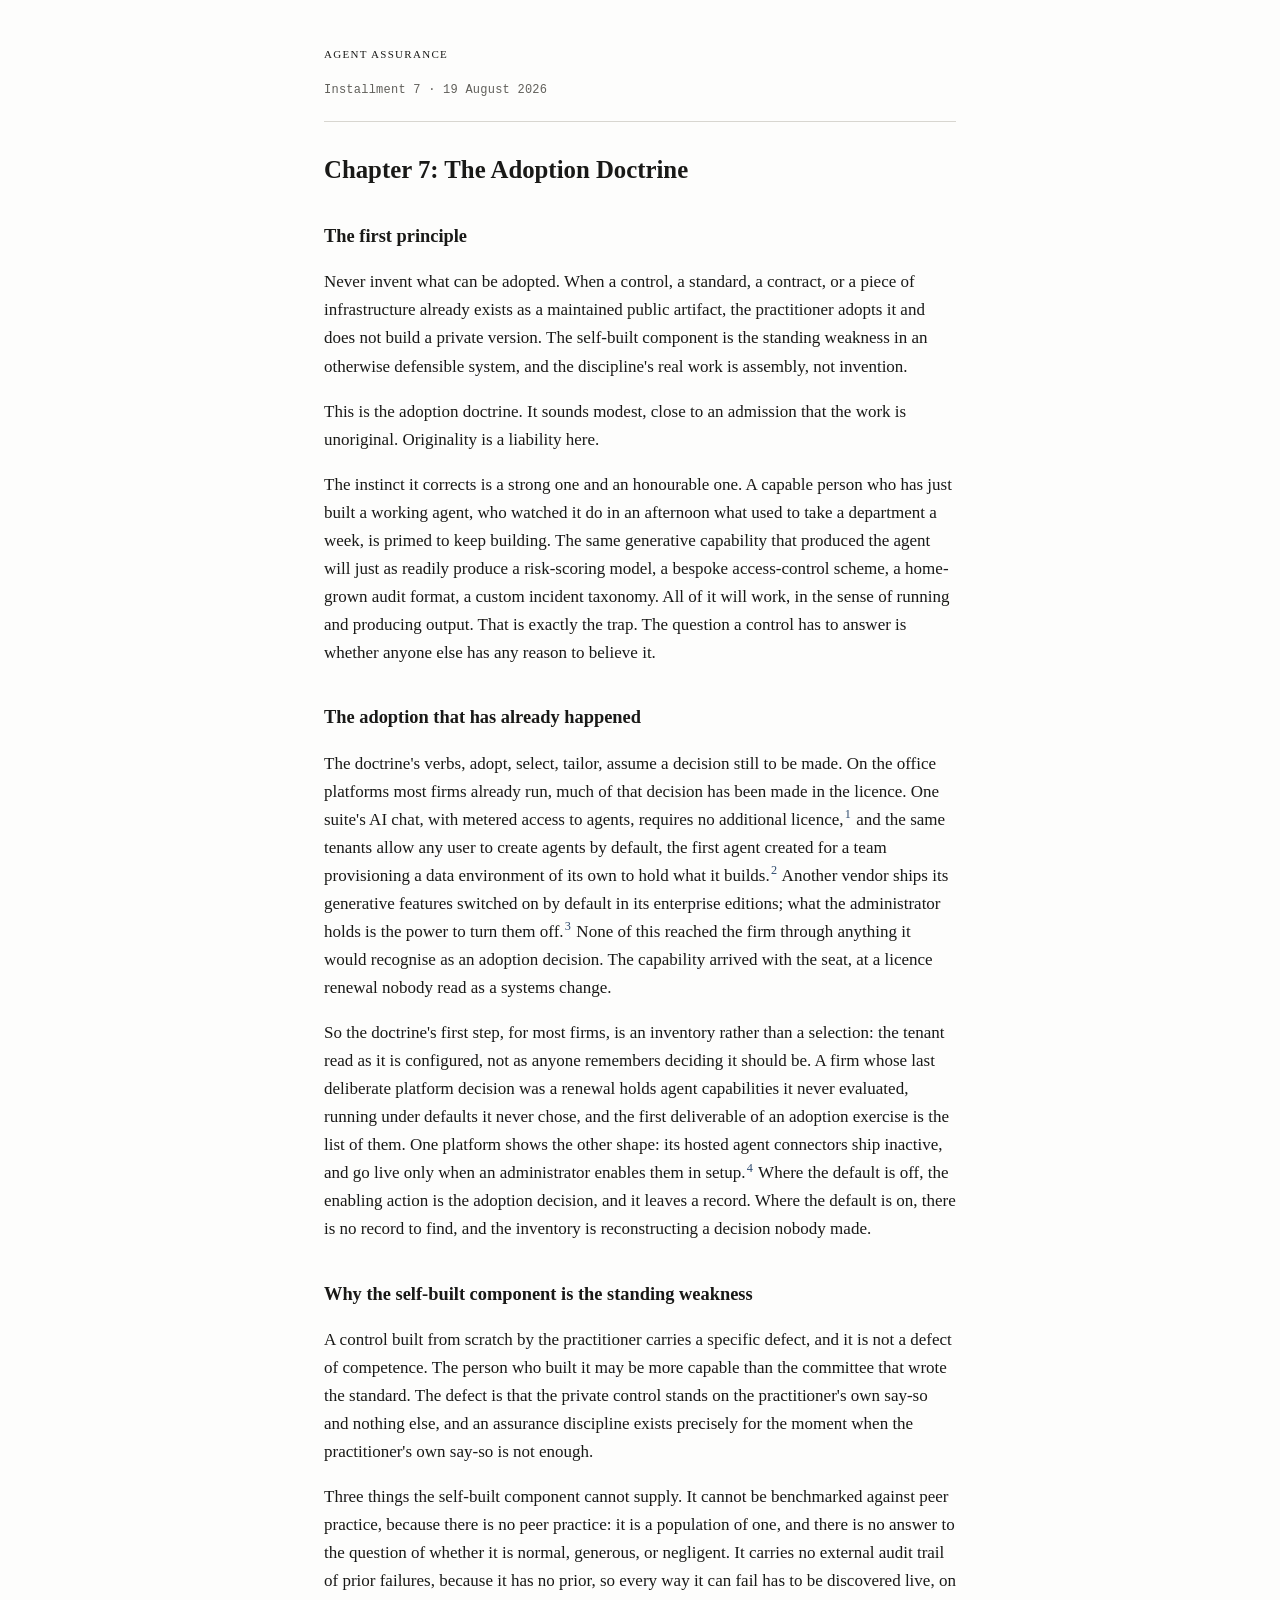
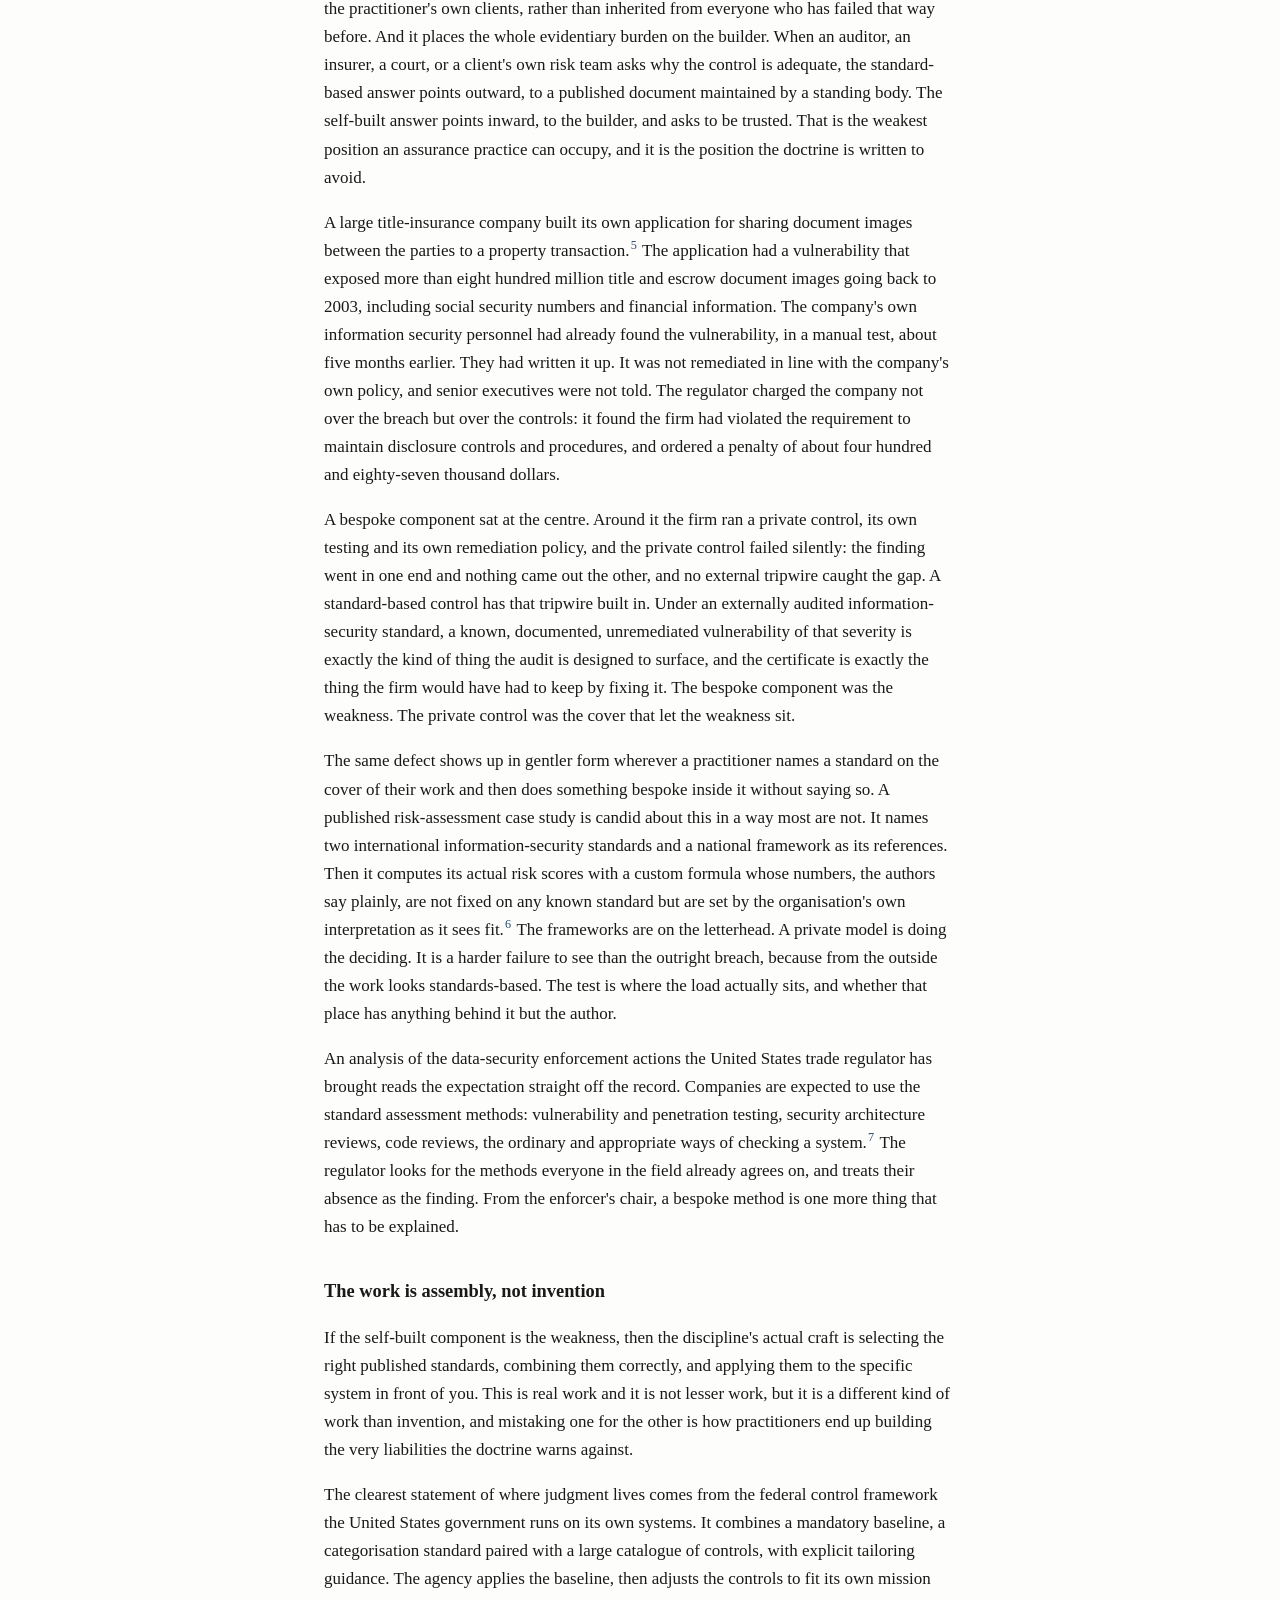
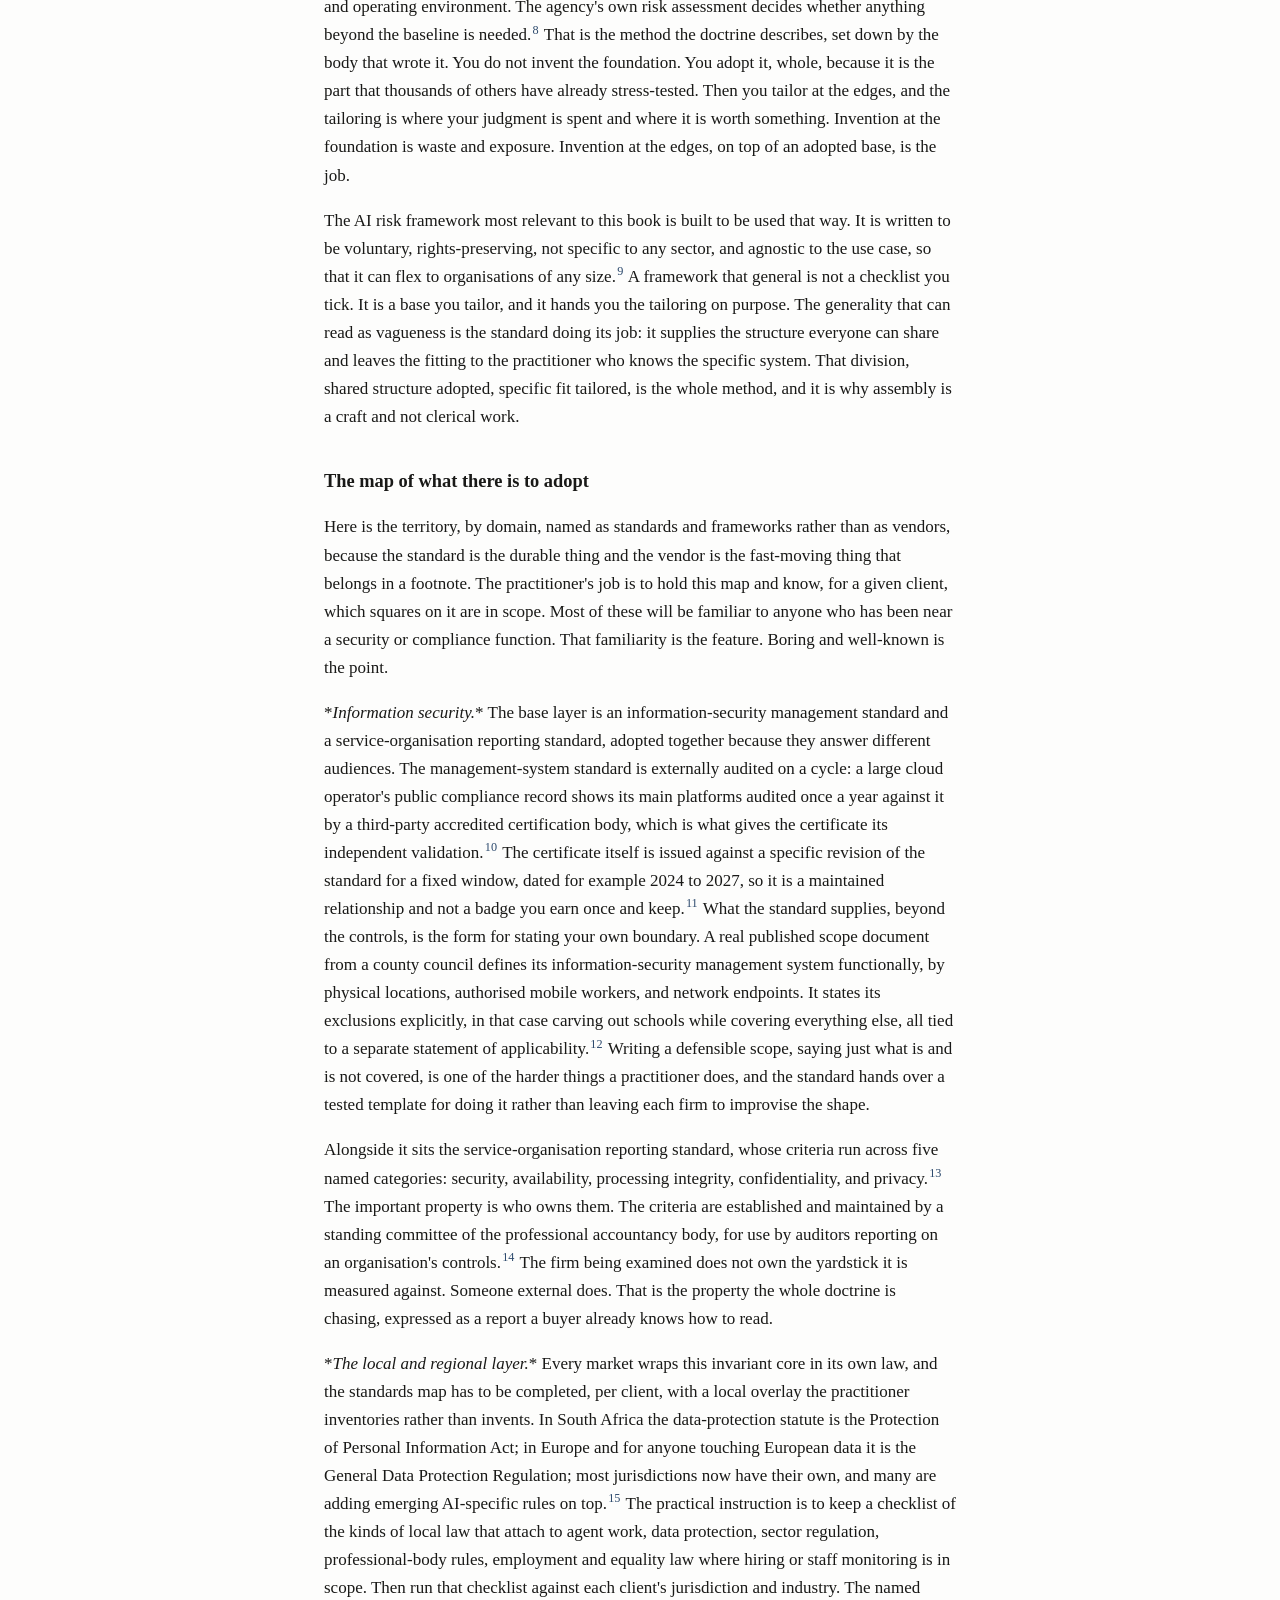
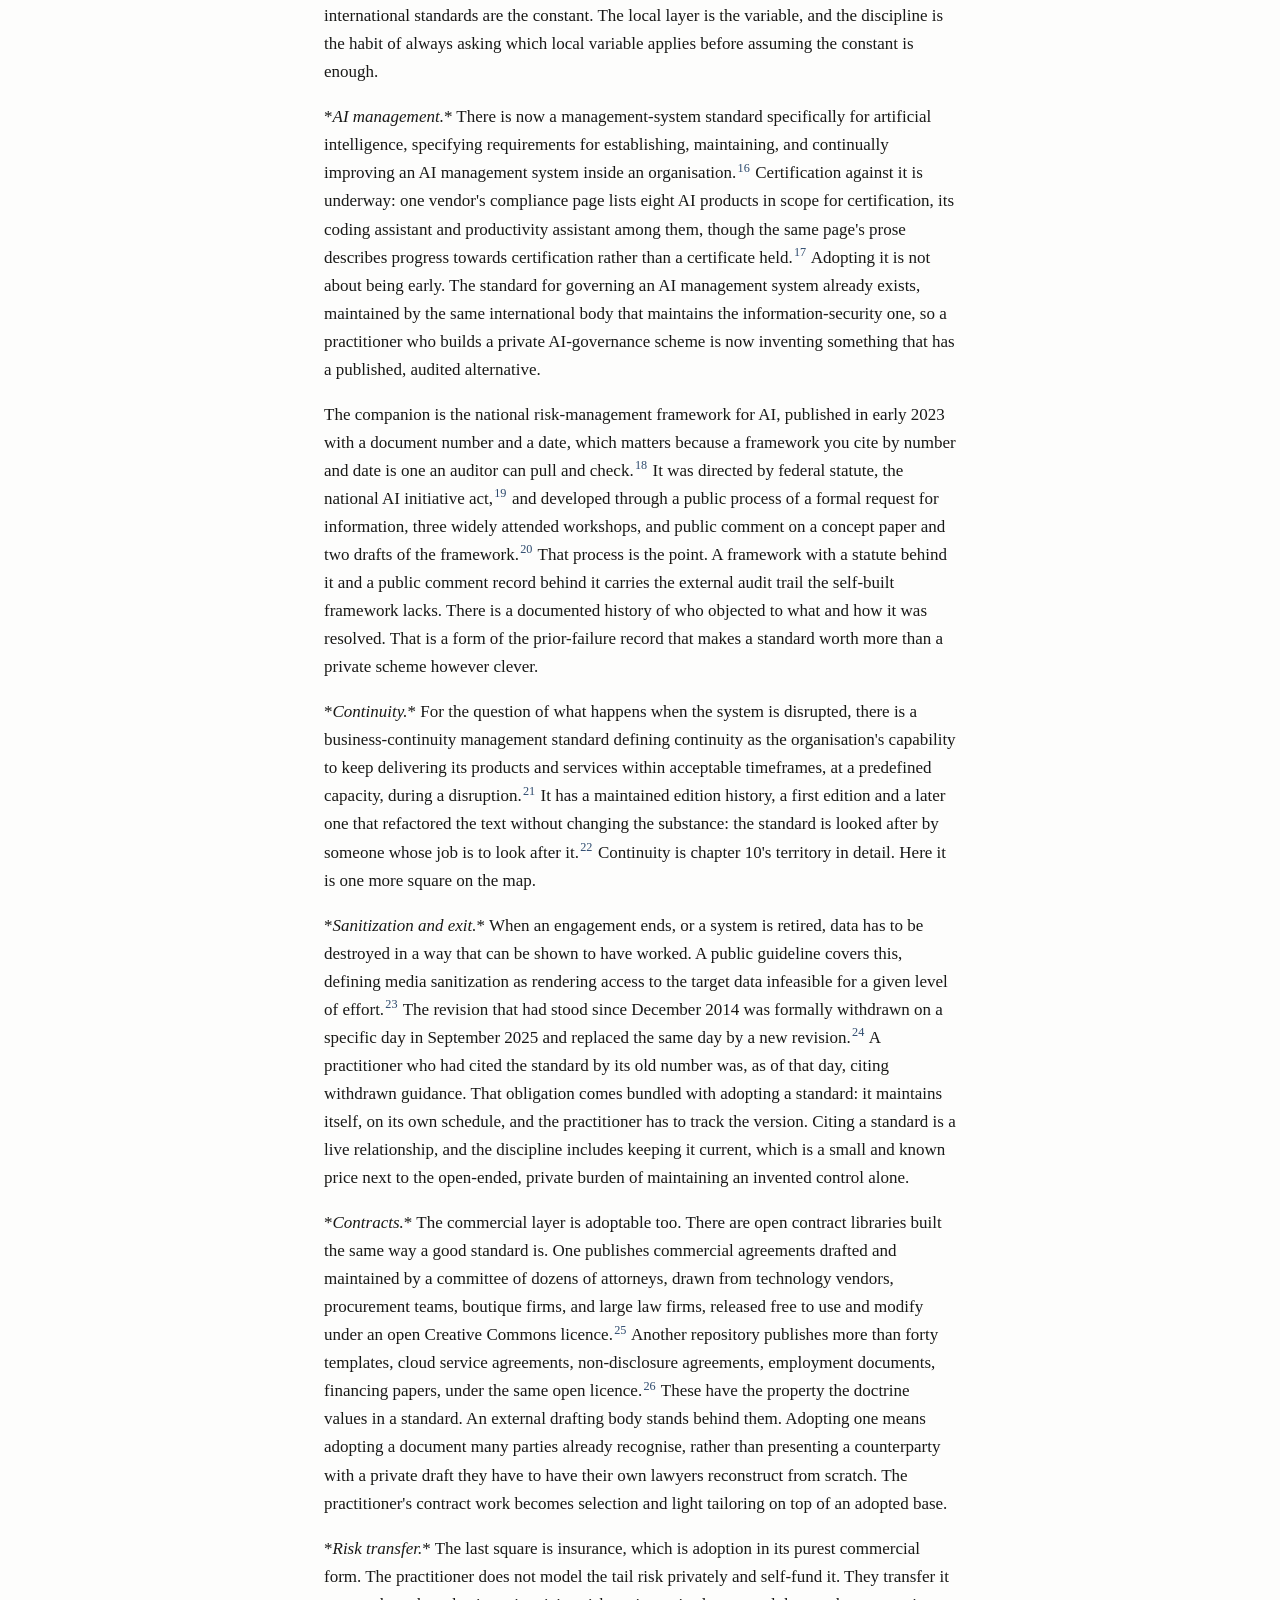
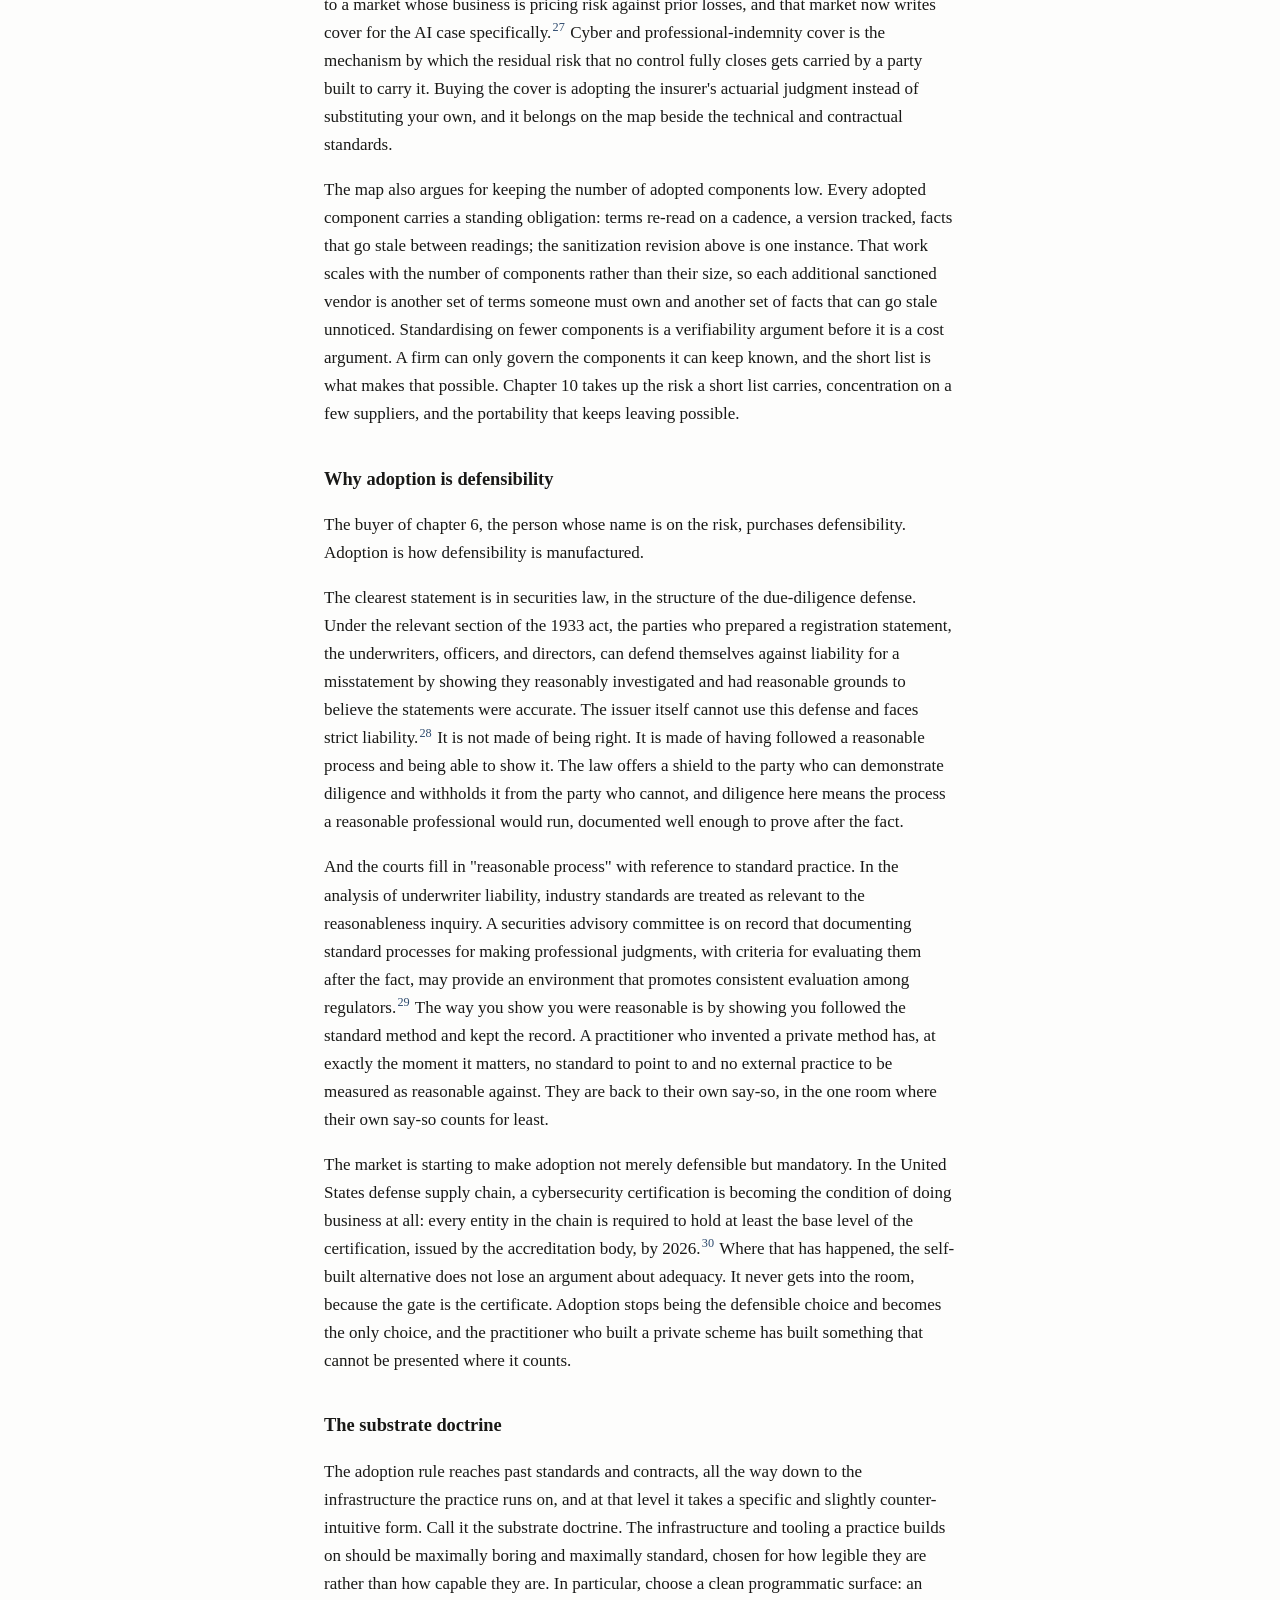
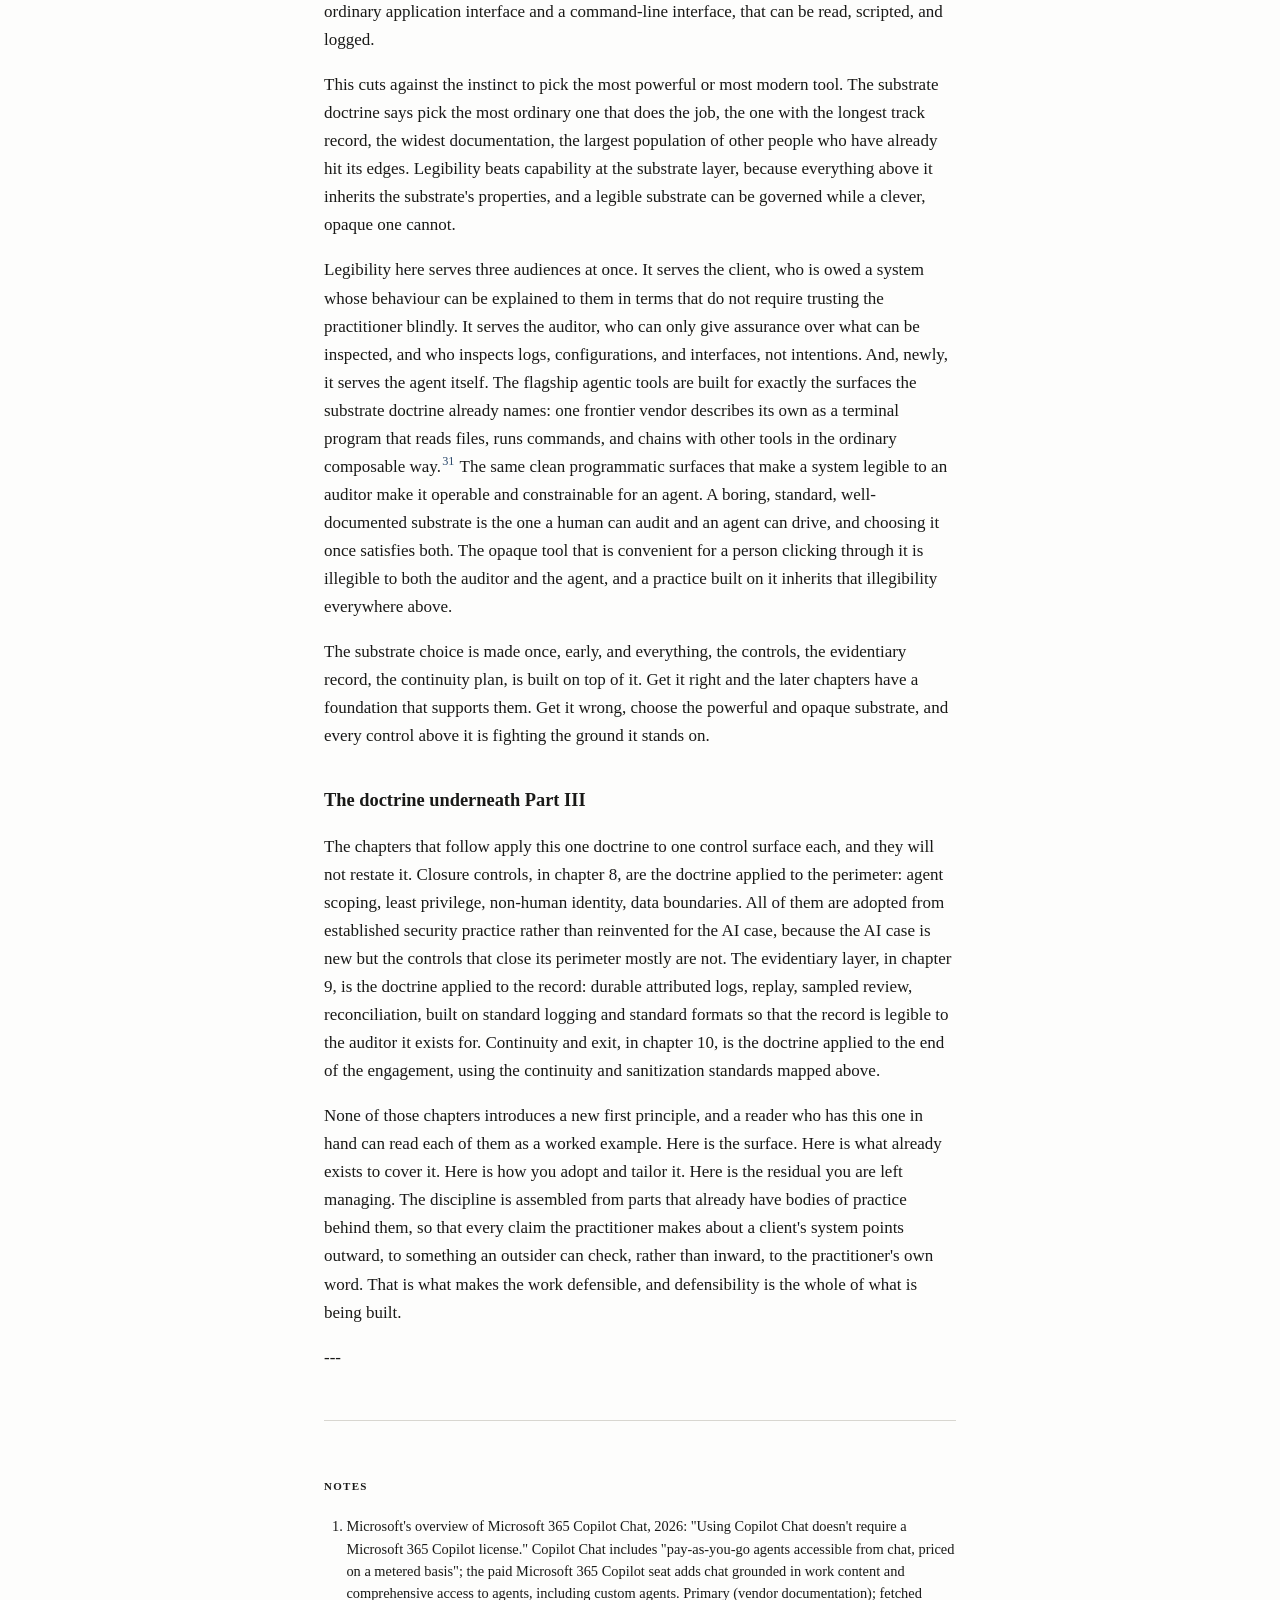
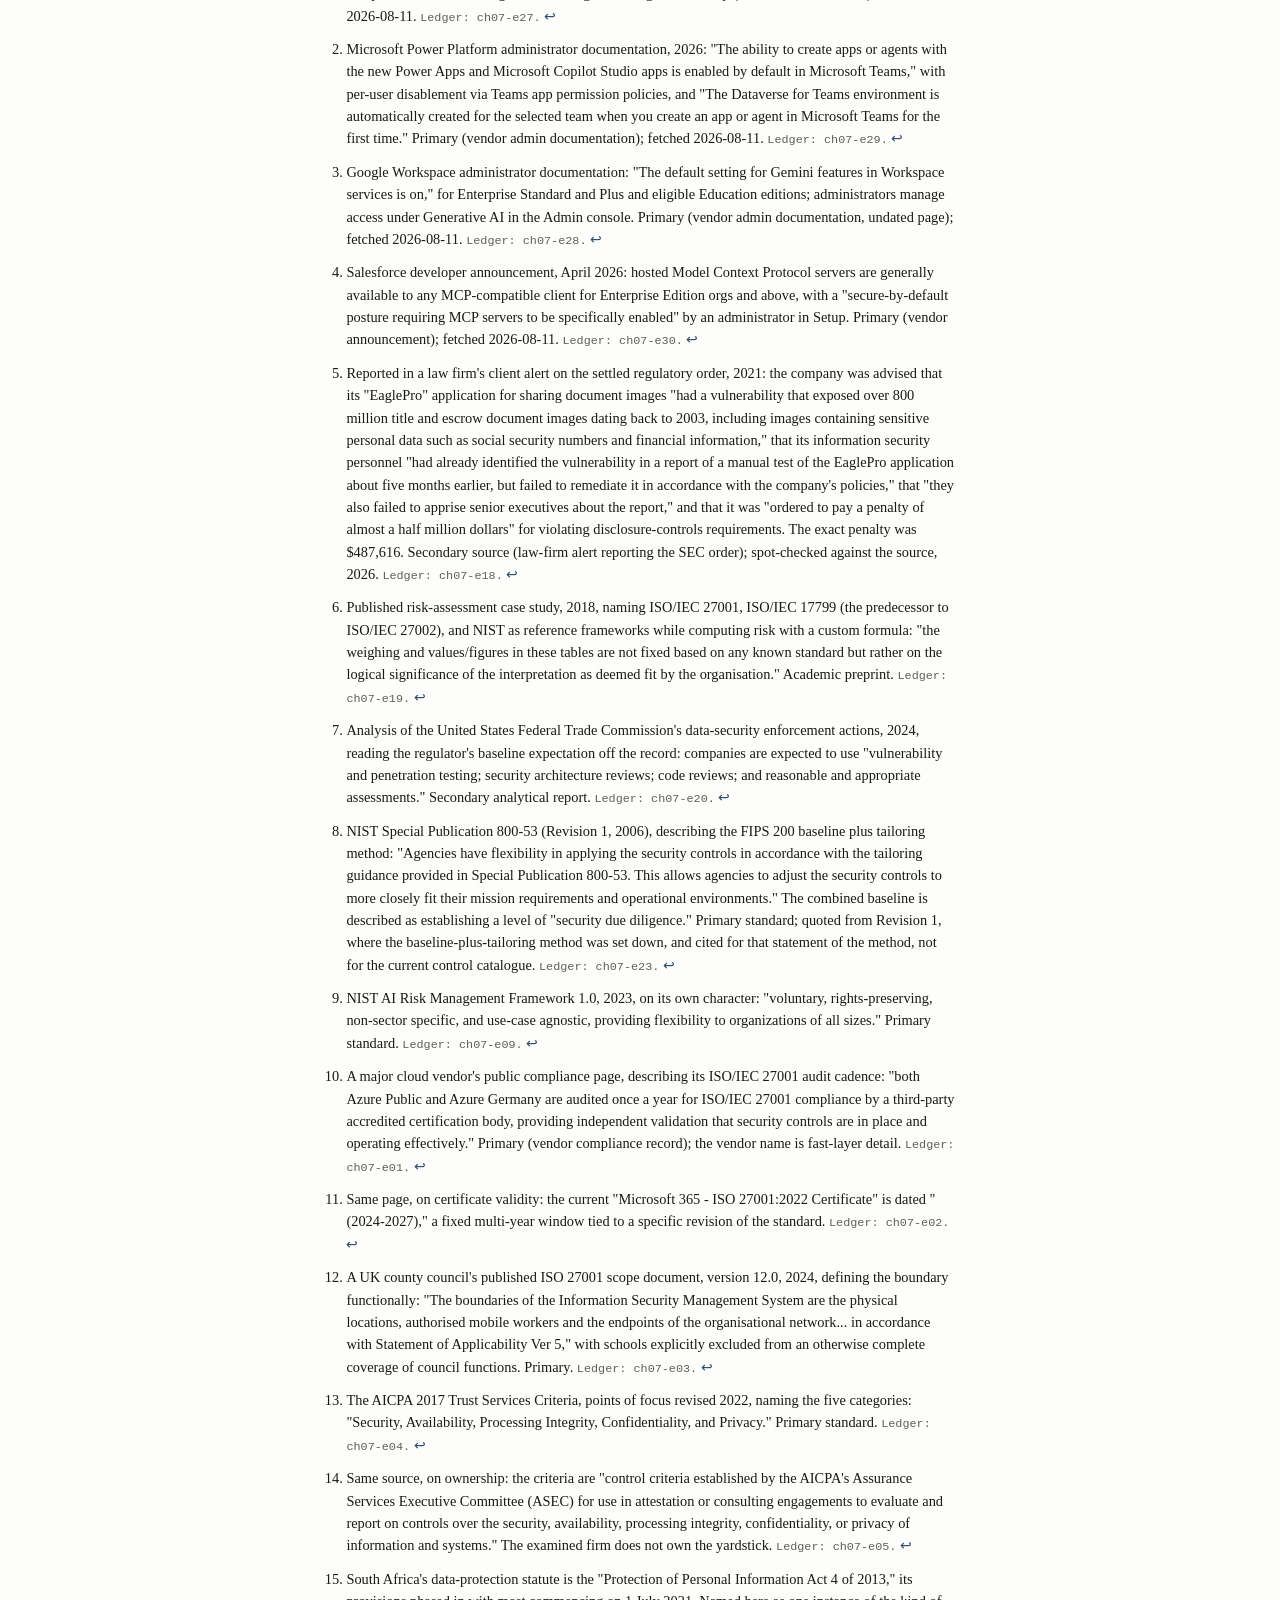
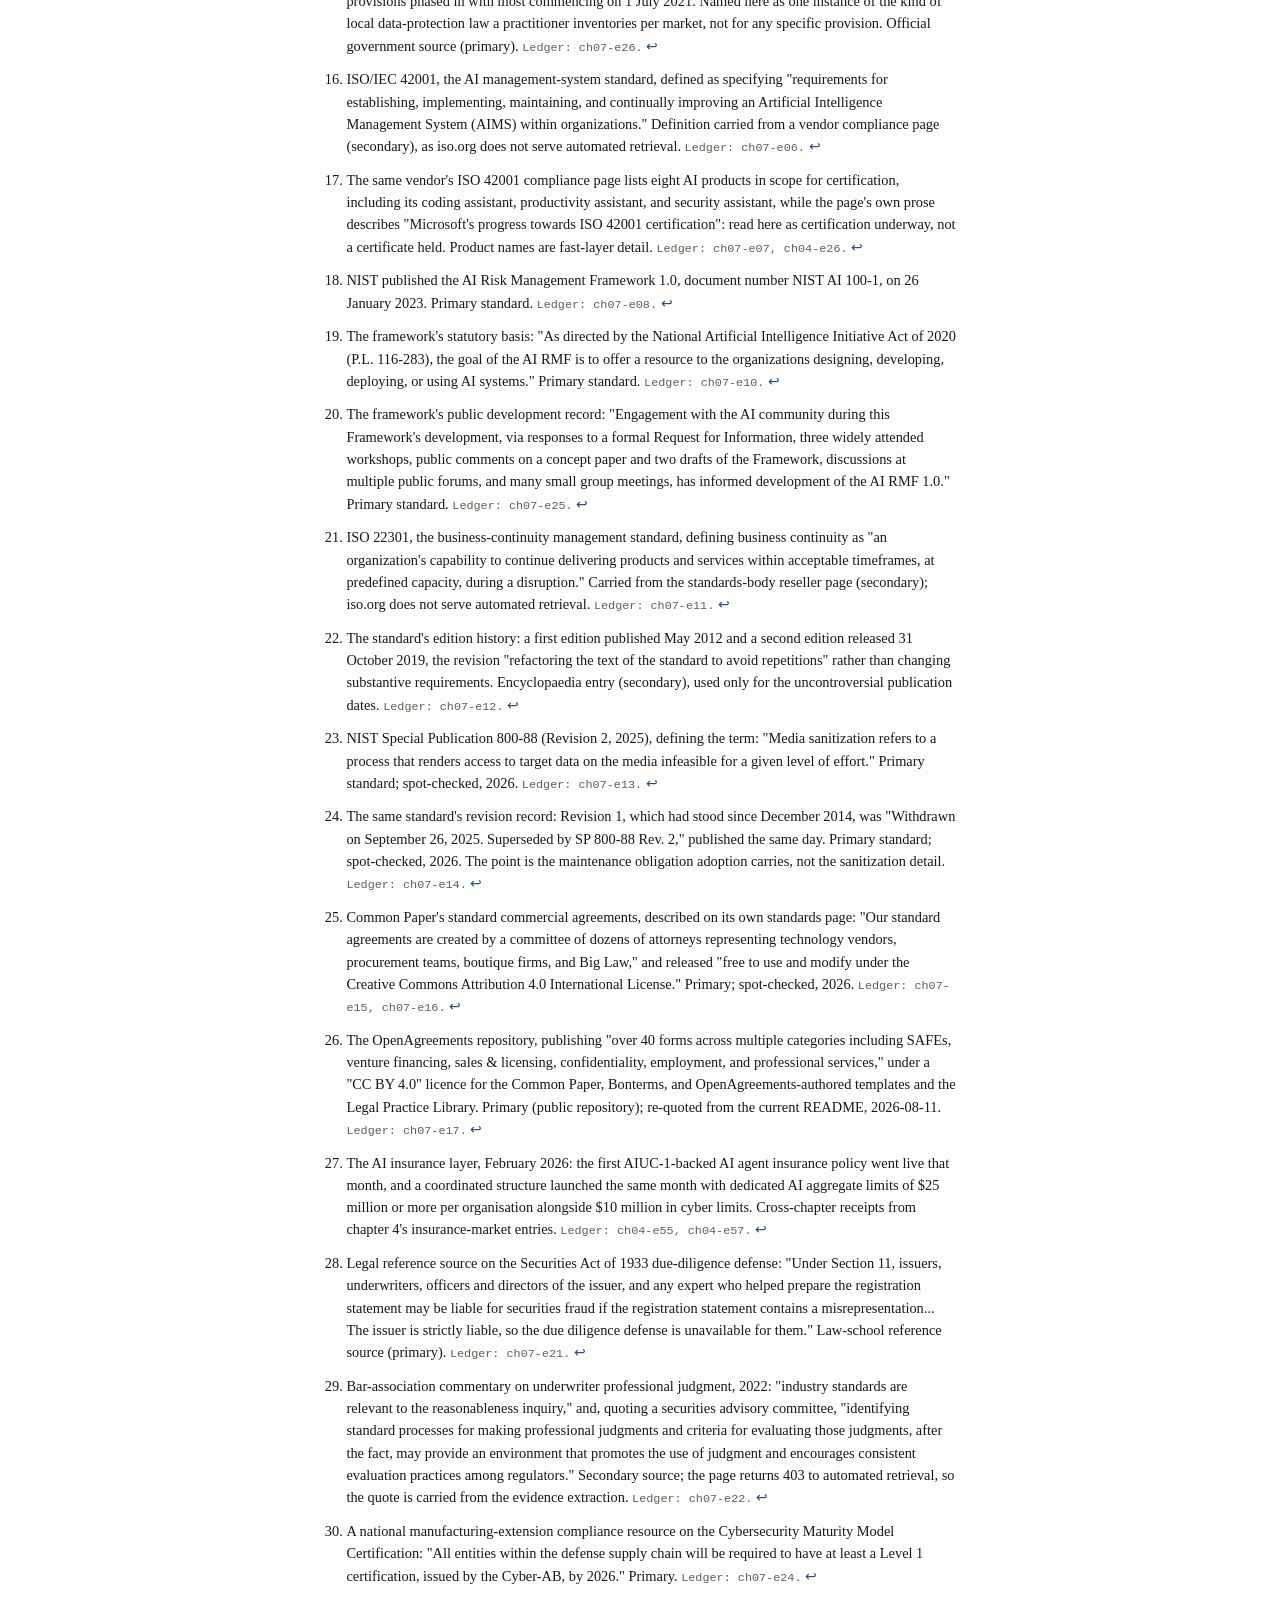
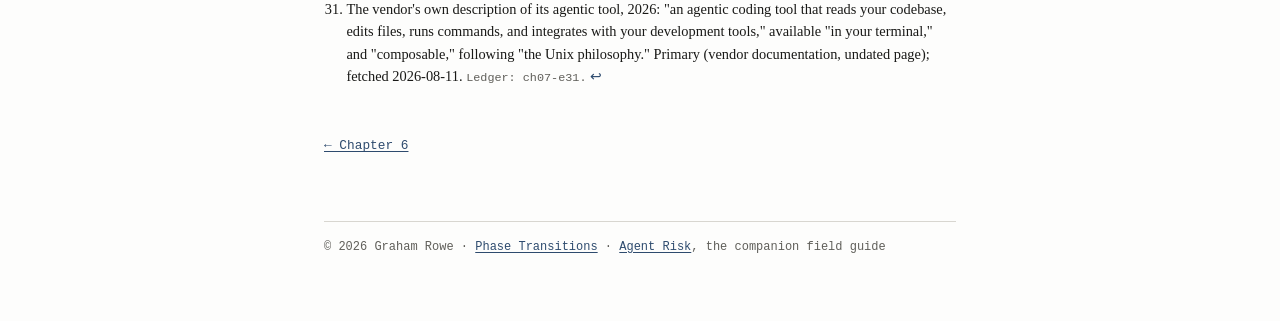
==== adoption-doctrine/index.html @ 7e639207 "Deploy: publish ch07 The Adoption Doctrine (producer go 2026-08-11, ahead of 19 Aug slot)" ====
<!DOCTYPE html>
<html lang="en">
<head>
<meta charset="utf-8">
<meta name="viewport" content="width=device-width, initial-scale=1">
<title>Chapter 7: The Adoption Doctrine · Agent Assurance</title>
<meta name="description" content="Never invent what can be adopted. When a control, a standard, a contract, or a piece of infrastructure already exists as a maintained public artifact, the practitioner adopts it and does not build a private version.">
<meta name="author" content="Graham Rowe">
<meta name="color-scheme" content="light">
<meta name="theme-color" content="#fdfdfc">
<link rel="canonical" href="https://agentassurance.phasetransitions.ai/adoption-doctrine/">
<meta property="og:type" content="article">
<meta property="og:site_name" content="Agent Assurance">
<meta property="og:title" content="Chapter 7: The Adoption Doctrine">
<meta property="og:description" content="Never invent what can be adopted. When a control, a standard, a contract, or a piece of infrastructure already exists as a maintained public artifact, the practitioner adopts it and does not build a private version.">
<meta property="og:url" content="https://agentassurance.phasetransitions.ai/adoption-doctrine/">
<meta property="og:image" content="https://agentassurance.phasetransitions.ai/og.png">
<meta property="og:image:type" content="image/png">
<meta property="og:image:width" content="1200">
<meta property="og:image:height" content="630">
<meta property="og:image:alt" content="Agent Assurance: Trust, control, and accountability for AI-operated businesses">
<meta name="twitter:card" content="summary_large_image">
<link rel="icon" href="../favicon.svg" type="image/svg+xml">
<link rel="icon" href="../favicon-32.png" sizes="32x32" type="image/png">
<link rel="apple-touch-icon" href="../apple-touch-icon.png">
<link rel="stylesheet" href="../style.css">
</head>
<body>
<header class="masthead">
<p class="site"><a href="../">Agent Assurance</a></p>
<p class="mark">Installment 7 &#183; 19 August 2026</p>
</header>
<main>
<article>
<h1>Chapter 7: The Adoption Doctrine</h1>
<h2>The first principle</h2>
<p>Never invent what can be adopted. When a control, a standard, a contract, or a piece of infrastructure already exists as a maintained public artifact, the practitioner adopts it and does not build a private version. The self-built component is the standing weakness in an otherwise defensible system, and the discipline's real work is assembly, not invention.</p>
<p>This is the adoption doctrine. It sounds modest, close to an admission that the work is unoriginal. Originality is a liability here.</p>
<p>The instinct it corrects is a strong one and an honourable one. A capable person who has just built a working agent, who watched it do in an afternoon what used to take a department a week, is primed to keep building. The same generative capability that produced the agent will just as readily produce a risk-scoring model, a bespoke access-control scheme, a home-grown audit format, a custom incident taxonomy. All of it will work, in the sense of running and producing output. That is exactly the trap. The question a control has to answer is whether anyone else has any reason to believe it.</p>
<h2>The adoption that has already happened</h2>
<p>The doctrine's verbs, adopt, select, tailor, assume a decision still to be made. On the office platforms most firms already run, much of that decision has been made in the licence. One suite's AI chat, with metered access to agents, requires no additional licence,<sup id="r-copilotchat"><a href="#fn-copilotchat">1</a></sup> and the same tenants allow any user to create agents by default, the first agent created for a team provisioning a data environment of its own to hold what it builds.<sup id="r-teamsagents"><a href="#fn-teamsagents">2</a></sup> Another vendor ships its generative features switched on by default in its enterprise editions; what the administrator holds is the power to turn them off.<sup id="r-geminidefault"><a href="#fn-geminidefault">3</a></sup> None of this reached the firm through anything it would recognise as an adoption decision. The capability arrived with the seat, at a licence renewal nobody read as a systems change.</p>
<p>So the doctrine's first step, for most firms, is an inventory rather than a selection: the tenant read as it is configured, not as anyone remembers deciding it should be. A firm whose last deliberate platform decision was a renewal holds agent capabilities it never evaluated, running under defaults it never chose, and the first deliverable of an adoption exercise is the list of them. One platform shows the other shape: its hosted agent connectors ship inactive, and go live only when an administrator enables them in setup.<sup id="r-mcpclosed"><a href="#fn-mcpclosed">4</a></sup> Where the default is off, the enabling action is the adoption decision, and it leaves a record. Where the default is on, there is no record to find, and the inventory is reconstructing a decision nobody made.</p>
<h2>Why the self-built component is the standing weakness</h2>
<p>A control built from scratch by the practitioner carries a specific defect, and it is not a defect of competence. The person who built it may be more capable than the committee that wrote the standard. The defect is that the private control stands on the practitioner's own say-so and nothing else, and an assurance discipline exists precisely for the moment when the practitioner's own say-so is not enough.</p>
<p>Three things the self-built component cannot supply. It cannot be benchmarked against peer practice, because there is no peer practice: it is a population of one, and there is no answer to the question of whether it is normal, generous, or negligent. It carries no external audit trail of prior failures, because it has no prior, so every way it can fail has to be discovered live, on the practitioner's own clients, rather than inherited from everyone who has failed that way before. And it places the whole evidentiary burden on the builder. When an auditor, an insurer, a court, or a client's own risk team asks why the control is adequate, the standard-based answer points outward, to a published document maintained by a standing body. The self-built answer points inward, to the builder, and asks to be trusted. That is the weakest position an assurance practice can occupy, and it is the position the doctrine is written to avoid.</p>
<p>A large title-insurance company built its own application for sharing document images between the parties to a property transaction.<sup id="r-eaglepro"><a href="#fn-eaglepro">5</a></sup> The application had a vulnerability that exposed more than eight hundred million title and escrow document images going back to 2003, including social security numbers and financial information. The company's own information security personnel had already found the vulnerability, in a manual test, about five months earlier. They had written it up. It was not remediated in line with the company's own policy, and senior executives were not told. The regulator charged the company not over the breach but over the controls: it found the firm had violated the requirement to maintain disclosure controls and procedures, and ordered a penalty of about four hundred and eighty-seven thousand dollars.</p>
<p>A bespoke component sat at the centre. Around it the firm ran a private control, its own testing and its own remediation policy, and the private control failed silently: the finding went in one end and nothing came out the other, and no external tripwire caught the gap. A standard-based control has that tripwire built in. Under an externally audited information-security standard, a known, documented, unremediated vulnerability of that severity is exactly the kind of thing the audit is designed to surface, and the certificate is exactly the thing the firm would have had to keep by fixing it. The bespoke component was the weakness. The private control was the cover that let the weakness sit.</p>
<p>The same defect shows up in gentler form wherever a practitioner names a standard on the cover of their work and then does something bespoke inside it without saying so. A published risk-assessment case study is candid about this in a way most are not. It names two international information-security standards and a national framework as its references. Then it computes its actual risk scores with a custom formula whose numbers, the authors say plainly, are not fixed on any known standard but are set by the organisation's own interpretation as it sees fit.<sup id="r-spartax"><a href="#fn-spartax">6</a></sup> The frameworks are on the letterhead. A private model is doing the deciding. It is a harder failure to see than the outright breach, because from the outside the work looks standards-based. The test is where the load actually sits, and whether that place has anything behind it but the author.</p>
<p>An analysis of the data-security enforcement actions the United States trade regulator has brought reads the expectation straight off the record. Companies are expected to use the standard assessment methods: vulnerability and penetration testing, security architecture reviews, code reviews, the ordinary and appropriate ways of checking a system.<sup id="r-ftcmethods"><a href="#fn-ftcmethods">7</a></sup> The regulator looks for the methods everyone in the field already agrees on, and treats their absence as the finding. From the enforcer's chair, a bespoke method is one more thing that has to be explained.</p>
<h2>The work is assembly, not invention</h2>
<p>If the self-built component is the weakness, then the discipline's actual craft is selecting the right published standards, combining them correctly, and applying them to the specific system in front of you. This is real work and it is not lesser work, but it is a different kind of work than invention, and mistaking one for the other is how practitioners end up building the very liabilities the doctrine warns against.</p>
<p>The clearest statement of where judgment lives comes from the federal control framework the United States government runs on its own systems. It combines a mandatory baseline, a categorisation standard paired with a large catalogue of controls, with explicit tailoring guidance. The agency applies the baseline, then adjusts the controls to fit its own mission and operating environment. The agency's own risk assessment decides whether anything beyond the baseline is needed.<sup id="r-tailor"><a href="#fn-tailor">8</a></sup> That is the method the doctrine describes, set down by the body that wrote it. You do not invent the foundation. You adopt it, whole, because it is the part that thousands of others have already stress-tested. Then you tailor at the edges, and the tailoring is where your judgment is spent and where it is worth something. Invention at the foundation is waste and exposure. Invention at the edges, on top of an adopted base, is the job.</p>
<p>The AI risk framework most relevant to this book is built to be used that way. It is written to be voluntary, rights-preserving, not specific to any sector, and agnostic to the use case, so that it can flex to organisations of any size.<sup id="r-airmf"><a href="#fn-airmf">9</a></sup> A framework that general is not a checklist you tick. It is a base you tailor, and it hands you the tailoring on purpose. The generality that can read as vagueness is the standard doing its job: it supplies the structure everyone can share and leaves the fitting to the practitioner who knows the specific system. That division, shared structure adopted, specific fit tailored, is the whole method, and it is why assembly is a craft and not clerical work.</p>
<h2>The map of what there is to adopt</h2>
<p>Here is the territory, by domain, named as standards and frameworks rather than as vendors, because the standard is the durable thing and the vendor is the fast-moving thing that belongs in a footnote. The practitioner's job is to hold this map and know, for a given client, which squares on it are in scope. Most of these will be familiar to anyone who has been near a security or compliance function. That familiarity is the feature. Boring and well-known is the point.</p>
<p>*<em>Information security.</em>* The base layer is an information-security management standard and a service-organisation reporting standard, adopted together because they answer different audiences. The management-system standard is externally audited on a cycle: a large cloud operator's public compliance record shows its main platforms audited once a year against it by a third-party accredited certification body, which is what gives the certificate its independent validation.<sup id="r-iso27001audit"><a href="#fn-iso27001audit">10</a></sup> The certificate itself is issued against a specific revision of the standard for a fixed window, dated for example 2024 to 2027, so it is a maintained relationship and not a badge you earn once and keep.<sup id="r-iso27001cert"><a href="#fn-iso27001cert">11</a></sup> What the standard supplies, beyond the controls, is the form for stating your own boundary. A real published scope document from a county council defines its information-security management system functionally, by physical locations, authorised mobile workers, and network endpoints. It states its exclusions explicitly, in that case carving out schools while covering everything else, all tied to a separate statement of applicability.<sup id="r-iso27001scope"><a href="#fn-iso27001scope">12</a></sup> Writing a defensible scope, saying just what is and is not covered, is one of the harder things a practitioner does, and the standard hands over a tested template for doing it rather than leaving each firm to improvise the shape.</p>
<p>Alongside it sits the service-organisation reporting standard, whose criteria run across five named categories: security, availability, processing integrity, confidentiality, and privacy.<sup id="r-soc2"><a href="#fn-soc2">13</a></sup> The important property is who owns them. The criteria are established and maintained by a standing committee of the professional accountancy body, for use by auditors reporting on an organisation's controls.<sup id="r-soc2owner"><a href="#fn-soc2owner">14</a></sup> The firm being examined does not own the yardstick it is measured against. Someone external does. That is the property the whole doctrine is chasing, expressed as a report a buyer already knows how to read.</p>
<p>*<em>The local and regional layer.</em>* Every market wraps this invariant core in its own law, and the standards map has to be completed, per client, with a local overlay the practitioner inventories rather than invents. In South Africa the data-protection statute is the Protection of Personal Information Act; in Europe and for anyone touching European data it is the General Data Protection Regulation; most jurisdictions now have their own, and many are adding emerging AI-specific rules on top.<sup id="r-popia"><a href="#fn-popia">15</a></sup> The practical instruction is to keep a checklist of the kinds of local law that attach to agent work, data protection, sector regulation, professional-body rules, employment and equality law where hiring or staff monitoring is in scope. Then run that checklist against each client's jurisdiction and industry. The named international standards are the constant. The local layer is the variable, and the discipline is the habit of always asking which local variable applies before assuming the constant is enough.</p>
<p>*<em>AI management.</em>* There is now a management-system standard specifically for artificial intelligence, specifying requirements for establishing, maintaining, and continually improving an AI management system inside an organisation.<sup id="r-iso42001"><a href="#fn-iso42001">16</a></sup> Certification against it is underway: one vendor's compliance page lists eight AI products in scope for certification, its coding assistant and productivity assistant among them, though the same page's prose describes progress towards certification rather than a certificate held.<sup id="r-iso42001scope"><a href="#fn-iso42001scope">17</a></sup> Adopting it is not about being early. The standard for governing an AI management system already exists, maintained by the same international body that maintains the information-security one, so a practitioner who builds a private AI-governance scheme is now inventing something that has a published, audited alternative.</p>
<p>The companion is the national risk-management framework for AI, published in early 2023 with a document number and a date, which matters because a framework you cite by number and date is one an auditor can pull and check.<sup id="r-airmfpub"><a href="#fn-airmfpub">18</a></sup> It was directed by federal statute, the national AI initiative act,<sup id="r-airmfmandate"><a href="#fn-airmfmandate">19</a></sup> and developed through a public process of a formal request for information, three widely attended workshops, and public comment on a concept paper and two drafts of the framework.<sup id="r-airmfprocess"><a href="#fn-airmfprocess">20</a></sup> That process is the point. A framework with a statute behind it and a public comment record behind it carries the external audit trail the self-built framework lacks. There is a documented history of who objected to what and how it was resolved. That is a form of the prior-failure record that makes a standard worth more than a private scheme however clever.</p>
<p>*<em>Continuity.</em>* For the question of what happens when the system is disrupted, there is a business-continuity management standard defining continuity as the organisation's capability to keep delivering its products and services within acceptable timeframes, at a predefined capacity, during a disruption.<sup id="r-iso22301"><a href="#fn-iso22301">21</a></sup> It has a maintained edition history, a first edition and a later one that refactored the text without changing the substance: the standard is looked after by someone whose job is to look after it.<sup id="r-iso22301history"><a href="#fn-iso22301history">22</a></sup> Continuity is chapter 10's territory in detail. Here it is one more square on the map.</p>
<p>*<em>Sanitization and exit.</em>* When an engagement ends, or a system is retired, data has to be destroyed in a way that can be shown to have worked. A public guideline covers this, defining media sanitization as rendering access to the target data infeasible for a given level of effort.<sup id="r-sanitize"><a href="#fn-sanitize">23</a></sup> The revision that had stood since December 2014 was formally withdrawn on a specific day in September 2025 and replaced the same day by a new revision.<sup id="r-sanitizerev"><a href="#fn-sanitizerev">24</a></sup> A practitioner who had cited the standard by its old number was, as of that day, citing withdrawn guidance. That obligation comes bundled with adopting a standard: it maintains itself, on its own schedule, and the practitioner has to track the version. Citing a standard is a live relationship, and the discipline includes keeping it current, which is a small and known price next to the open-ended, private burden of maintaining an invented control alone.</p>
<p>*<em>Contracts.</em>* The commercial layer is adoptable too. There are open contract libraries built the same way a good standard is. One publishes commercial agreements drafted and maintained by a committee of dozens of attorneys, drawn from technology vendors, procurement teams, boutique firms, and large law firms, released free to use and modify under an open Creative Commons licence.<sup id="r-commonpaper"><a href="#fn-commonpaper">25</a></sup> Another repository publishes more than forty templates, cloud service agreements, non-disclosure agreements, employment documents, financing papers, under the same open licence.<sup id="r-openagreements"><a href="#fn-openagreements">26</a></sup> These have the property the doctrine values in a standard. An external drafting body stands behind them. Adopting one means adopting a document many parties already recognise, rather than presenting a counterparty with a private draft they have to have their own lawyers reconstruct from scratch. The practitioner's contract work becomes selection and light tailoring on top of an adopted base.</p>
<p>*<em>Risk transfer.</em>* The last square is insurance, which is adoption in its purest commercial form. The practitioner does not model the tail risk privately and self-fund it. They transfer it to a market whose business is pricing risk against prior losses, and that market now writes cover for the AI case specifically.<sup id="r-riskxfer"><a href="#fn-riskxfer">27</a></sup> Cyber and professional-indemnity cover is the mechanism by which the residual risk that no control fully closes gets carried by a party built to carry it. Buying the cover is adopting the insurer's actuarial judgment instead of substituting your own, and it belongs on the map beside the technical and contractual standards.</p>
<p>The map also argues for keeping the number of adopted components low. Every adopted component carries a standing obligation: terms re-read on a cadence, a version tracked, facts that go stale between readings; the sanitization revision above is one instance. That work scales with the number of components rather than their size, so each additional sanctioned vendor is another set of terms someone must own and another set of facts that can go stale unnoticed. Standardising on fewer components is a verifiability argument before it is a cost argument. A firm can only govern the components it can keep known, and the short list is what makes that possible. Chapter 10 takes up the risk a short list carries, concentration on a few suppliers, and the portability that keeps leaving possible.</p>
<h2>Why adoption is defensibility</h2>
<p>The buyer of chapter 6, the person whose name is on the risk, purchases defensibility. Adoption is how defensibility is manufactured.</p>
<p>The clearest statement is in securities law, in the structure of the due-diligence defense. Under the relevant section of the 1933 act, the parties who prepared a registration statement, the underwriters, officers, and directors, can defend themselves against liability for a misstatement by showing they reasonably investigated and had reasonable grounds to believe the statements were accurate. The issuer itself cannot use this defense and faces strict liability.<sup id="r-section11"><a href="#fn-section11">28</a></sup> It is not made of being right. It is made of having followed a reasonable process and being able to show it. The law offers a shield to the party who can demonstrate diligence and withholds it from the party who cannot, and diligence here means the process a reasonable professional would run, documented well enough to prove after the fact.</p>
<p>And the courts fill in "reasonable process" with reference to standard practice. In the analysis of underwriter liability, industry standards are treated as relevant to the reasonableness inquiry. A securities advisory committee is on record that documenting standard processes for making professional judgments, with criteria for evaluating them after the fact, may provide an environment that promotes consistent evaluation among regulators.<sup id="r-abastandards"><a href="#fn-abastandards">29</a></sup> The way you show you were reasonable is by showing you followed the standard method and kept the record. A practitioner who invented a private method has, at exactly the moment it matters, no standard to point to and no external practice to be measured as reasonable against. They are back to their own say-so, in the one room where their own say-so counts for least.</p>
<p>The market is starting to make adoption not merely defensible but mandatory. In the United States defense supply chain, a cybersecurity certification is becoming the condition of doing business at all: every entity in the chain is required to hold at least the base level of the certification, issued by the accreditation body, by 2026.<sup id="r-cmmc"><a href="#fn-cmmc">30</a></sup> Where that has happened, the self-built alternative does not lose an argument about adequacy. It never gets into the room, because the gate is the certificate. Adoption stops being the defensible choice and becomes the only choice, and the practitioner who built a private scheme has built something that cannot be presented where it counts.</p>
<h2>The substrate doctrine</h2>
<p>The adoption rule reaches past standards and contracts, all the way down to the infrastructure the practice runs on, and at that level it takes a specific and slightly counter-intuitive form. Call it the substrate doctrine. The infrastructure and tooling a practice builds on should be maximally boring and maximally standard, chosen for how legible they are rather than how capable they are. In particular, choose a clean programmatic surface: an ordinary application interface and a command-line interface, that can be read, scripted, and logged.</p>
<p>This cuts against the instinct to pick the most powerful or most modern tool. The substrate doctrine says pick the most ordinary one that does the job, the one with the longest track record, the widest documentation, the largest population of other people who have already hit its edges. Legibility beats capability at the substrate layer, because everything above it inherits the substrate's properties, and a legible substrate can be governed while a clever, opaque one cannot.</p>
<p>Legibility here serves three audiences at once. It serves the client, who is owed a system whose behaviour can be explained to them in terms that do not require trusting the practitioner blindly. It serves the auditor, who can only give assurance over what can be inspected, and who inspects logs, configurations, and interfaces, not intentions. And, newly, it serves the agent itself. The flagship agentic tools are built for exactly the surfaces the substrate doctrine already names: one frontier vendor describes its own as a terminal program that reads files, runs commands, and chains with other tools in the ordinary composable way.<sup id="r-agentcli"><a href="#fn-agentcli">31</a></sup> The same clean programmatic surfaces that make a system legible to an auditor make it operable and constrainable for an agent. A boring, standard, well-documented substrate is the one a human can audit and an agent can drive, and choosing it once satisfies both. The opaque tool that is convenient for a person clicking through it is illegible to both the auditor and the agent, and a practice built on it inherits that illegibility everywhere above.</p>
<p>The substrate choice is made once, early, and everything, the controls, the evidentiary record, the continuity plan, is built on top of it. Get it right and the later chapters have a foundation that supports them. Get it wrong, choose the powerful and opaque substrate, and every control above it is fighting the ground it stands on.</p>
<h2>The doctrine underneath Part III</h2>
<p>The chapters that follow apply this one doctrine to one control surface each, and they will not restate it. Closure controls, in chapter 8, are the doctrine applied to the perimeter: agent scoping, least privilege, non-human identity, data boundaries. All of them are adopted from established security practice rather than reinvented for the AI case, because the AI case is new but the controls that close its perimeter mostly are not. The evidentiary layer, in chapter 9, is the doctrine applied to the record: durable attributed logs, replay, sampled review, reconciliation, built on standard logging and standard formats so that the record is legible to the auditor it exists for. Continuity and exit, in chapter 10, is the doctrine applied to the end of the engagement, using the continuity and sanitization standards mapped above.</p>
<p>None of those chapters introduces a new first principle, and a reader who has this one in hand can read each of them as a worked example. Here is the surface. Here is what already exists to cover it. Here is how you adopt and tailor it. Here is the residual you are left managing. The discipline is assembled from parts that already have bodies of practice behind them, so that every claim the practitioner makes about a client's system points outward, to something an outsider can check, rather than inward, to the practitioner's own word. That is what makes the work defensible, and defensibility is the whole of what is being built.</p>
<p>---</p>
<section class="footnotes"><h2>Notes</h2><ol>
<li id="fn-copilotchat">Microsoft's overview of Microsoft 365 Copilot Chat, 2026: "Using Copilot Chat doesn't require a Microsoft 365 Copilot license." Copilot Chat includes "pay-as-you-go agents accessible from chat, priced on a metered basis"; the paid Microsoft 365 Copilot seat adds chat grounded in work content and comprehensive access to agents, including custom agents. Primary (vendor documentation); fetched 2026-08-11. <span class="ledger">Ledger: ch07-e27.</span> <a class="back" href="#r-copilotchat" aria-label="Back to text">&#8617;</a></li>
<li id="fn-teamsagents">Microsoft Power Platform administrator documentation, 2026: "The ability to create apps or agents with the new Power Apps and Microsoft Copilot Studio apps is enabled by default in Microsoft Teams," with per-user disablement via Teams app permission policies, and "The Dataverse for Teams environment is automatically created for the selected team when you create an app or agent in Microsoft Teams for the first time." Primary (vendor admin documentation); fetched 2026-08-11. <span class="ledger">Ledger: ch07-e29.</span> <a class="back" href="#r-teamsagents" aria-label="Back to text">&#8617;</a></li>
<li id="fn-geminidefault">Google Workspace administrator documentation: "The default setting for Gemini features in Workspace services is on," for Enterprise Standard and Plus and eligible Education editions; administrators manage access under Generative AI in the Admin console. Primary (vendor admin documentation, undated page); fetched 2026-08-11. <span class="ledger">Ledger: ch07-e28.</span> <a class="back" href="#r-geminidefault" aria-label="Back to text">&#8617;</a></li>
<li id="fn-mcpclosed">Salesforce developer announcement, April 2026: hosted Model Context Protocol servers are generally available to any MCP-compatible client for Enterprise Edition orgs and above, with a "secure-by-default posture requiring MCP servers to be specifically enabled" by an administrator in Setup. Primary (vendor announcement); fetched 2026-08-11. <span class="ledger">Ledger: ch07-e30.</span> <a class="back" href="#r-mcpclosed" aria-label="Back to text">&#8617;</a></li>
<li id="fn-eaglepro">Reported in a law firm's client alert on the settled regulatory order, 2021: the company was advised that its "EaglePro" application for sharing document images "had a vulnerability that exposed over 800 million title and escrow document images dating back to 2003, including images containing sensitive personal data such as social security numbers and financial information," that its information security personnel "had already identified the vulnerability in a report of a manual test of the EaglePro application about five months earlier, but failed to remediate it in accordance with the company's policies," that "they also failed to apprise senior executives about the report," and that it was "ordered to pay a penalty of almost a half million dollars" for violating disclosure-controls requirements. The exact penalty was $487,616. Secondary source (law-firm alert reporting the SEC order); spot-checked against the source, 2026. <span class="ledger">Ledger: ch07-e18.</span> <a class="back" href="#r-eaglepro" aria-label="Back to text">&#8617;</a></li>
<li id="fn-spartax">Published risk-assessment case study, 2018, naming ISO/IEC 27001, ISO/IEC 17799 (the predecessor to ISO/IEC 27002), and NIST as reference frameworks while computing risk with a custom formula: "the weighing and values/figures in these tables are not fixed based on any known standard but rather on the logical significance of the interpretation as deemed fit by the organisation." Academic preprint. <span class="ledger">Ledger: ch07-e19.</span> <a class="back" href="#r-spartax" aria-label="Back to text">&#8617;</a></li>
<li id="fn-ftcmethods">Analysis of the United States Federal Trade Commission's data-security enforcement actions, 2024, reading the regulator's baseline expectation off the record: companies are expected to use "vulnerability and penetration testing; security architecture reviews; code reviews; and reasonable and appropriate assessments." Secondary analytical report. <span class="ledger">Ledger: ch07-e20.</span> <a class="back" href="#r-ftcmethods" aria-label="Back to text">&#8617;</a></li>
<li id="fn-tailor">NIST Special Publication 800-53 (Revision 1, 2006), describing the FIPS 200 baseline plus tailoring method: "Agencies have flexibility in applying the security controls in accordance with the tailoring guidance provided in Special Publication 800-53. This allows agencies to adjust the security controls to more closely fit their mission requirements and operational environments." The combined baseline is described as establishing a level of "security due diligence." Primary standard; quoted from Revision 1, where the baseline-plus-tailoring method was set down, and cited for that statement of the method, not for the current control catalogue. <span class="ledger">Ledger: ch07-e23.</span> <a class="back" href="#r-tailor" aria-label="Back to text">&#8617;</a></li>
<li id="fn-airmf">NIST AI Risk Management Framework 1.0, 2023, on its own character: "voluntary, rights-preserving, non-sector specific, and use-case agnostic, providing flexibility to organizations of all sizes." Primary standard. <span class="ledger">Ledger: ch07-e09.</span> <a class="back" href="#r-airmf" aria-label="Back to text">&#8617;</a></li>
<li id="fn-iso27001audit">A major cloud vendor's public compliance page, describing its ISO/IEC 27001 audit cadence: "both Azure Public and Azure Germany are audited once a year for ISO/IEC 27001 compliance by a third-party accredited certification body, providing independent validation that security controls are in place and operating effectively." Primary (vendor compliance record); the vendor name is fast-layer detail. <span class="ledger">Ledger: ch07-e01.</span> <a class="back" href="#r-iso27001audit" aria-label="Back to text">&#8617;</a></li>
<li id="fn-iso27001cert">Same page, on certificate validity: the current "Microsoft 365 - ISO 27001:2022 Certificate" is dated "(2024-2027)," a fixed multi-year window tied to a specific revision of the standard. <span class="ledger">Ledger: ch07-e02.</span> <a class="back" href="#r-iso27001cert" aria-label="Back to text">&#8617;</a></li>
<li id="fn-iso27001scope">A UK county council's published ISO 27001 scope document, version 12.0, 2024, defining the boundary functionally: "The boundaries of the Information Security Management System are the physical locations, authorised mobile workers and the endpoints of the organisational network... in accordance with Statement of Applicability Ver 5," with schools explicitly excluded from an otherwise complete coverage of council functions. Primary. <span class="ledger">Ledger: ch07-e03.</span> <a class="back" href="#r-iso27001scope" aria-label="Back to text">&#8617;</a></li>
<li id="fn-soc2">The AICPA 2017 Trust Services Criteria, points of focus revised 2022, naming the five categories: "Security, Availability, Processing Integrity, Confidentiality, and Privacy." Primary standard. <span class="ledger">Ledger: ch07-e04.</span> <a class="back" href="#r-soc2" aria-label="Back to text">&#8617;</a></li>
<li id="fn-soc2owner">Same source, on ownership: the criteria are "control criteria established by the AICPA's Assurance Services Executive Committee (ASEC) for use in attestation or consulting engagements to evaluate and report on controls over the security, availability, processing integrity, confidentiality, or privacy of information and systems." The examined firm does not own the yardstick. <span class="ledger">Ledger: ch07-e05.</span> <a class="back" href="#r-soc2owner" aria-label="Back to text">&#8617;</a></li>
<li id="fn-popia">South Africa's data-protection statute is the "Protection of Personal Information Act 4 of 2013," its provisions phased in with most commencing on 1 July 2021. Named here as one instance of the kind of local data-protection law a practitioner inventories per market, not for any specific provision. Official government source (primary). <span class="ledger">Ledger: ch07-e26.</span> <a class="back" href="#r-popia" aria-label="Back to text">&#8617;</a></li>
<li id="fn-iso42001">ISO/IEC 42001, the AI management-system standard, defined as specifying "requirements for establishing, implementing, maintaining, and continually improving an Artificial Intelligence Management System (AIMS) within organizations." Definition carried from a vendor compliance page (secondary), as iso.org does not serve automated retrieval. <span class="ledger">Ledger: ch07-e06.</span> <a class="back" href="#r-iso42001" aria-label="Back to text">&#8617;</a></li>
<li id="fn-iso42001scope">The same vendor's ISO 42001 compliance page lists eight AI products in scope for certification, including its coding assistant, productivity assistant, and security assistant, while the page's own prose describes "Microsoft's progress towards ISO 42001 certification": read here as certification underway, not a certificate held. Product names are fast-layer detail. <span class="ledger">Ledger: ch07-e07, ch04-e26.</span> <a class="back" href="#r-iso42001scope" aria-label="Back to text">&#8617;</a></li>
<li id="fn-airmfpub">NIST published the AI Risk Management Framework 1.0, document number NIST AI 100-1, on 26 January 2023. Primary standard. <span class="ledger">Ledger: ch07-e08.</span> <a class="back" href="#r-airmfpub" aria-label="Back to text">&#8617;</a></li>
<li id="fn-airmfmandate">The framework's statutory basis: "As directed by the National Artificial Intelligence Initiative Act of 2020 (P.L. 116-283), the goal of the AI RMF is to offer a resource to the organizations designing, developing, deploying, or using AI systems." Primary standard. <span class="ledger">Ledger: ch07-e10.</span> <a class="back" href="#r-airmfmandate" aria-label="Back to text">&#8617;</a></li>
<li id="fn-airmfprocess">The framework's public development record: "Engagement with the AI community during this Framework's development, via responses to a formal Request for Information, three widely attended workshops, public comments on a concept paper and two drafts of the Framework, discussions at multiple public forums, and many small group meetings, has informed development of the AI RMF 1.0." Primary standard. <span class="ledger">Ledger: ch07-e25.</span> <a class="back" href="#r-airmfprocess" aria-label="Back to text">&#8617;</a></li>
<li id="fn-iso22301">ISO 22301, the business-continuity management standard, defining business continuity as "an organization's capability to continue delivering products and services within acceptable timeframes, at predefined capacity, during a disruption." Carried from the standards-body reseller page (secondary); iso.org does not serve automated retrieval. <span class="ledger">Ledger: ch07-e11.</span> <a class="back" href="#r-iso22301" aria-label="Back to text">&#8617;</a></li>
<li id="fn-iso22301history">The standard's edition history: a first edition published May 2012 and a second edition released 31 October 2019, the revision "refactoring the text of the standard to avoid repetitions" rather than changing substantive requirements. Encyclopaedia entry (secondary), used only for the uncontroversial publication dates. <span class="ledger">Ledger: ch07-e12.</span> <a class="back" href="#r-iso22301history" aria-label="Back to text">&#8617;</a></li>
<li id="fn-sanitize">NIST Special Publication 800-88 (Revision 2, 2025), defining the term: "Media sanitization refers to a process that renders access to target data on the media infeasible for a given level of effort." Primary standard; spot-checked, 2026. <span class="ledger">Ledger: ch07-e13.</span> <a class="back" href="#r-sanitize" aria-label="Back to text">&#8617;</a></li>
<li id="fn-sanitizerev">The same standard's revision record: Revision 1, which had stood since December 2014, was "Withdrawn on September 26, 2025. Superseded by SP 800-88 Rev. 2," published the same day. Primary standard; spot-checked, 2026. The point is the maintenance obligation adoption carries, not the sanitization detail. <span class="ledger">Ledger: ch07-e14.</span> <a class="back" href="#r-sanitizerev" aria-label="Back to text">&#8617;</a></li>
<li id="fn-commonpaper">Common Paper's standard commercial agreements, described on its own standards page: "Our standard agreements are created by a committee of dozens of attorneys representing technology vendors, procurement teams, boutique firms, and Big Law," and released "free to use and modify under the Creative Commons Attribution 4.0 International License." Primary; spot-checked, 2026. <span class="ledger">Ledger: ch07-e15, ch07-e16.</span> <a class="back" href="#r-commonpaper" aria-label="Back to text">&#8617;</a></li>
<li id="fn-openagreements">The OpenAgreements repository, publishing "over 40 forms across multiple categories including SAFEs, venture financing, sales &amp; licensing, confidentiality, employment, and professional services," under a "CC BY 4.0" licence for the Common Paper, Bonterms, and OpenAgreements-authored templates and the Legal Practice Library. Primary (public repository); re-quoted from the current README, 2026-08-11. <span class="ledger">Ledger: ch07-e17.</span> <a class="back" href="#r-openagreements" aria-label="Back to text">&#8617;</a></li>
<li id="fn-riskxfer">The AI insurance layer, February 2026: the first AIUC-1-backed AI agent insurance policy went live that month, and a coordinated structure launched the same month with dedicated AI aggregate limits of $25 million or more per organisation alongside $10 million in cyber limits. Cross-chapter receipts from chapter 4's insurance-market entries. <span class="ledger">Ledger: ch04-e55, ch04-e57.</span> <a class="back" href="#r-riskxfer" aria-label="Back to text">&#8617;</a></li>
<li id="fn-section11">Legal reference source on the Securities Act of 1933 due-diligence defense: "Under Section 11, issuers, underwriters, officers and directors of the issuer, and any expert who helped prepare the registration statement may be liable for securities fraud if the registration statement contains a misrepresentation... The issuer is strictly liable, so the due diligence defense is unavailable for them." Law-school reference source (primary). <span class="ledger">Ledger: ch07-e21.</span> <a class="back" href="#r-section11" aria-label="Back to text">&#8617;</a></li>
<li id="fn-abastandards">Bar-association commentary on underwriter professional judgment, 2022: "industry standards are relevant to the reasonableness inquiry," and, quoting a securities advisory committee, "identifying standard processes for making professional judgments and criteria for evaluating those judgments, after the fact, may provide an environment that promotes the use of judgment and encourages consistent evaluation practices among regulators." Secondary source; the page returns 403 to automated retrieval, so the quote is carried from the evidence extraction. <span class="ledger">Ledger: ch07-e22.</span> <a class="back" href="#r-abastandards" aria-label="Back to text">&#8617;</a></li>
<li id="fn-cmmc">A national manufacturing-extension compliance resource on the Cybersecurity Maturity Model Certification: "All entities within the defense supply chain will be required to have at least a Level 1 certification, issued by the Cyber-AB, by 2026." Primary. <span class="ledger">Ledger: ch07-e24.</span> <a class="back" href="#r-cmmc" aria-label="Back to text">&#8617;</a></li>
<li id="fn-agentcli">The vendor's own description of its agentic tool, 2026: "an agentic coding tool that reads your codebase, edits files, runs commands, and integrates with your development tools," available "in your terminal," and "composable," following "the Unix philosophy." Primary (vendor documentation, undated page); fetched 2026-08-11. <span class="ledger">Ledger: ch07-e31.</span> <a class="back" href="#r-agentcli" aria-label="Back to text">&#8617;</a></li>
</ol></section>
</article>
<nav class="chapnav"><a href="../buyer-and-engagement/">&#8592; Chapter 6</a> <span></span> </nav>
</main>
<footer>
<p>&#169; 2026 Graham Rowe &#183; <a href="https://phasetransitions.ai">Phase Transitions</a> &#183; <a href="https://agentrisk.phasetransitions.ai">Agent Risk</a>, the companion field guide</p>
</footer>
</body>
</html>
---- style.css ----
/* Agent Assurance subsite. Direction: controlled reference document.
   One serif voice for prose, monospace reserved for the checkable layer
   (dates, statuses, ledger IDs), one institutional accent. No motion. */

:root {
  --paper: #fdfdfc;
  --ink: #191917;
  --muted: #605f5a;
  --rule: #d8d6d0;
  --registry: #2e4b6e;
  --serif: "Charter", "Bitstream Charter", "Sitka Text", Cambria, Georgia, serif;
  --mono: ui-monospace, "SF Mono", "Cascadia Mono", Consolas, monospace;
}

* { box-sizing: border-box; }

body {
  margin: 0 auto;
  padding: 2.5rem 1.25rem 4rem;
  max-width: 42rem;
  background: var(--paper);
  color: var(--ink);
  font-family: var(--serif);
  font-size: 1.0625rem;
  line-height: 1.65;
}

a { color: var(--registry); text-decoration-thickness: 1px; text-underline-offset: 2px; }
a:focus-visible { outline: 2px solid var(--registry); outline-offset: 2px; }

/* Masthead */

.masthead { border-bottom: 1px solid var(--rule); padding-bottom: 1.25rem; margin-bottom: 2rem; }
.masthead .site { margin: 0; font-variant-caps: all-small-caps; letter-spacing: 0.08em; font-size: 1rem; }
.masthead .site a { color: var(--ink); text-decoration: none; }
.masthead .site a:hover { color: var(--registry); }
.masthead.home { padding-bottom: 1.75rem; }

.site-title {
  margin: 0;
  font-size: 2rem;
  font-weight: 600;
  letter-spacing: 0.01em;
}
.subtitle { margin: 0.4rem 0 0; font-size: 1.0625rem; color: var(--muted); }
.mark { margin: 0.9rem 0 0; font-family: var(--mono); font-size: 0.75rem; color: var(--muted); letter-spacing: 0.02em; }

/* Front page */

.definition {
  margin: 0 0 1.5rem;
  padding: 0.2rem 0 0.2rem 1.1rem;
  border-left: 3px solid var(--registry);
}
.definition p { margin: 0; font-size: 1.15rem; line-height: 1.6; }

.serial { color: var(--muted); margin: 0 0 2.5rem; }

.contents h2 {
  font-size: 1rem;
  font-variant-caps: all-small-caps;
  letter-spacing: 0.08em;
  font-weight: 600;
  margin: 0 0 0.5rem;
}
.contents ol { list-style: none; margin: 0; padding: 0; }
.contents li {
  display: grid;
  grid-template-columns: 2rem 1fr auto;
  gap: 0.75rem;
  align-items: baseline;
  padding: 0.55rem 0;
  border-top: 1px solid var(--rule);
}
.contents li:last-child { border-bottom: 1px solid var(--rule); }
.contents .n { font-family: var(--mono); font-size: 0.8rem; color: var(--muted); }
.contents .status { font-family: var(--mono); font-size: 0.75rem; color: var(--muted); white-space: nowrap; }
.contents .scheduled span:nth-child(2) { color: var(--muted); }
.contents .part h3 { font-size: 0.95rem; font-weight: 600; margin: 1.8rem 0 0.35rem; }
.contents .part h3 .partlabel {
  font-family: var(--mono);
  font-size: 0.75rem;
  font-weight: 400;
  color: var(--muted);
  margin-right: 0.4rem;
}
.contents .door { color: var(--muted); font-size: 0.92rem; line-height: 1.55; margin: 0 0 0.7rem; }

@media (max-width: 34rem) {
  .contents li { grid-template-columns: 2rem 1fr; }
  .contents .status { grid-column: 2; }
}

/* Chapter pages */

article h1 { font-size: 1.55rem; font-weight: 600; line-height: 1.3; margin: 0 0 1.5rem; }
article h2 { font-size: 1.15rem; font-weight: 600; margin: 2.2rem 0 0.8rem; }
article blockquote {
  margin: 1.5rem 0;
  padding: 0.2rem 0 0.2rem 1.1rem;
  border-left: 3px solid var(--registry);
}
article blockquote p { margin: 0; }
article sup { line-height: 0; font-size: 0.72em; }
article sup a { text-decoration: none; padding: 0 0.1em; }

.ledger { font-family: var(--mono); font-size: 0.82em; color: var(--muted); }

.footnotes { margin-top: 3rem; border-top: 1px solid var(--rule); padding-top: 1rem; }
.footnotes h2 { font-size: 1rem; font-variant-caps: all-small-caps; letter-spacing: 0.08em; }
.footnotes ol { padding-left: 1.4rem; }
.footnotes li { font-size: 0.9rem; line-height: 1.55; margin-bottom: 0.7rem; color: var(--ink); }
.footnotes .back { text-decoration: none; }

.chapnav {
  display: flex;
  justify-content: space-between;
  margin-top: 3rem;
  font-family: var(--mono);
  font-size: 0.8rem;
}

/* Footer */

footer { margin-top: 4rem; border-top: 1px solid var(--rule); padding-top: 1rem; }
footer p { font-family: var(--mono); font-size: 0.75rem; color: var(--muted); margin: 0; }

@media (prefers-reduced-motion: reduce) {
  * { animation: none !important; transition: none !important; }
}
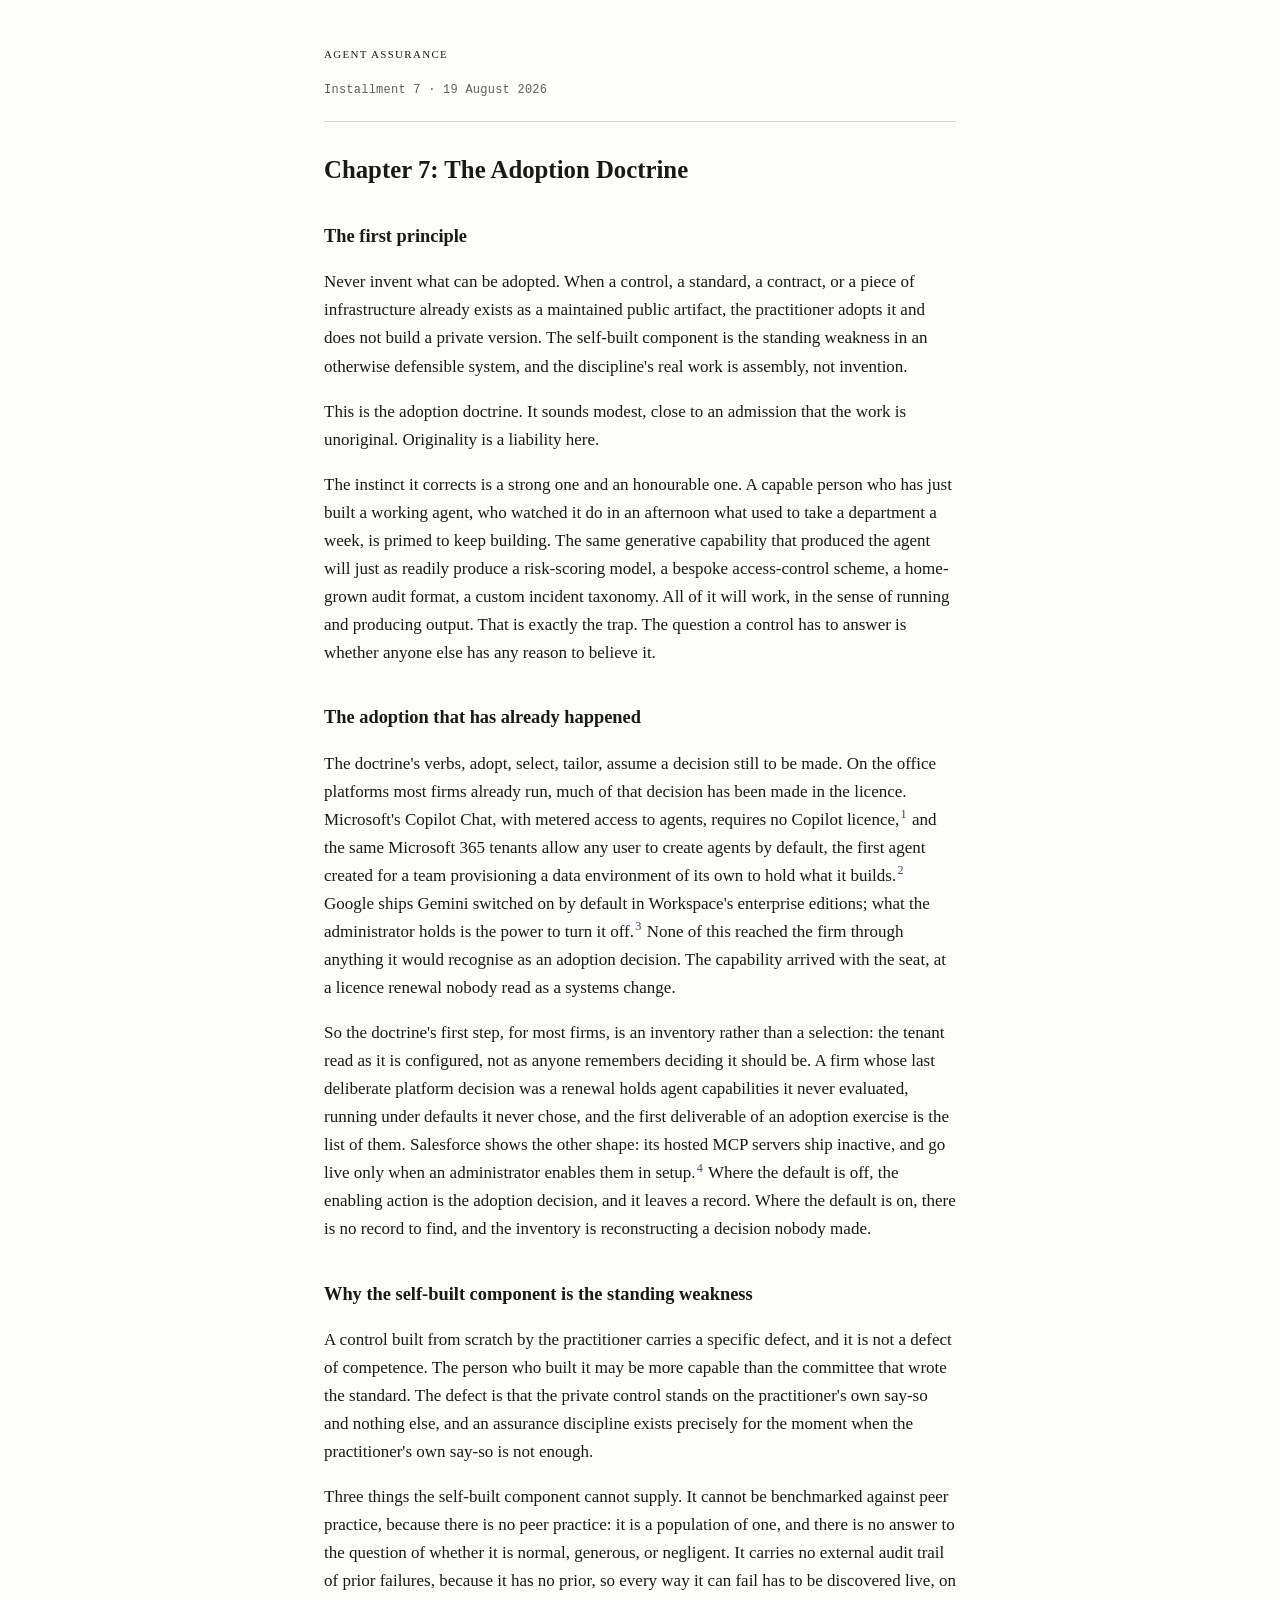
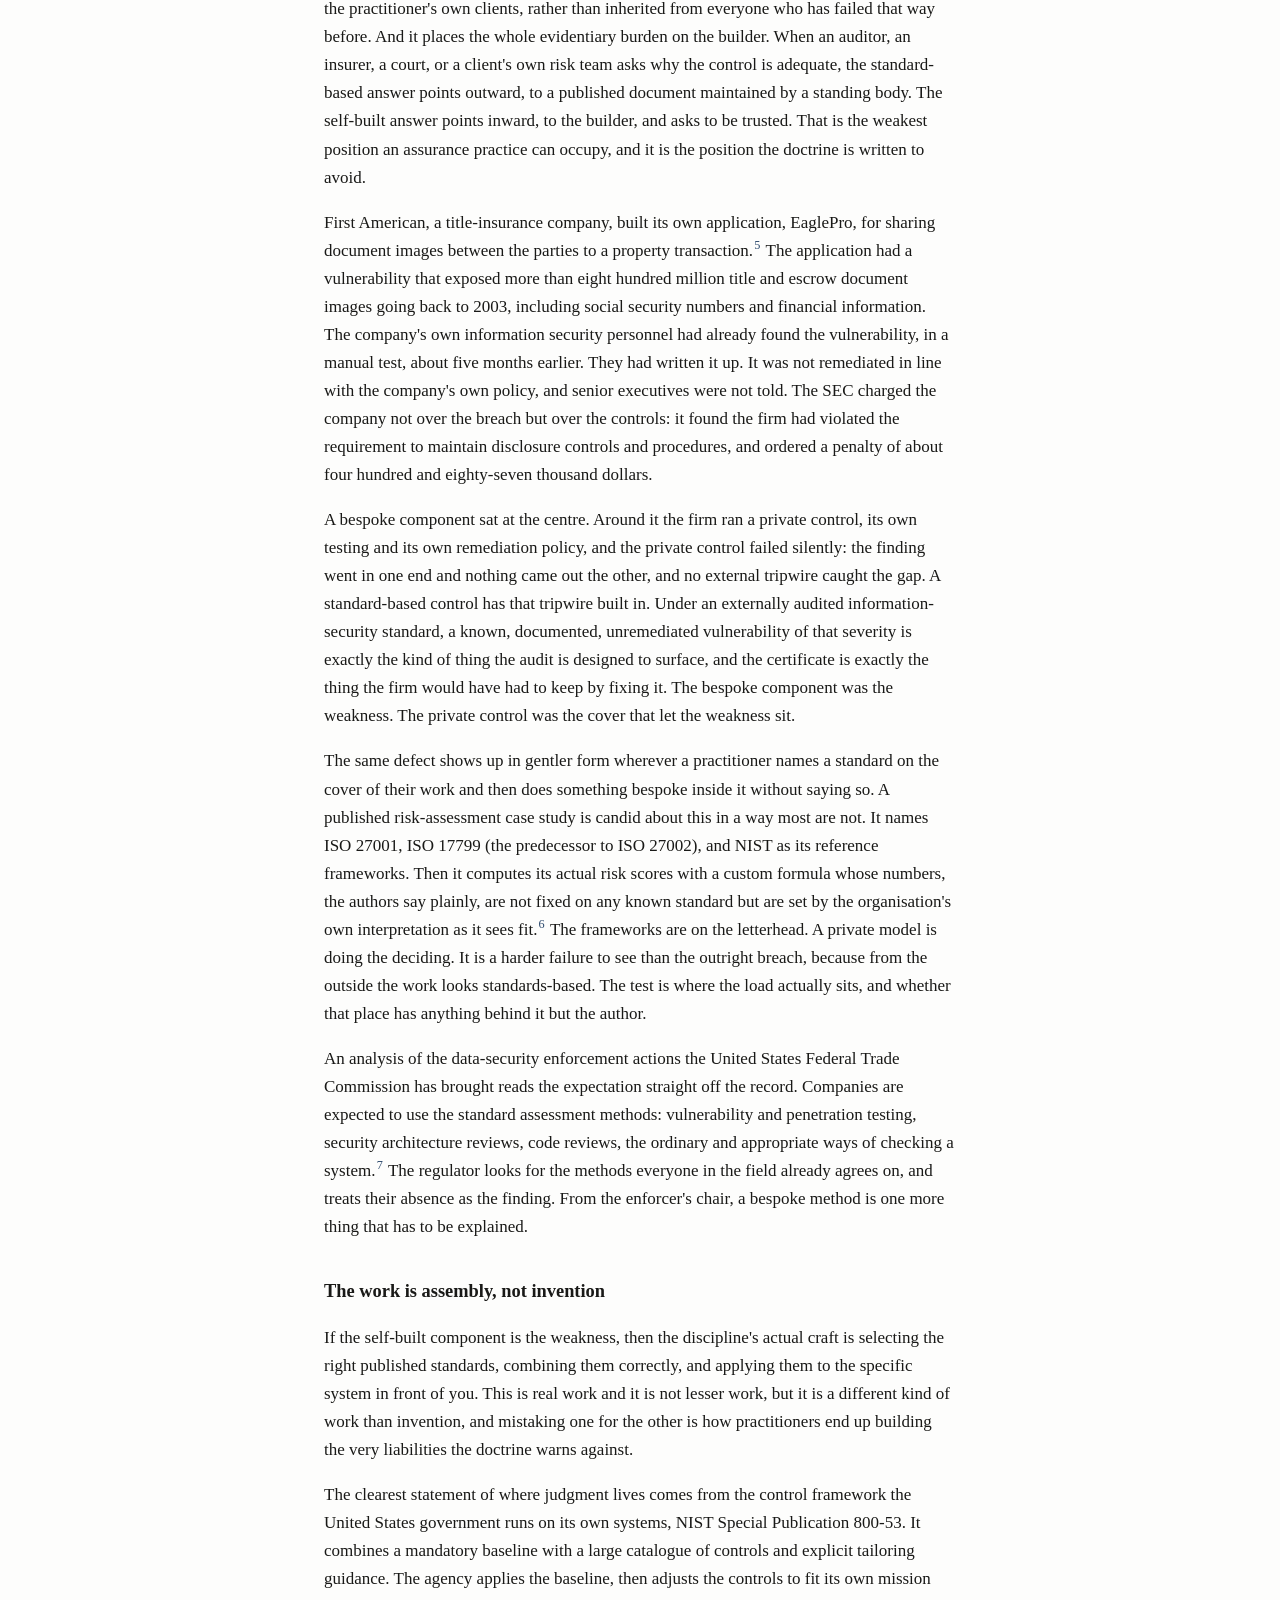
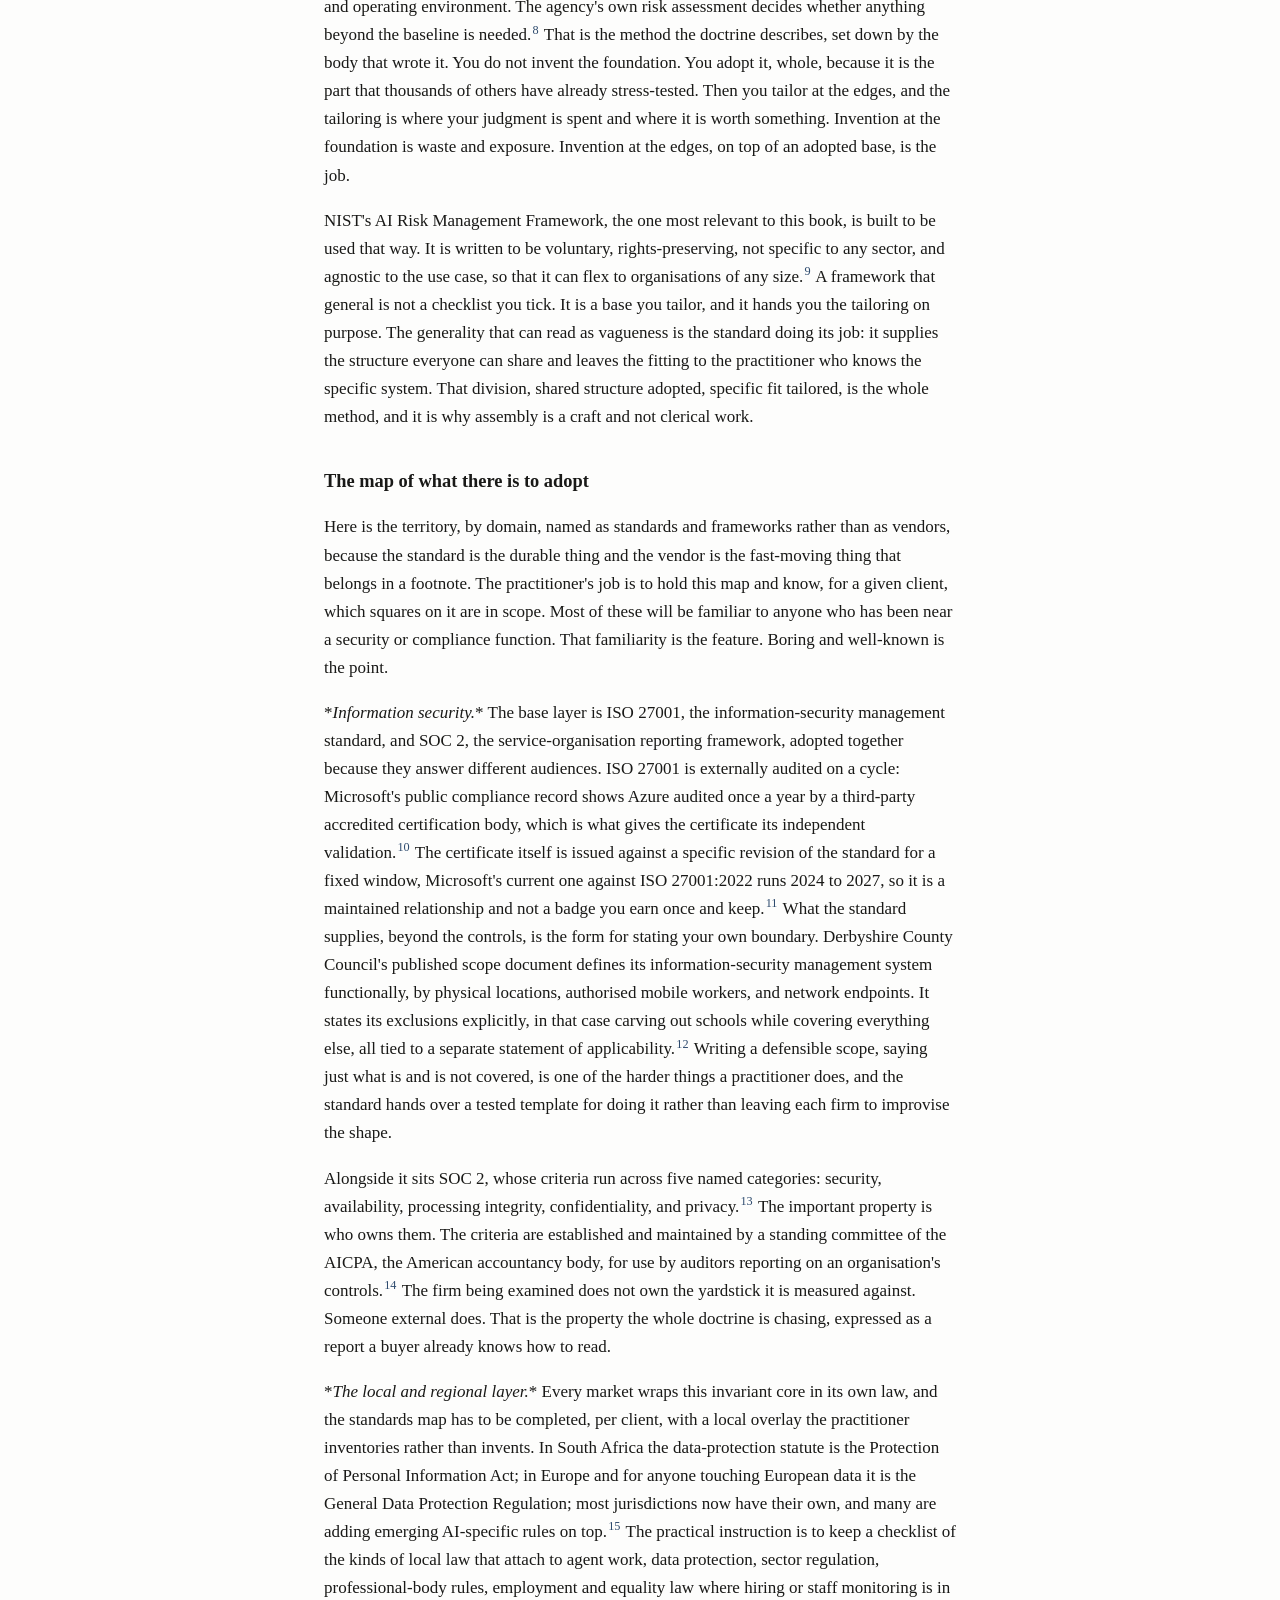
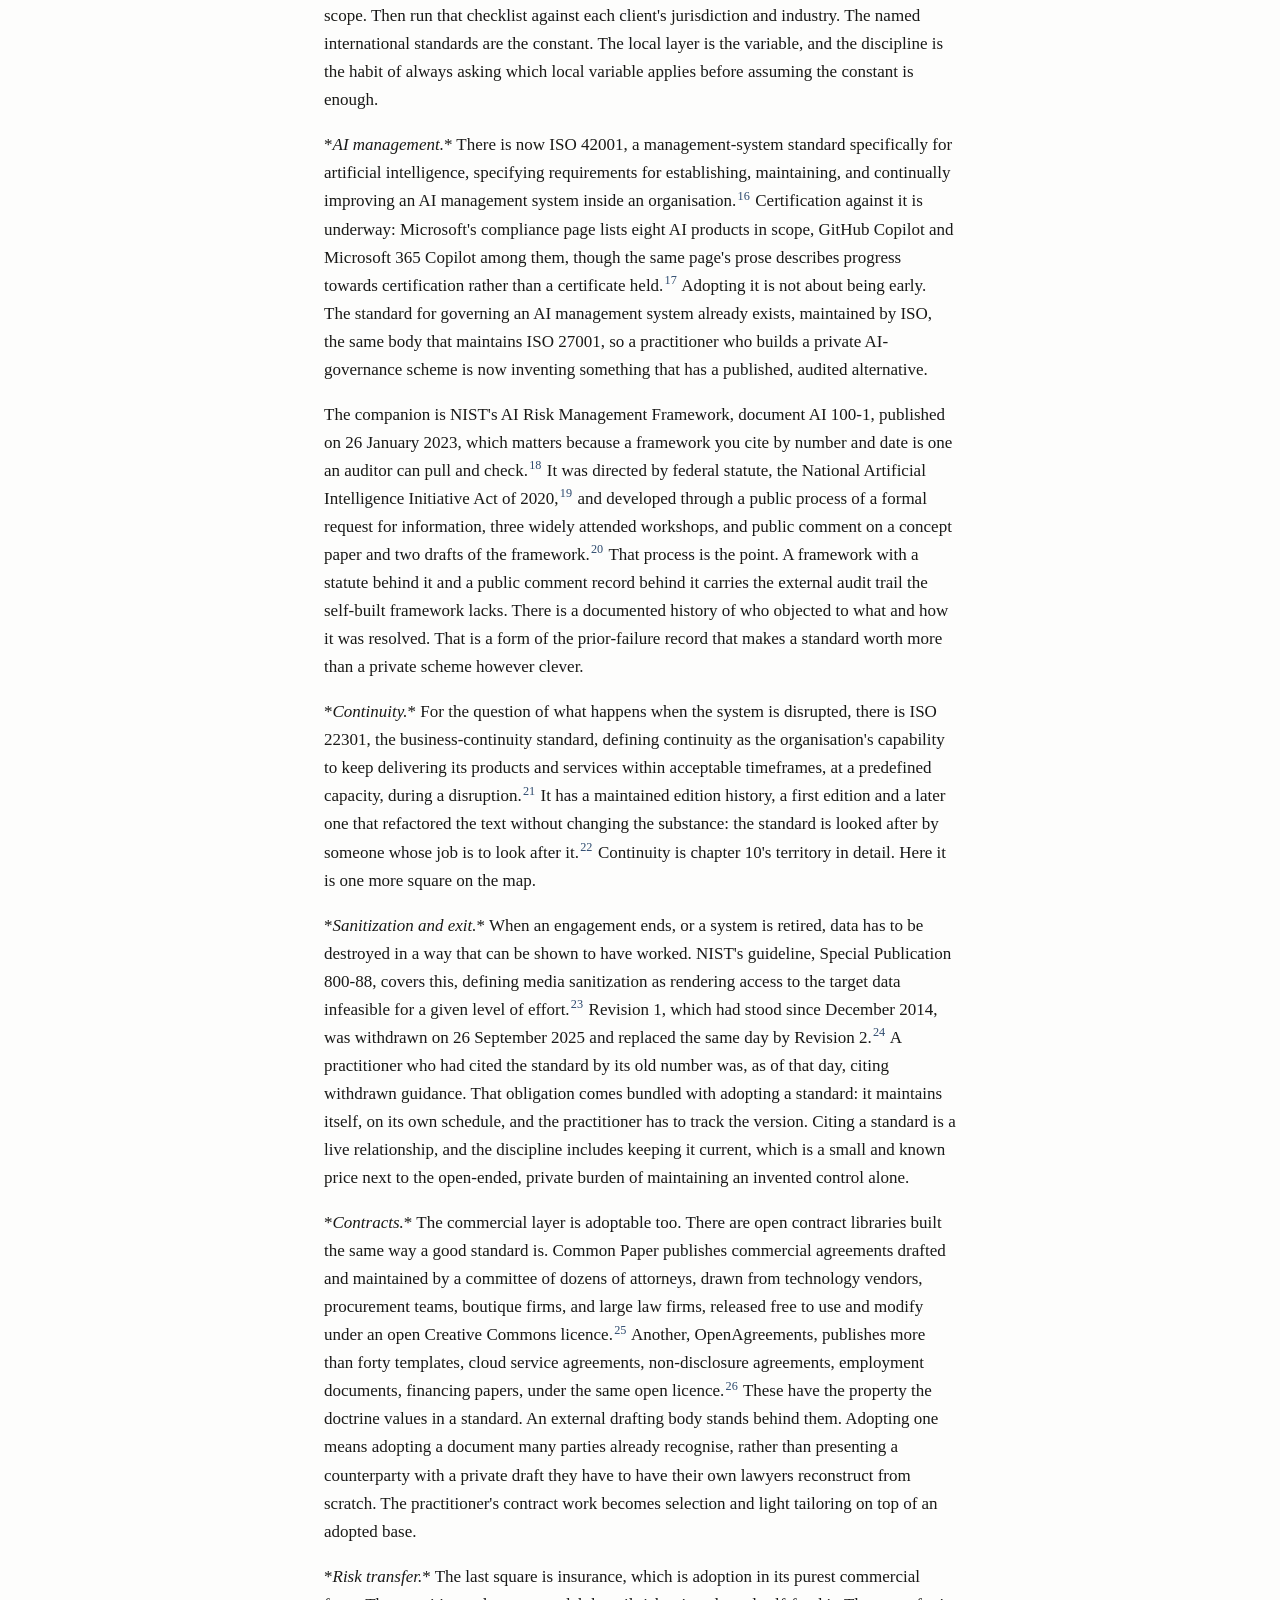
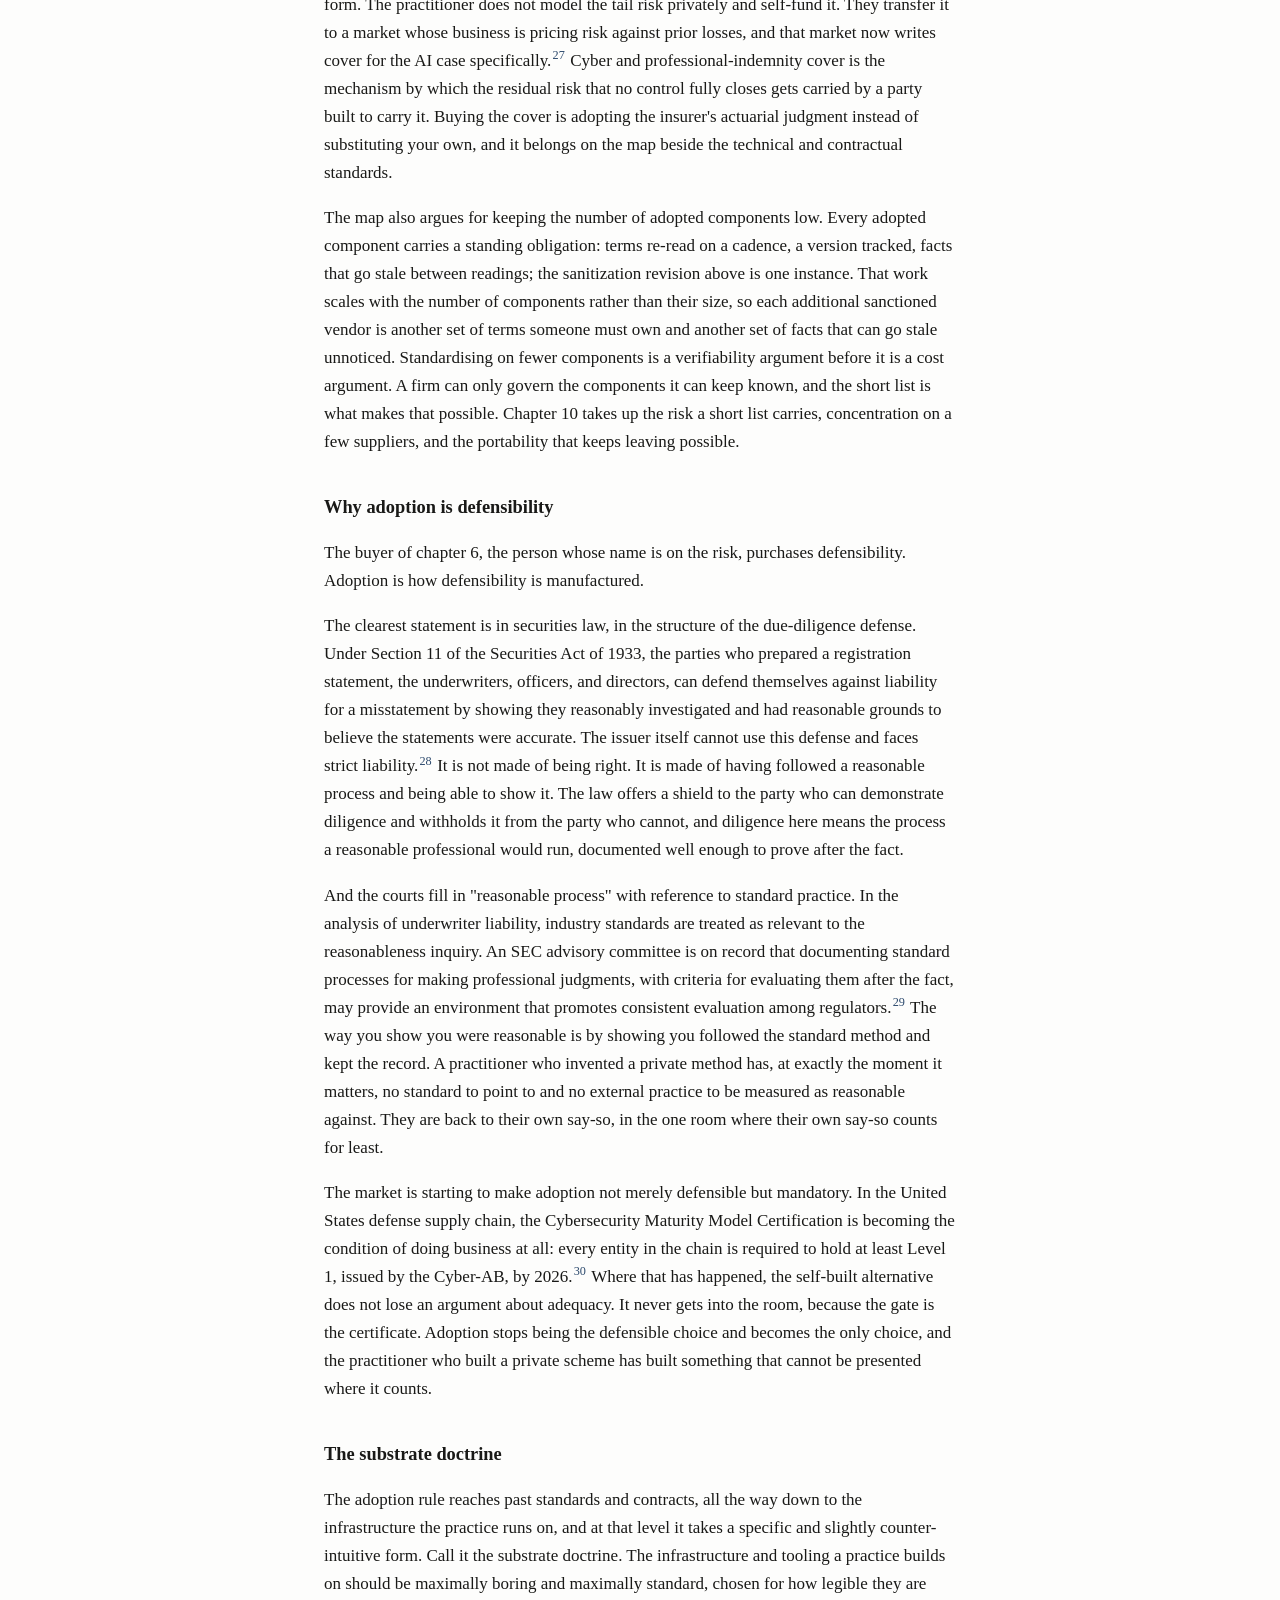
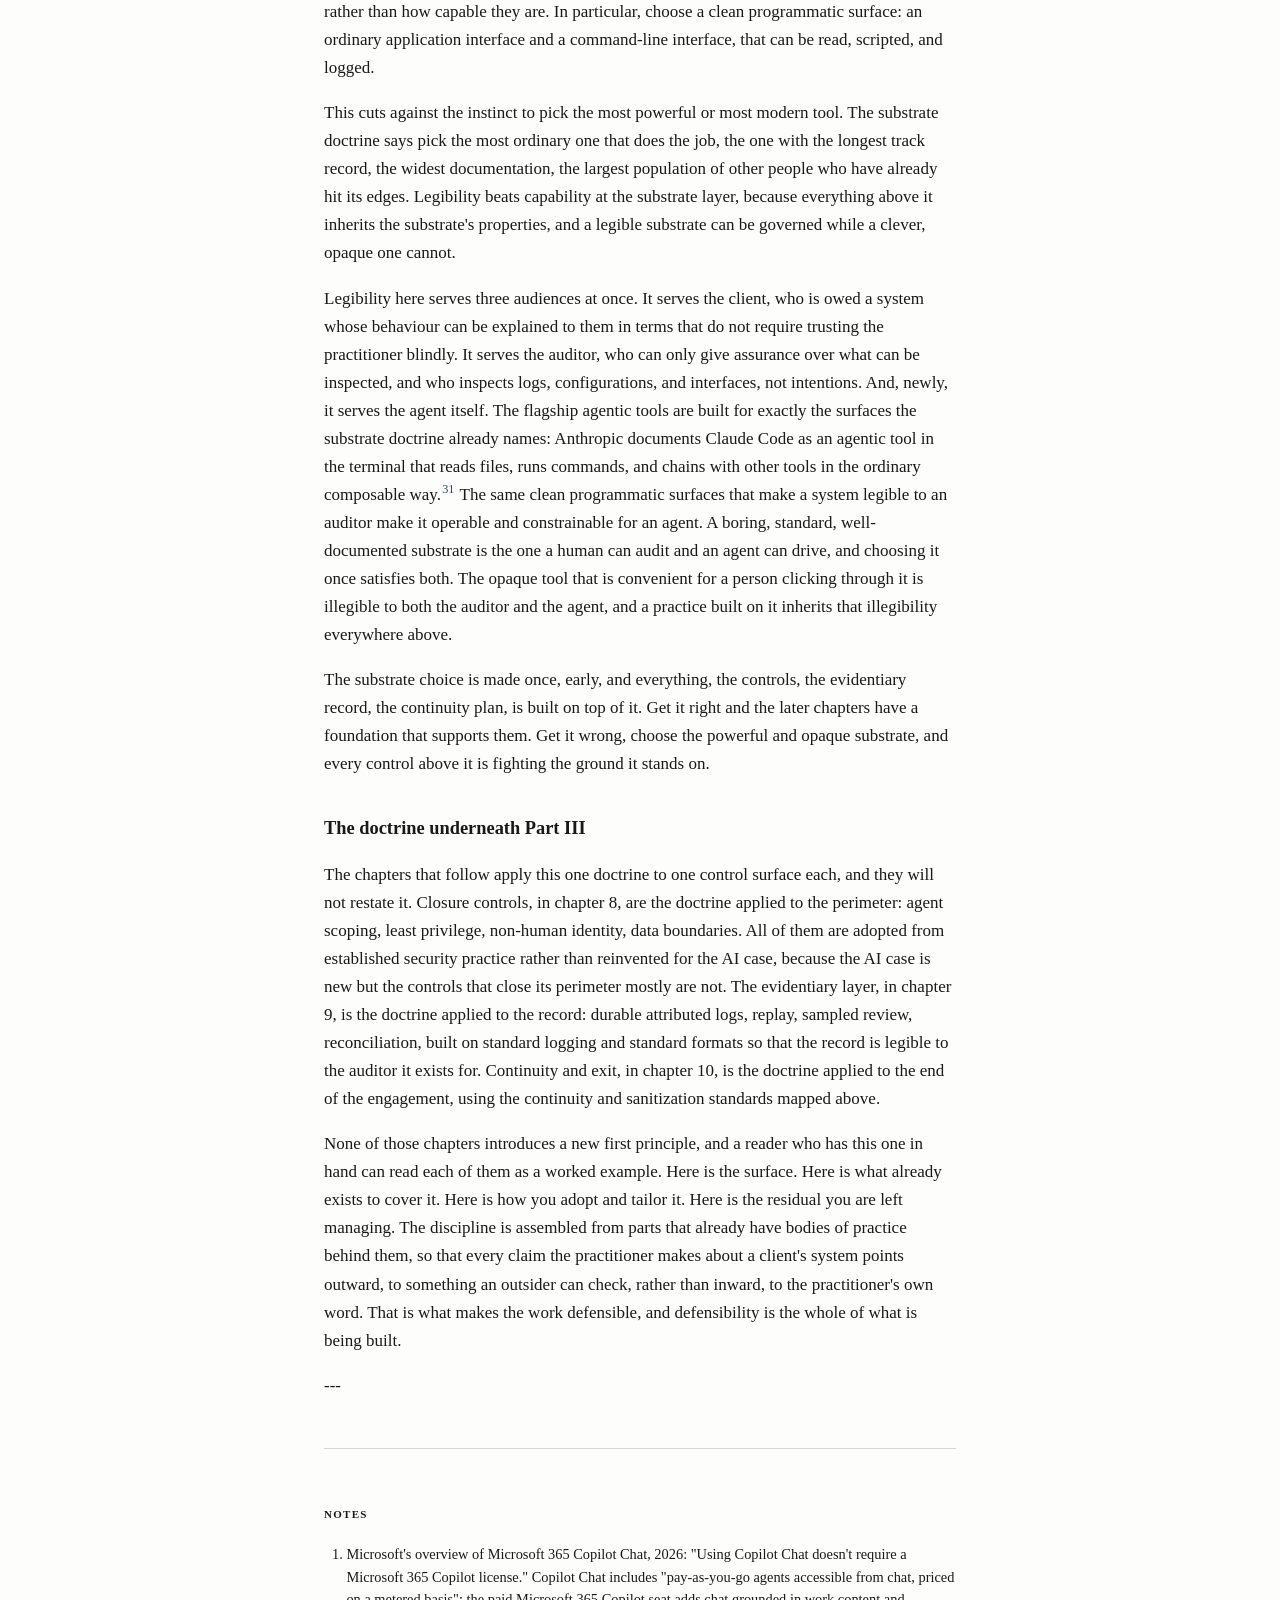
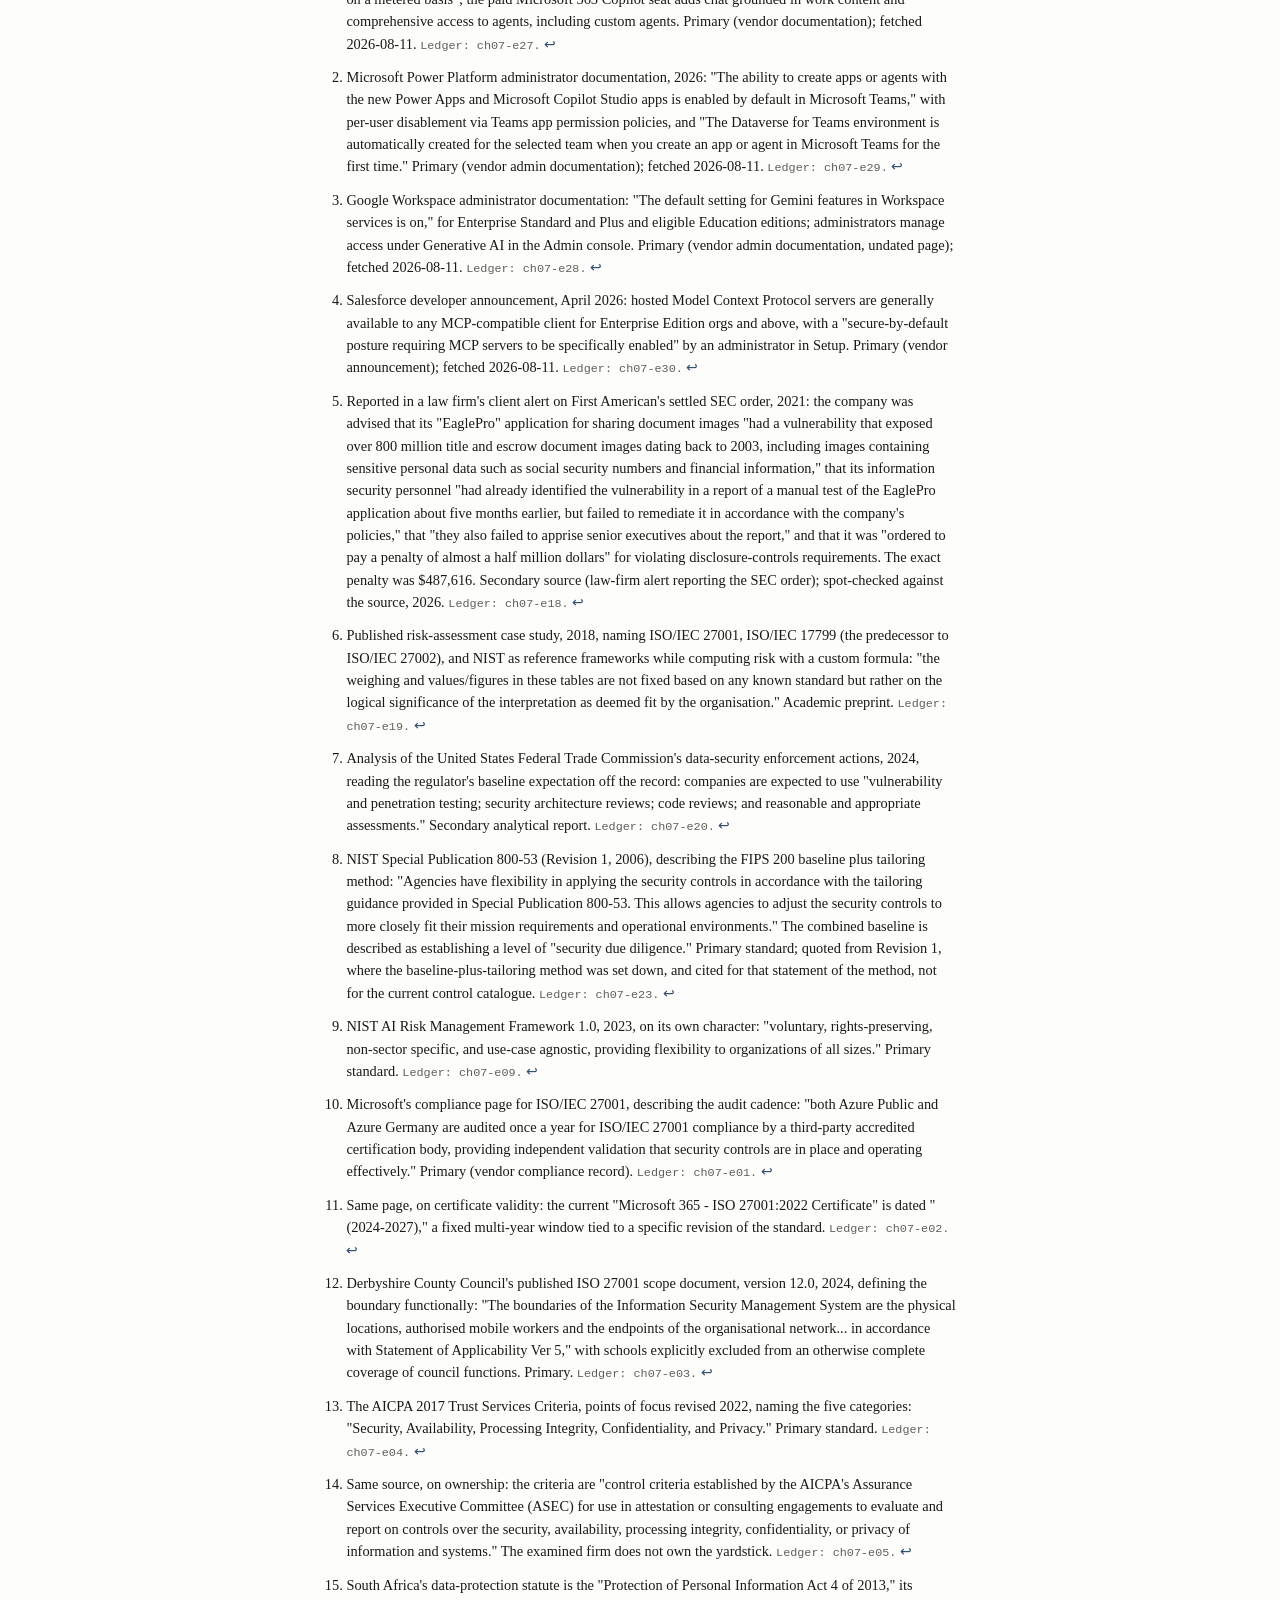
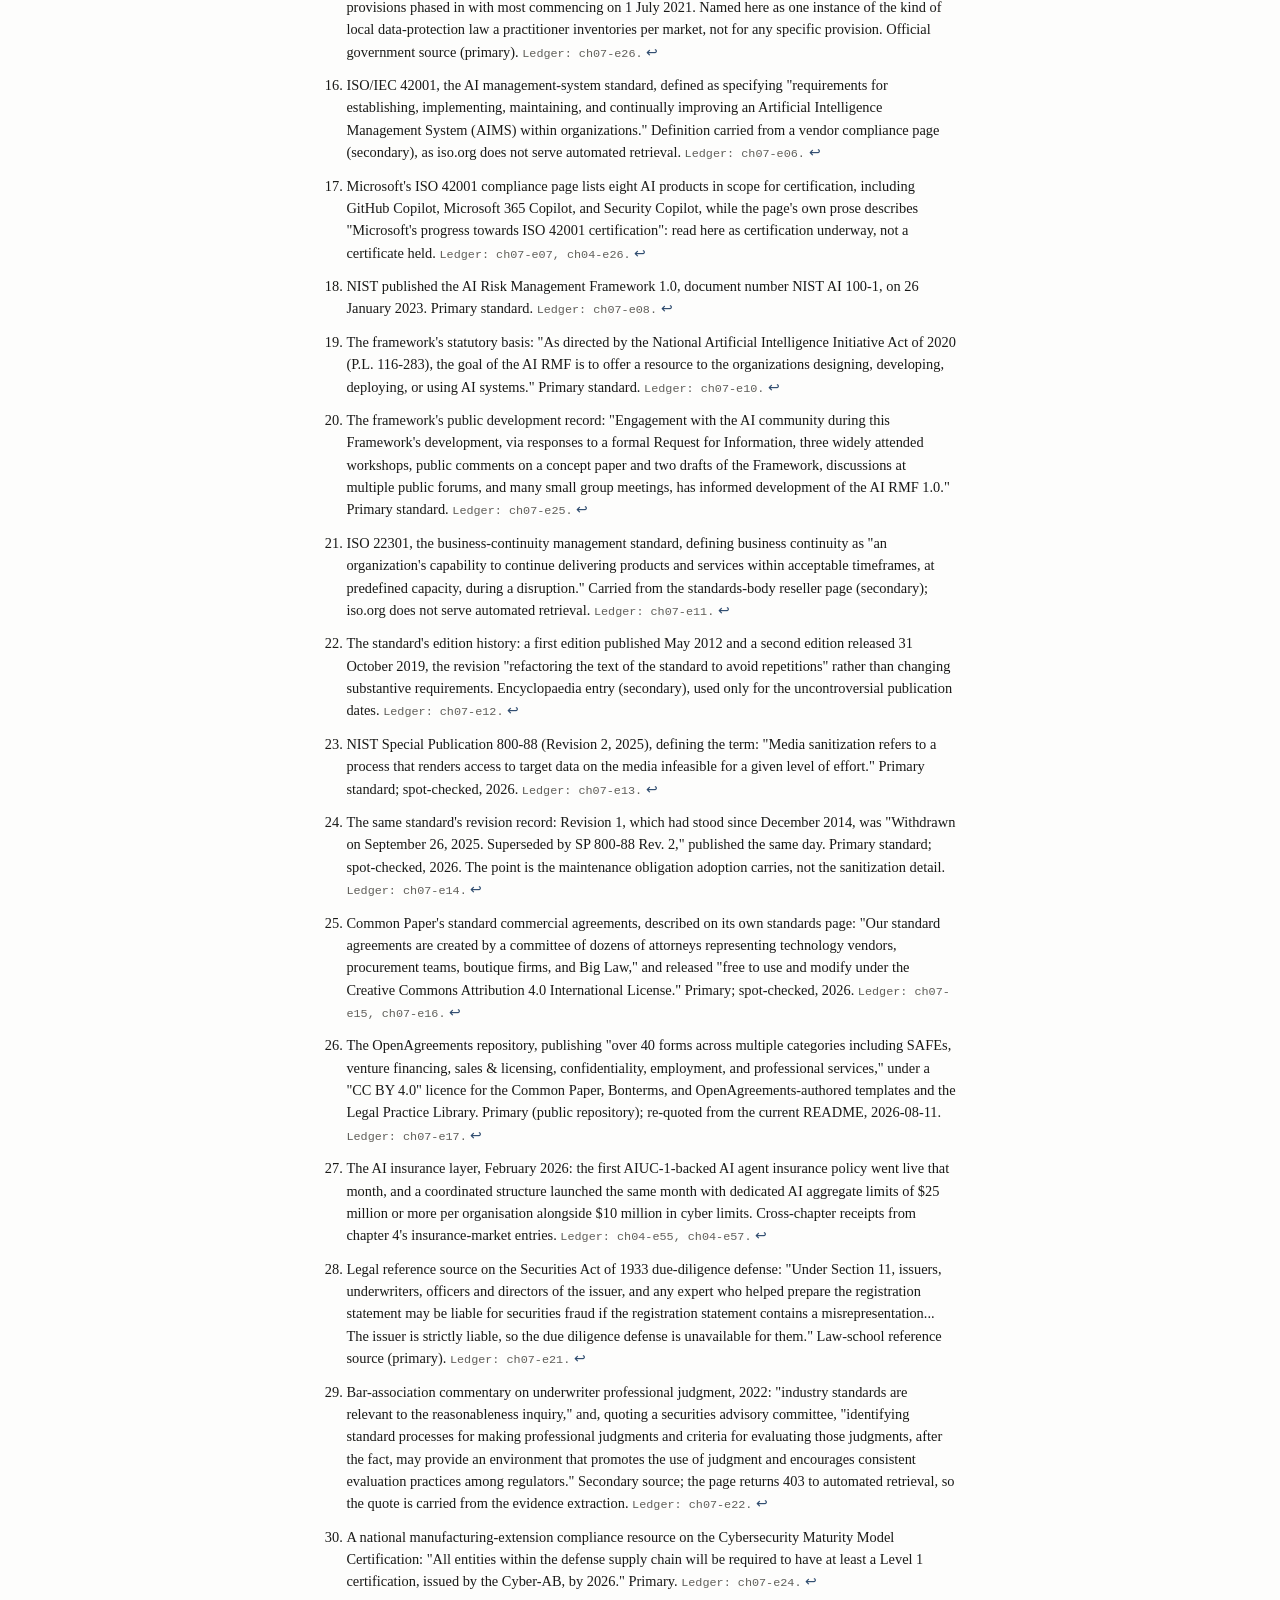
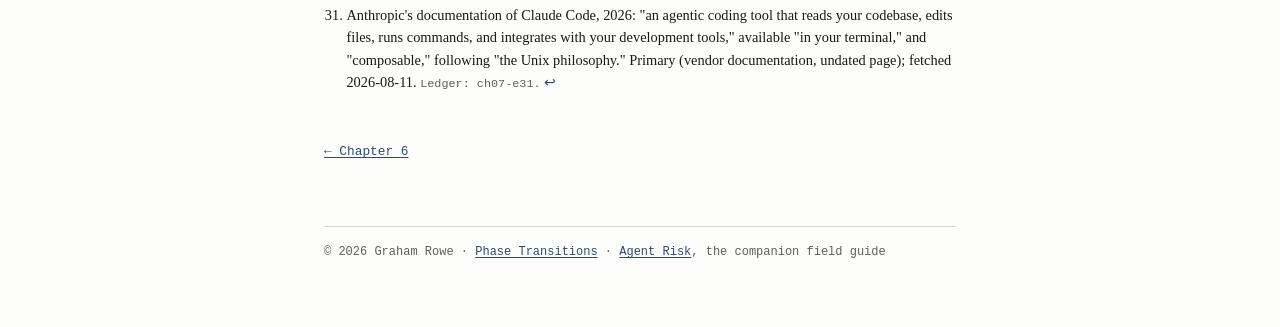
==== commit f959ec77: "Deploy: naming-rule recast (producer ruling 2026-08-11): body names durable entities; ch04, ch06, ch" ====
--- a/adoption-doctrine/index.html
+++ b/adoption-doctrine/index.html
@@ -38,40 +38,40 @@
 <p>This is the adoption doctrine. It sounds modest, close to an admission that the work is unoriginal. Originality is a liability here.</p>
 <p>The instinct it corrects is a strong one and an honourable one. A capable person who has just built a working agent, who watched it do in an afternoon what used to take a department a week, is primed to keep building. The same generative capability that produced the agent will just as readily produce a risk-scoring model, a bespoke access-control scheme, a home-grown audit format, a custom incident taxonomy. All of it will work, in the sense of running and producing output. That is exactly the trap. The question a control has to answer is whether anyone else has any reason to believe it.</p>
 <h2>The adoption that has already happened</h2>
-<p>The doctrine's verbs, adopt, select, tailor, assume a decision still to be made. On the office platforms most firms already run, much of that decision has been made in the licence. One suite's AI chat, with metered access to agents, requires no additional licence,<sup id="r-copilotchat"><a href="#fn-copilotchat">1</a></sup> and the same tenants allow any user to create agents by default, the first agent created for a team provisioning a data environment of its own to hold what it builds.<sup id="r-teamsagents"><a href="#fn-teamsagents">2</a></sup> Another vendor ships its generative features switched on by default in its enterprise editions; what the administrator holds is the power to turn them off.<sup id="r-geminidefault"><a href="#fn-geminidefault">3</a></sup> None of this reached the firm through anything it would recognise as an adoption decision. The capability arrived with the seat, at a licence renewal nobody read as a systems change.</p>
-<p>So the doctrine's first step, for most firms, is an inventory rather than a selection: the tenant read as it is configured, not as anyone remembers deciding it should be. A firm whose last deliberate platform decision was a renewal holds agent capabilities it never evaluated, running under defaults it never chose, and the first deliverable of an adoption exercise is the list of them. One platform shows the other shape: its hosted agent connectors ship inactive, and go live only when an administrator enables them in setup.<sup id="r-mcpclosed"><a href="#fn-mcpclosed">4</a></sup> Where the default is off, the enabling action is the adoption decision, and it leaves a record. Where the default is on, there is no record to find, and the inventory is reconstructing a decision nobody made.</p>
+<p>The doctrine's verbs, adopt, select, tailor, assume a decision still to be made. On the office platforms most firms already run, much of that decision has been made in the licence. Microsoft's Copilot Chat, with metered access to agents, requires no Copilot licence,<sup id="r-copilotchat"><a href="#fn-copilotchat">1</a></sup> and the same Microsoft 365 tenants allow any user to create agents by default, the first agent created for a team provisioning a data environment of its own to hold what it builds.<sup id="r-teamsagents"><a href="#fn-teamsagents">2</a></sup> Google ships Gemini switched on by default in Workspace's enterprise editions; what the administrator holds is the power to turn it off.<sup id="r-geminidefault"><a href="#fn-geminidefault">3</a></sup> None of this reached the firm through anything it would recognise as an adoption decision. The capability arrived with the seat, at a licence renewal nobody read as a systems change.</p>
+<p>So the doctrine's first step, for most firms, is an inventory rather than a selection: the tenant read as it is configured, not as anyone remembers deciding it should be. A firm whose last deliberate platform decision was a renewal holds agent capabilities it never evaluated, running under defaults it never chose, and the first deliverable of an adoption exercise is the list of them. Salesforce shows the other shape: its hosted MCP servers ship inactive, and go live only when an administrator enables them in setup.<sup id="r-mcpclosed"><a href="#fn-mcpclosed">4</a></sup> Where the default is off, the enabling action is the adoption decision, and it leaves a record. Where the default is on, there is no record to find, and the inventory is reconstructing a decision nobody made.</p>
 <h2>Why the self-built component is the standing weakness</h2>
 <p>A control built from scratch by the practitioner carries a specific defect, and it is not a defect of competence. The person who built it may be more capable than the committee that wrote the standard. The defect is that the private control stands on the practitioner's own say-so and nothing else, and an assurance discipline exists precisely for the moment when the practitioner's own say-so is not enough.</p>
 <p>Three things the self-built component cannot supply. It cannot be benchmarked against peer practice, because there is no peer practice: it is a population of one, and there is no answer to the question of whether it is normal, generous, or negligent. It carries no external audit trail of prior failures, because it has no prior, so every way it can fail has to be discovered live, on the practitioner's own clients, rather than inherited from everyone who has failed that way before. And it places the whole evidentiary burden on the builder. When an auditor, an insurer, a court, or a client's own risk team asks why the control is adequate, the standard-based answer points outward, to a published document maintained by a standing body. The self-built answer points inward, to the builder, and asks to be trusted. That is the weakest position an assurance practice can occupy, and it is the position the doctrine is written to avoid.</p>
-<p>A large title-insurance company built its own application for sharing document images between the parties to a property transaction.<sup id="r-eaglepro"><a href="#fn-eaglepro">5</a></sup> The application had a vulnerability that exposed more than eight hundred million title and escrow document images going back to 2003, including social security numbers and financial information. The company's own information security personnel had already found the vulnerability, in a manual test, about five months earlier. They had written it up. It was not remediated in line with the company's own policy, and senior executives were not told. The regulator charged the company not over the breach but over the controls: it found the firm had violated the requirement to maintain disclosure controls and procedures, and ordered a penalty of about four hundred and eighty-seven thousand dollars.</p>
+<p>First American, a title-insurance company, built its own application, EaglePro, for sharing document images between the parties to a property transaction.<sup id="r-eaglepro"><a href="#fn-eaglepro">5</a></sup> The application had a vulnerability that exposed more than eight hundred million title and escrow document images going back to 2003, including social security numbers and financial information. The company's own information security personnel had already found the vulnerability, in a manual test, about five months earlier. They had written it up. It was not remediated in line with the company's own policy, and senior executives were not told. The SEC charged the company not over the breach but over the controls: it found the firm had violated the requirement to maintain disclosure controls and procedures, and ordered a penalty of about four hundred and eighty-seven thousand dollars.</p>
 <p>A bespoke component sat at the centre. Around it the firm ran a private control, its own testing and its own remediation policy, and the private control failed silently: the finding went in one end and nothing came out the other, and no external tripwire caught the gap. A standard-based control has that tripwire built in. Under an externally audited information-security standard, a known, documented, unremediated vulnerability of that severity is exactly the kind of thing the audit is designed to surface, and the certificate is exactly the thing the firm would have had to keep by fixing it. The bespoke component was the weakness. The private control was the cover that let the weakness sit.</p>
-<p>The same defect shows up in gentler form wherever a practitioner names a standard on the cover of their work and then does something bespoke inside it without saying so. A published risk-assessment case study is candid about this in a way most are not. It names two international information-security standards and a national framework as its references. Then it computes its actual risk scores with a custom formula whose numbers, the authors say plainly, are not fixed on any known standard but are set by the organisation's own interpretation as it sees fit.<sup id="r-spartax"><a href="#fn-spartax">6</a></sup> The frameworks are on the letterhead. A private model is doing the deciding. It is a harder failure to see than the outright breach, because from the outside the work looks standards-based. The test is where the load actually sits, and whether that place has anything behind it but the author.</p>
-<p>An analysis of the data-security enforcement actions the United States trade regulator has brought reads the expectation straight off the record. Companies are expected to use the standard assessment methods: vulnerability and penetration testing, security architecture reviews, code reviews, the ordinary and appropriate ways of checking a system.<sup id="r-ftcmethods"><a href="#fn-ftcmethods">7</a></sup> The regulator looks for the methods everyone in the field already agrees on, and treats their absence as the finding. From the enforcer's chair, a bespoke method is one more thing that has to be explained.</p>
+<p>The same defect shows up in gentler form wherever a practitioner names a standard on the cover of their work and then does something bespoke inside it without saying so. A published risk-assessment case study is candid about this in a way most are not. It names ISO 27001, ISO 17799 (the predecessor to ISO 27002), and NIST as its reference frameworks. Then it computes its actual risk scores with a custom formula whose numbers, the authors say plainly, are not fixed on any known standard but are set by the organisation's own interpretation as it sees fit.<sup id="r-spartax"><a href="#fn-spartax">6</a></sup> The frameworks are on the letterhead. A private model is doing the deciding. It is a harder failure to see than the outright breach, because from the outside the work looks standards-based. The test is where the load actually sits, and whether that place has anything behind it but the author.</p>
+<p>An analysis of the data-security enforcement actions the United States Federal Trade Commission has brought reads the expectation straight off the record. Companies are expected to use the standard assessment methods: vulnerability and penetration testing, security architecture reviews, code reviews, the ordinary and appropriate ways of checking a system.<sup id="r-ftcmethods"><a href="#fn-ftcmethods">7</a></sup> The regulator looks for the methods everyone in the field already agrees on, and treats their absence as the finding. From the enforcer's chair, a bespoke method is one more thing that has to be explained.</p>
 <h2>The work is assembly, not invention</h2>
 <p>If the self-built component is the weakness, then the discipline's actual craft is selecting the right published standards, combining them correctly, and applying them to the specific system in front of you. This is real work and it is not lesser work, but it is a different kind of work than invention, and mistaking one for the other is how practitioners end up building the very liabilities the doctrine warns against.</p>
-<p>The clearest statement of where judgment lives comes from the federal control framework the United States government runs on its own systems. It combines a mandatory baseline, a categorisation standard paired with a large catalogue of controls, with explicit tailoring guidance. The agency applies the baseline, then adjusts the controls to fit its own mission and operating environment. The agency's own risk assessment decides whether anything beyond the baseline is needed.<sup id="r-tailor"><a href="#fn-tailor">8</a></sup> That is the method the doctrine describes, set down by the body that wrote it. You do not invent the foundation. You adopt it, whole, because it is the part that thousands of others have already stress-tested. Then you tailor at the edges, and the tailoring is where your judgment is spent and where it is worth something. Invention at the foundation is waste and exposure. Invention at the edges, on top of an adopted base, is the job.</p>
-<p>The AI risk framework most relevant to this book is built to be used that way. It is written to be voluntary, rights-preserving, not specific to any sector, and agnostic to the use case, so that it can flex to organisations of any size.<sup id="r-airmf"><a href="#fn-airmf">9</a></sup> A framework that general is not a checklist you tick. It is a base you tailor, and it hands you the tailoring on purpose. The generality that can read as vagueness is the standard doing its job: it supplies the structure everyone can share and leaves the fitting to the practitioner who knows the specific system. That division, shared structure adopted, specific fit tailored, is the whole method, and it is why assembly is a craft and not clerical work.</p>
+<p>The clearest statement of where judgment lives comes from the control framework the United States government runs on its own systems, NIST Special Publication 800-53. It combines a mandatory baseline with a large catalogue of controls and explicit tailoring guidance. The agency applies the baseline, then adjusts the controls to fit its own mission and operating environment. The agency's own risk assessment decides whether anything beyond the baseline is needed.<sup id="r-tailor"><a href="#fn-tailor">8</a></sup> That is the method the doctrine describes, set down by the body that wrote it. You do not invent the foundation. You adopt it, whole, because it is the part that thousands of others have already stress-tested. Then you tailor at the edges, and the tailoring is where your judgment is spent and where it is worth something. Invention at the foundation is waste and exposure. Invention at the edges, on top of an adopted base, is the job.</p>
+<p>NIST's AI Risk Management Framework, the one most relevant to this book, is built to be used that way. It is written to be voluntary, rights-preserving, not specific to any sector, and agnostic to the use case, so that it can flex to organisations of any size.<sup id="r-airmf"><a href="#fn-airmf">9</a></sup> A framework that general is not a checklist you tick. It is a base you tailor, and it hands you the tailoring on purpose. The generality that can read as vagueness is the standard doing its job: it supplies the structure everyone can share and leaves the fitting to the practitioner who knows the specific system. That division, shared structure adopted, specific fit tailored, is the whole method, and it is why assembly is a craft and not clerical work.</p>
 <h2>The map of what there is to adopt</h2>
 <p>Here is the territory, by domain, named as standards and frameworks rather than as vendors, because the standard is the durable thing and the vendor is the fast-moving thing that belongs in a footnote. The practitioner's job is to hold this map and know, for a given client, which squares on it are in scope. Most of these will be familiar to anyone who has been near a security or compliance function. That familiarity is the feature. Boring and well-known is the point.</p>
-<p>*<em>Information security.</em>* The base layer is an information-security management standard and a service-organisation reporting standard, adopted together because they answer different audiences. The management-system standard is externally audited on a cycle: a large cloud operator's public compliance record shows its main platforms audited once a year against it by a third-party accredited certification body, which is what gives the certificate its independent validation.<sup id="r-iso27001audit"><a href="#fn-iso27001audit">10</a></sup> The certificate itself is issued against a specific revision of the standard for a fixed window, dated for example 2024 to 2027, so it is a maintained relationship and not a badge you earn once and keep.<sup id="r-iso27001cert"><a href="#fn-iso27001cert">11</a></sup> What the standard supplies, beyond the controls, is the form for stating your own boundary. A real published scope document from a county council defines its information-security management system functionally, by physical locations, authorised mobile workers, and network endpoints. It states its exclusions explicitly, in that case carving out schools while covering everything else, all tied to a separate statement of applicability.<sup id="r-iso27001scope"><a href="#fn-iso27001scope">12</a></sup> Writing a defensible scope, saying just what is and is not covered, is one of the harder things a practitioner does, and the standard hands over a tested template for doing it rather than leaving each firm to improvise the shape.</p>
-<p>Alongside it sits the service-organisation reporting standard, whose criteria run across five named categories: security, availability, processing integrity, confidentiality, and privacy.<sup id="r-soc2"><a href="#fn-soc2">13</a></sup> The important property is who owns them. The criteria are established and maintained by a standing committee of the professional accountancy body, for use by auditors reporting on an organisation's controls.<sup id="r-soc2owner"><a href="#fn-soc2owner">14</a></sup> The firm being examined does not own the yardstick it is measured against. Someone external does. That is the property the whole doctrine is chasing, expressed as a report a buyer already knows how to read.</p>
+<p>*<em>Information security.</em>* The base layer is ISO 27001, the information-security management standard, and SOC 2, the service-organisation reporting framework, adopted together because they answer different audiences. ISO 27001 is externally audited on a cycle: Microsoft's public compliance record shows Azure audited once a year by a third-party accredited certification body, which is what gives the certificate its independent validation.<sup id="r-iso27001audit"><a href="#fn-iso27001audit">10</a></sup> The certificate itself is issued against a specific revision of the standard for a fixed window, Microsoft's current one against ISO 27001:2022 runs 2024 to 2027, so it is a maintained relationship and not a badge you earn once and keep.<sup id="r-iso27001cert"><a href="#fn-iso27001cert">11</a></sup> What the standard supplies, beyond the controls, is the form for stating your own boundary. Derbyshire County Council's published scope document defines its information-security management system functionally, by physical locations, authorised mobile workers, and network endpoints. It states its exclusions explicitly, in that case carving out schools while covering everything else, all tied to a separate statement of applicability.<sup id="r-iso27001scope"><a href="#fn-iso27001scope">12</a></sup> Writing a defensible scope, saying just what is and is not covered, is one of the harder things a practitioner does, and the standard hands over a tested template for doing it rather than leaving each firm to improvise the shape.</p>
+<p>Alongside it sits SOC 2, whose criteria run across five named categories: security, availability, processing integrity, confidentiality, and privacy.<sup id="r-soc2"><a href="#fn-soc2">13</a></sup> The important property is who owns them. The criteria are established and maintained by a standing committee of the AICPA, the American accountancy body, for use by auditors reporting on an organisation's controls.<sup id="r-soc2owner"><a href="#fn-soc2owner">14</a></sup> The firm being examined does not own the yardstick it is measured against. Someone external does. That is the property the whole doctrine is chasing, expressed as a report a buyer already knows how to read.</p>
 <p>*<em>The local and regional layer.</em>* Every market wraps this invariant core in its own law, and the standards map has to be completed, per client, with a local overlay the practitioner inventories rather than invents. In South Africa the data-protection statute is the Protection of Personal Information Act; in Europe and for anyone touching European data it is the General Data Protection Regulation; most jurisdictions now have their own, and many are adding emerging AI-specific rules on top.<sup id="r-popia"><a href="#fn-popia">15</a></sup> The practical instruction is to keep a checklist of the kinds of local law that attach to agent work, data protection, sector regulation, professional-body rules, employment and equality law where hiring or staff monitoring is in scope. Then run that checklist against each client's jurisdiction and industry. The named international standards are the constant. The local layer is the variable, and the discipline is the habit of always asking which local variable applies before assuming the constant is enough.</p>
-<p>*<em>AI management.</em>* There is now a management-system standard specifically for artificial intelligence, specifying requirements for establishing, maintaining, and continually improving an AI management system inside an organisation.<sup id="r-iso42001"><a href="#fn-iso42001">16</a></sup> Certification against it is underway: one vendor's compliance page lists eight AI products in scope for certification, its coding assistant and productivity assistant among them, though the same page's prose describes progress towards certification rather than a certificate held.<sup id="r-iso42001scope"><a href="#fn-iso42001scope">17</a></sup> Adopting it is not about being early. The standard for governing an AI management system already exists, maintained by the same international body that maintains the information-security one, so a practitioner who builds a private AI-governance scheme is now inventing something that has a published, audited alternative.</p>
-<p>The companion is the national risk-management framework for AI, published in early 2023 with a document number and a date, which matters because a framework you cite by number and date is one an auditor can pull and check.<sup id="r-airmfpub"><a href="#fn-airmfpub">18</a></sup> It was directed by federal statute, the national AI initiative act,<sup id="r-airmfmandate"><a href="#fn-airmfmandate">19</a></sup> and developed through a public process of a formal request for information, three widely attended workshops, and public comment on a concept paper and two drafts of the framework.<sup id="r-airmfprocess"><a href="#fn-airmfprocess">20</a></sup> That process is the point. A framework with a statute behind it and a public comment record behind it carries the external audit trail the self-built framework lacks. There is a documented history of who objected to what and how it was resolved. That is a form of the prior-failure record that makes a standard worth more than a private scheme however clever.</p>
-<p>*<em>Continuity.</em>* For the question of what happens when the system is disrupted, there is a business-continuity management standard defining continuity as the organisation's capability to keep delivering its products and services within acceptable timeframes, at a predefined capacity, during a disruption.<sup id="r-iso22301"><a href="#fn-iso22301">21</a></sup> It has a maintained edition history, a first edition and a later one that refactored the text without changing the substance: the standard is looked after by someone whose job is to look after it.<sup id="r-iso22301history"><a href="#fn-iso22301history">22</a></sup> Continuity is chapter 10's territory in detail. Here it is one more square on the map.</p>
-<p>*<em>Sanitization and exit.</em>* When an engagement ends, or a system is retired, data has to be destroyed in a way that can be shown to have worked. A public guideline covers this, defining media sanitization as rendering access to the target data infeasible for a given level of effort.<sup id="r-sanitize"><a href="#fn-sanitize">23</a></sup> The revision that had stood since December 2014 was formally withdrawn on a specific day in September 2025 and replaced the same day by a new revision.<sup id="r-sanitizerev"><a href="#fn-sanitizerev">24</a></sup> A practitioner who had cited the standard by its old number was, as of that day, citing withdrawn guidance. That obligation comes bundled with adopting a standard: it maintains itself, on its own schedule, and the practitioner has to track the version. Citing a standard is a live relationship, and the discipline includes keeping it current, which is a small and known price next to the open-ended, private burden of maintaining an invented control alone.</p>
-<p>*<em>Contracts.</em>* The commercial layer is adoptable too. There are open contract libraries built the same way a good standard is. One publishes commercial agreements drafted and maintained by a committee of dozens of attorneys, drawn from technology vendors, procurement teams, boutique firms, and large law firms, released free to use and modify under an open Creative Commons licence.<sup id="r-commonpaper"><a href="#fn-commonpaper">25</a></sup> Another repository publishes more than forty templates, cloud service agreements, non-disclosure agreements, employment documents, financing papers, under the same open licence.<sup id="r-openagreements"><a href="#fn-openagreements">26</a></sup> These have the property the doctrine values in a standard. An external drafting body stands behind them. Adopting one means adopting a document many parties already recognise, rather than presenting a counterparty with a private draft they have to have their own lawyers reconstruct from scratch. The practitioner's contract work becomes selection and light tailoring on top of an adopted base.</p>
+<p>*<em>AI management.</em>* There is now ISO 42001, a management-system standard specifically for artificial intelligence, specifying requirements for establishing, maintaining, and continually improving an AI management system inside an organisation.<sup id="r-iso42001"><a href="#fn-iso42001">16</a></sup> Certification against it is underway: Microsoft's compliance page lists eight AI products in scope, GitHub Copilot and Microsoft 365 Copilot among them, though the same page's prose describes progress towards certification rather than a certificate held.<sup id="r-iso42001scope"><a href="#fn-iso42001scope">17</a></sup> Adopting it is not about being early. The standard for governing an AI management system already exists, maintained by ISO, the same body that maintains ISO 27001, so a practitioner who builds a private AI-governance scheme is now inventing something that has a published, audited alternative.</p>
+<p>The companion is NIST's AI Risk Management Framework, document AI 100-1, published on 26 January 2023, which matters because a framework you cite by number and date is one an auditor can pull and check.<sup id="r-airmfpub"><a href="#fn-airmfpub">18</a></sup> It was directed by federal statute, the National Artificial Intelligence Initiative Act of 2020,<sup id="r-airmfmandate"><a href="#fn-airmfmandate">19</a></sup> and developed through a public process of a formal request for information, three widely attended workshops, and public comment on a concept paper and two drafts of the framework.<sup id="r-airmfprocess"><a href="#fn-airmfprocess">20</a></sup> That process is the point. A framework with a statute behind it and a public comment record behind it carries the external audit trail the self-built framework lacks. There is a documented history of who objected to what and how it was resolved. That is a form of the prior-failure record that makes a standard worth more than a private scheme however clever.</p>
+<p>*<em>Continuity.</em>* For the question of what happens when the system is disrupted, there is ISO 22301, the business-continuity standard, defining continuity as the organisation's capability to keep delivering its products and services within acceptable timeframes, at a predefined capacity, during a disruption.<sup id="r-iso22301"><a href="#fn-iso22301">21</a></sup> It has a maintained edition history, a first edition and a later one that refactored the text without changing the substance: the standard is looked after by someone whose job is to look after it.<sup id="r-iso22301history"><a href="#fn-iso22301history">22</a></sup> Continuity is chapter 10's territory in detail. Here it is one more square on the map.</p>
+<p>*<em>Sanitization and exit.</em>* When an engagement ends, or a system is retired, data has to be destroyed in a way that can be shown to have worked. NIST's guideline, Special Publication 800-88, covers this, defining media sanitization as rendering access to the target data infeasible for a given level of effort.<sup id="r-sanitize"><a href="#fn-sanitize">23</a></sup> Revision 1, which had stood since December 2014, was withdrawn on 26 September 2025 and replaced the same day by Revision 2.<sup id="r-sanitizerev"><a href="#fn-sanitizerev">24</a></sup> A practitioner who had cited the standard by its old number was, as of that day, citing withdrawn guidance. That obligation comes bundled with adopting a standard: it maintains itself, on its own schedule, and the practitioner has to track the version. Citing a standard is a live relationship, and the discipline includes keeping it current, which is a small and known price next to the open-ended, private burden of maintaining an invented control alone.</p>
+<p>*<em>Contracts.</em>* The commercial layer is adoptable too. There are open contract libraries built the same way a good standard is. Common Paper publishes commercial agreements drafted and maintained by a committee of dozens of attorneys, drawn from technology vendors, procurement teams, boutique firms, and large law firms, released free to use and modify under an open Creative Commons licence.<sup id="r-commonpaper"><a href="#fn-commonpaper">25</a></sup> Another, OpenAgreements, publishes more than forty templates, cloud service agreements, non-disclosure agreements, employment documents, financing papers, under the same open licence.<sup id="r-openagreements"><a href="#fn-openagreements">26</a></sup> These have the property the doctrine values in a standard. An external drafting body stands behind them. Adopting one means adopting a document many parties already recognise, rather than presenting a counterparty with a private draft they have to have their own lawyers reconstruct from scratch. The practitioner's contract work becomes selection and light tailoring on top of an adopted base.</p>
 <p>*<em>Risk transfer.</em>* The last square is insurance, which is adoption in its purest commercial form. The practitioner does not model the tail risk privately and self-fund it. They transfer it to a market whose business is pricing risk against prior losses, and that market now writes cover for the AI case specifically.<sup id="r-riskxfer"><a href="#fn-riskxfer">27</a></sup> Cyber and professional-indemnity cover is the mechanism by which the residual risk that no control fully closes gets carried by a party built to carry it. Buying the cover is adopting the insurer's actuarial judgment instead of substituting your own, and it belongs on the map beside the technical and contractual standards.</p>
 <p>The map also argues for keeping the number of adopted components low. Every adopted component carries a standing obligation: terms re-read on a cadence, a version tracked, facts that go stale between readings; the sanitization revision above is one instance. That work scales with the number of components rather than their size, so each additional sanctioned vendor is another set of terms someone must own and another set of facts that can go stale unnoticed. Standardising on fewer components is a verifiability argument before it is a cost argument. A firm can only govern the components it can keep known, and the short list is what makes that possible. Chapter 10 takes up the risk a short list carries, concentration on a few suppliers, and the portability that keeps leaving possible.</p>
 <h2>Why adoption is defensibility</h2>
 <p>The buyer of chapter 6, the person whose name is on the risk, purchases defensibility. Adoption is how defensibility is manufactured.</p>
-<p>The clearest statement is in securities law, in the structure of the due-diligence defense. Under the relevant section of the 1933 act, the parties who prepared a registration statement, the underwriters, officers, and directors, can defend themselves against liability for a misstatement by showing they reasonably investigated and had reasonable grounds to believe the statements were accurate. The issuer itself cannot use this defense and faces strict liability.<sup id="r-section11"><a href="#fn-section11">28</a></sup> It is not made of being right. It is made of having followed a reasonable process and being able to show it. The law offers a shield to the party who can demonstrate diligence and withholds it from the party who cannot, and diligence here means the process a reasonable professional would run, documented well enough to prove after the fact.</p>
-<p>And the courts fill in "reasonable process" with reference to standard practice. In the analysis of underwriter liability, industry standards are treated as relevant to the reasonableness inquiry. A securities advisory committee is on record that documenting standard processes for making professional judgments, with criteria for evaluating them after the fact, may provide an environment that promotes consistent evaluation among regulators.<sup id="r-abastandards"><a href="#fn-abastandards">29</a></sup> The way you show you were reasonable is by showing you followed the standard method and kept the record. A practitioner who invented a private method has, at exactly the moment it matters, no standard to point to and no external practice to be measured as reasonable against. They are back to their own say-so, in the one room where their own say-so counts for least.</p>
-<p>The market is starting to make adoption not merely defensible but mandatory. In the United States defense supply chain, a cybersecurity certification is becoming the condition of doing business at all: every entity in the chain is required to hold at least the base level of the certification, issued by the accreditation body, by 2026.<sup id="r-cmmc"><a href="#fn-cmmc">30</a></sup> Where that has happened, the self-built alternative does not lose an argument about adequacy. It never gets into the room, because the gate is the certificate. Adoption stops being the defensible choice and becomes the only choice, and the practitioner who built a private scheme has built something that cannot be presented where it counts.</p>
+<p>The clearest statement is in securities law, in the structure of the due-diligence defense. Under Section 11 of the Securities Act of 1933, the parties who prepared a registration statement, the underwriters, officers, and directors, can defend themselves against liability for a misstatement by showing they reasonably investigated and had reasonable grounds to believe the statements were accurate. The issuer itself cannot use this defense and faces strict liability.<sup id="r-section11"><a href="#fn-section11">28</a></sup> It is not made of being right. It is made of having followed a reasonable process and being able to show it. The law offers a shield to the party who can demonstrate diligence and withholds it from the party who cannot, and diligence here means the process a reasonable professional would run, documented well enough to prove after the fact.</p>
+<p>And the courts fill in "reasonable process" with reference to standard practice. In the analysis of underwriter liability, industry standards are treated as relevant to the reasonableness inquiry. An SEC advisory committee is on record that documenting standard processes for making professional judgments, with criteria for evaluating them after the fact, may provide an environment that promotes consistent evaluation among regulators.<sup id="r-abastandards"><a href="#fn-abastandards">29</a></sup> The way you show you were reasonable is by showing you followed the standard method and kept the record. A practitioner who invented a private method has, at exactly the moment it matters, no standard to point to and no external practice to be measured as reasonable against. They are back to their own say-so, in the one room where their own say-so counts for least.</p>
+<p>The market is starting to make adoption not merely defensible but mandatory. In the United States defense supply chain, the Cybersecurity Maturity Model Certification is becoming the condition of doing business at all: every entity in the chain is required to hold at least Level 1, issued by the Cyber-AB, by 2026.<sup id="r-cmmc"><a href="#fn-cmmc">30</a></sup> Where that has happened, the self-built alternative does not lose an argument about adequacy. It never gets into the room, because the gate is the certificate. Adoption stops being the defensible choice and becomes the only choice, and the practitioner who built a private scheme has built something that cannot be presented where it counts.</p>
 <h2>The substrate doctrine</h2>
 <p>The adoption rule reaches past standards and contracts, all the way down to the infrastructure the practice runs on, and at that level it takes a specific and slightly counter-intuitive form. Call it the substrate doctrine. The infrastructure and tooling a practice builds on should be maximally boring and maximally standard, chosen for how legible they are rather than how capable they are. In particular, choose a clean programmatic surface: an ordinary application interface and a command-line interface, that can be read, scripted, and logged.</p>
 <p>This cuts against the instinct to pick the most powerful or most modern tool. The substrate doctrine says pick the most ordinary one that does the job, the one with the longest track record, the widest documentation, the largest population of other people who have already hit its edges. Legibility beats capability at the substrate layer, because everything above it inherits the substrate's properties, and a legible substrate can be governed while a clever, opaque one cannot.</p>
-<p>Legibility here serves three audiences at once. It serves the client, who is owed a system whose behaviour can be explained to them in terms that do not require trusting the practitioner blindly. It serves the auditor, who can only give assurance over what can be inspected, and who inspects logs, configurations, and interfaces, not intentions. And, newly, it serves the agent itself. The flagship agentic tools are built for exactly the surfaces the substrate doctrine already names: one frontier vendor describes its own as a terminal program that reads files, runs commands, and chains with other tools in the ordinary composable way.<sup id="r-agentcli"><a href="#fn-agentcli">31</a></sup> The same clean programmatic surfaces that make a system legible to an auditor make it operable and constrainable for an agent. A boring, standard, well-documented substrate is the one a human can audit and an agent can drive, and choosing it once satisfies both. The opaque tool that is convenient for a person clicking through it is illegible to both the auditor and the agent, and a practice built on it inherits that illegibility everywhere above.</p>
+<p>Legibility here serves three audiences at once. It serves the client, who is owed a system whose behaviour can be explained to them in terms that do not require trusting the practitioner blindly. It serves the auditor, who can only give assurance over what can be inspected, and who inspects logs, configurations, and interfaces, not intentions. And, newly, it serves the agent itself. The flagship agentic tools are built for exactly the surfaces the substrate doctrine already names: Anthropic documents Claude Code as an agentic tool in the terminal that reads files, runs commands, and chains with other tools in the ordinary composable way.<sup id="r-agentcli"><a href="#fn-agentcli">31</a></sup> The same clean programmatic surfaces that make a system legible to an auditor make it operable and constrainable for an agent. A boring, standard, well-documented substrate is the one a human can audit and an agent can drive, and choosing it once satisfies both. The opaque tool that is convenient for a person clicking through it is illegible to both the auditor and the agent, and a practice built on it inherits that illegibility everywhere above.</p>
 <p>The substrate choice is made once, early, and everything, the controls, the evidentiary record, the continuity plan, is built on top of it. Get it right and the later chapters have a foundation that supports them. Get it wrong, choose the powerful and opaque substrate, and every control above it is fighting the ground it stands on.</p>
 <h2>The doctrine underneath Part III</h2>
 <p>The chapters that follow apply this one doctrine to one control surface each, and they will not restate it. Closure controls, in chapter 8, are the doctrine applied to the perimeter: agent scoping, least privilege, non-human identity, data boundaries. All of them are adopted from established security practice rather than reinvented for the AI case, because the AI case is new but the controls that close its perimeter mostly are not. The evidentiary layer, in chapter 9, is the doctrine applied to the record: durable attributed logs, replay, sampled review, reconciliation, built on standard logging and standard formats so that the record is legible to the auditor it exists for. Continuity and exit, in chapter 10, is the doctrine applied to the end of the engagement, using the continuity and sanitization standards mapped above.</p>
@@ -82,19 +82,19 @@
 <li id="fn-teamsagents">Microsoft Power Platform administrator documentation, 2026: "The ability to create apps or agents with the new Power Apps and Microsoft Copilot Studio apps is enabled by default in Microsoft Teams," with per-user disablement via Teams app permission policies, and "The Dataverse for Teams environment is automatically created for the selected team when you create an app or agent in Microsoft Teams for the first time." Primary (vendor admin documentation); fetched 2026-08-11. <span class="ledger">Ledger: ch07-e29.</span> <a class="back" href="#r-teamsagents" aria-label="Back to text">&#8617;</a></li>
 <li id="fn-geminidefault">Google Workspace administrator documentation: "The default setting for Gemini features in Workspace services is on," for Enterprise Standard and Plus and eligible Education editions; administrators manage access under Generative AI in the Admin console. Primary (vendor admin documentation, undated page); fetched 2026-08-11. <span class="ledger">Ledger: ch07-e28.</span> <a class="back" href="#r-geminidefault" aria-label="Back to text">&#8617;</a></li>
 <li id="fn-mcpclosed">Salesforce developer announcement, April 2026: hosted Model Context Protocol servers are generally available to any MCP-compatible client for Enterprise Edition orgs and above, with a "secure-by-default posture requiring MCP servers to be specifically enabled" by an administrator in Setup. Primary (vendor announcement); fetched 2026-08-11. <span class="ledger">Ledger: ch07-e30.</span> <a class="back" href="#r-mcpclosed" aria-label="Back to text">&#8617;</a></li>
-<li id="fn-eaglepro">Reported in a law firm's client alert on the settled regulatory order, 2021: the company was advised that its "EaglePro" application for sharing document images "had a vulnerability that exposed over 800 million title and escrow document images dating back to 2003, including images containing sensitive personal data such as social security numbers and financial information," that its information security personnel "had already identified the vulnerability in a report of a manual test of the EaglePro application about five months earlier, but failed to remediate it in accordance with the company's policies," that "they also failed to apprise senior executives about the report," and that it was "ordered to pay a penalty of almost a half million dollars" for violating disclosure-controls requirements. The exact penalty was $487,616. Secondary source (law-firm alert reporting the SEC order); spot-checked against the source, 2026. <span class="ledger">Ledger: ch07-e18.</span> <a class="back" href="#r-eaglepro" aria-label="Back to text">&#8617;</a></li>
+<li id="fn-eaglepro">Reported in a law firm's client alert on First American's settled SEC order, 2021: the company was advised that its "EaglePro" application for sharing document images "had a vulnerability that exposed over 800 million title and escrow document images dating back to 2003, including images containing sensitive personal data such as social security numbers and financial information," that its information security personnel "had already identified the vulnerability in a report of a manual test of the EaglePro application about five months earlier, but failed to remediate it in accordance with the company's policies," that "they also failed to apprise senior executives about the report," and that it was "ordered to pay a penalty of almost a half million dollars" for violating disclosure-controls requirements. The exact penalty was $487,616. Secondary source (law-firm alert reporting the SEC order); spot-checked against the source, 2026. <span class="ledger">Ledger: ch07-e18.</span> <a class="back" href="#r-eaglepro" aria-label="Back to text">&#8617;</a></li>
 <li id="fn-spartax">Published risk-assessment case study, 2018, naming ISO/IEC 27001, ISO/IEC 17799 (the predecessor to ISO/IEC 27002), and NIST as reference frameworks while computing risk with a custom formula: "the weighing and values/figures in these tables are not fixed based on any known standard but rather on the logical significance of the interpretation as deemed fit by the organisation." Academic preprint. <span class="ledger">Ledger: ch07-e19.</span> <a class="back" href="#r-spartax" aria-label="Back to text">&#8617;</a></li>
 <li id="fn-ftcmethods">Analysis of the United States Federal Trade Commission's data-security enforcement actions, 2024, reading the regulator's baseline expectation off the record: companies are expected to use "vulnerability and penetration testing; security architecture reviews; code reviews; and reasonable and appropriate assessments." Secondary analytical report. <span class="ledger">Ledger: ch07-e20.</span> <a class="back" href="#r-ftcmethods" aria-label="Back to text">&#8617;</a></li>
 <li id="fn-tailor">NIST Special Publication 800-53 (Revision 1, 2006), describing the FIPS 200 baseline plus tailoring method: "Agencies have flexibility in applying the security controls in accordance with the tailoring guidance provided in Special Publication 800-53. This allows agencies to adjust the security controls to more closely fit their mission requirements and operational environments." The combined baseline is described as establishing a level of "security due diligence." Primary standard; quoted from Revision 1, where the baseline-plus-tailoring method was set down, and cited for that statement of the method, not for the current control catalogue. <span class="ledger">Ledger: ch07-e23.</span> <a class="back" href="#r-tailor" aria-label="Back to text">&#8617;</a></li>
 <li id="fn-airmf">NIST AI Risk Management Framework 1.0, 2023, on its own character: "voluntary, rights-preserving, non-sector specific, and use-case agnostic, providing flexibility to organizations of all sizes." Primary standard. <span class="ledger">Ledger: ch07-e09.</span> <a class="back" href="#r-airmf" aria-label="Back to text">&#8617;</a></li>
-<li id="fn-iso27001audit">A major cloud vendor's public compliance page, describing its ISO/IEC 27001 audit cadence: "both Azure Public and Azure Germany are audited once a year for ISO/IEC 27001 compliance by a third-party accredited certification body, providing independent validation that security controls are in place and operating effectively." Primary (vendor compliance record); the vendor name is fast-layer detail. <span class="ledger">Ledger: ch07-e01.</span> <a class="back" href="#r-iso27001audit" aria-label="Back to text">&#8617;</a></li>
+<li id="fn-iso27001audit">Microsoft's compliance page for ISO/IEC 27001, describing the audit cadence: "both Azure Public and Azure Germany are audited once a year for ISO/IEC 27001 compliance by a third-party accredited certification body, providing independent validation that security controls are in place and operating effectively." Primary (vendor compliance record). <span class="ledger">Ledger: ch07-e01.</span> <a class="back" href="#r-iso27001audit" aria-label="Back to text">&#8617;</a></li>
 <li id="fn-iso27001cert">Same page, on certificate validity: the current "Microsoft 365 - ISO 27001:2022 Certificate" is dated "(2024-2027)," a fixed multi-year window tied to a specific revision of the standard. <span class="ledger">Ledger: ch07-e02.</span> <a class="back" href="#r-iso27001cert" aria-label="Back to text">&#8617;</a></li>
-<li id="fn-iso27001scope">A UK county council's published ISO 27001 scope document, version 12.0, 2024, defining the boundary functionally: "The boundaries of the Information Security Management System are the physical locations, authorised mobile workers and the endpoints of the organisational network... in accordance with Statement of Applicability Ver 5," with schools explicitly excluded from an otherwise complete coverage of council functions. Primary. <span class="ledger">Ledger: ch07-e03.</span> <a class="back" href="#r-iso27001scope" aria-label="Back to text">&#8617;</a></li>
+<li id="fn-iso27001scope">Derbyshire County Council's published ISO 27001 scope document, version 12.0, 2024, defining the boundary functionally: "The boundaries of the Information Security Management System are the physical locations, authorised mobile workers and the endpoints of the organisational network... in accordance with Statement of Applicability Ver 5," with schools explicitly excluded from an otherwise complete coverage of council functions. Primary. <span class="ledger">Ledger: ch07-e03.</span> <a class="back" href="#r-iso27001scope" aria-label="Back to text">&#8617;</a></li>
 <li id="fn-soc2">The AICPA 2017 Trust Services Criteria, points of focus revised 2022, naming the five categories: "Security, Availability, Processing Integrity, Confidentiality, and Privacy." Primary standard. <span class="ledger">Ledger: ch07-e04.</span> <a class="back" href="#r-soc2" aria-label="Back to text">&#8617;</a></li>
 <li id="fn-soc2owner">Same source, on ownership: the criteria are "control criteria established by the AICPA's Assurance Services Executive Committee (ASEC) for use in attestation or consulting engagements to evaluate and report on controls over the security, availability, processing integrity, confidentiality, or privacy of information and systems." The examined firm does not own the yardstick. <span class="ledger">Ledger: ch07-e05.</span> <a class="back" href="#r-soc2owner" aria-label="Back to text">&#8617;</a></li>
 <li id="fn-popia">South Africa's data-protection statute is the "Protection of Personal Information Act 4 of 2013," its provisions phased in with most commencing on 1 July 2021. Named here as one instance of the kind of local data-protection law a practitioner inventories per market, not for any specific provision. Official government source (primary). <span class="ledger">Ledger: ch07-e26.</span> <a class="back" href="#r-popia" aria-label="Back to text">&#8617;</a></li>
 <li id="fn-iso42001">ISO/IEC 42001, the AI management-system standard, defined as specifying "requirements for establishing, implementing, maintaining, and continually improving an Artificial Intelligence Management System (AIMS) within organizations." Definition carried from a vendor compliance page (secondary), as iso.org does not serve automated retrieval. <span class="ledger">Ledger: ch07-e06.</span> <a class="back" href="#r-iso42001" aria-label="Back to text">&#8617;</a></li>
-<li id="fn-iso42001scope">The same vendor's ISO 42001 compliance page lists eight AI products in scope for certification, including its coding assistant, productivity assistant, and security assistant, while the page's own prose describes "Microsoft's progress towards ISO 42001 certification": read here as certification underway, not a certificate held. Product names are fast-layer detail. <span class="ledger">Ledger: ch07-e07, ch04-e26.</span> <a class="back" href="#r-iso42001scope" aria-label="Back to text">&#8617;</a></li>
+<li id="fn-iso42001scope">Microsoft's ISO 42001 compliance page lists eight AI products in scope for certification, including GitHub Copilot, Microsoft 365 Copilot, and Security Copilot, while the page's own prose describes "Microsoft's progress towards ISO 42001 certification": read here as certification underway, not a certificate held. <span class="ledger">Ledger: ch07-e07, ch04-e26.</span> <a class="back" href="#r-iso42001scope" aria-label="Back to text">&#8617;</a></li>
 <li id="fn-airmfpub">NIST published the AI Risk Management Framework 1.0, document number NIST AI 100-1, on 26 January 2023. Primary standard. <span class="ledger">Ledger: ch07-e08.</span> <a class="back" href="#r-airmfpub" aria-label="Back to text">&#8617;</a></li>
 <li id="fn-airmfmandate">The framework's statutory basis: "As directed by the National Artificial Intelligence Initiative Act of 2020 (P.L. 116-283), the goal of the AI RMF is to offer a resource to the organizations designing, developing, deploying, or using AI systems." Primary standard. <span class="ledger">Ledger: ch07-e10.</span> <a class="back" href="#r-airmfmandate" aria-label="Back to text">&#8617;</a></li>
 <li id="fn-airmfprocess">The framework's public development record: "Engagement with the AI community during this Framework's development, via responses to a formal Request for Information, three widely attended workshops, public comments on a concept paper and two drafts of the Framework, discussions at multiple public forums, and many small group meetings, has informed development of the AI RMF 1.0." Primary standard. <span class="ledger">Ledger: ch07-e25.</span> <a class="back" href="#r-airmfprocess" aria-label="Back to text">&#8617;</a></li>
@@ -108,7 +108,7 @@
 <li id="fn-section11">Legal reference source on the Securities Act of 1933 due-diligence defense: "Under Section 11, issuers, underwriters, officers and directors of the issuer, and any expert who helped prepare the registration statement may be liable for securities fraud if the registration statement contains a misrepresentation... The issuer is strictly liable, so the due diligence defense is unavailable for them." Law-school reference source (primary). <span class="ledger">Ledger: ch07-e21.</span> <a class="back" href="#r-section11" aria-label="Back to text">&#8617;</a></li>
 <li id="fn-abastandards">Bar-association commentary on underwriter professional judgment, 2022: "industry standards are relevant to the reasonableness inquiry," and, quoting a securities advisory committee, "identifying standard processes for making professional judgments and criteria for evaluating those judgments, after the fact, may provide an environment that promotes the use of judgment and encourages consistent evaluation practices among regulators." Secondary source; the page returns 403 to automated retrieval, so the quote is carried from the evidence extraction. <span class="ledger">Ledger: ch07-e22.</span> <a class="back" href="#r-abastandards" aria-label="Back to text">&#8617;</a></li>
 <li id="fn-cmmc">A national manufacturing-extension compliance resource on the Cybersecurity Maturity Model Certification: "All entities within the defense supply chain will be required to have at least a Level 1 certification, issued by the Cyber-AB, by 2026." Primary. <span class="ledger">Ledger: ch07-e24.</span> <a class="back" href="#r-cmmc" aria-label="Back to text">&#8617;</a></li>
-<li id="fn-agentcli">The vendor's own description of its agentic tool, 2026: "an agentic coding tool that reads your codebase, edits files, runs commands, and integrates with your development tools," available "in your terminal," and "composable," following "the Unix philosophy." Primary (vendor documentation, undated page); fetched 2026-08-11. <span class="ledger">Ledger: ch07-e31.</span> <a class="back" href="#r-agentcli" aria-label="Back to text">&#8617;</a></li>
+<li id="fn-agentcli">Anthropic's documentation of Claude Code, 2026: "an agentic coding tool that reads your codebase, edits files, runs commands, and integrates with your development tools," available "in your terminal," and "composable," following "the Unix philosophy." Primary (vendor documentation, undated page); fetched 2026-08-11. <span class="ledger">Ledger: ch07-e31.</span> <a class="back" href="#r-agentcli" aria-label="Back to text">&#8617;</a></li>
 </ol></section>
 </article>
 <nav class="chapnav"><a href="../buyer-and-engagement/">&#8592; Chapter 6</a> <span></span> </nav>
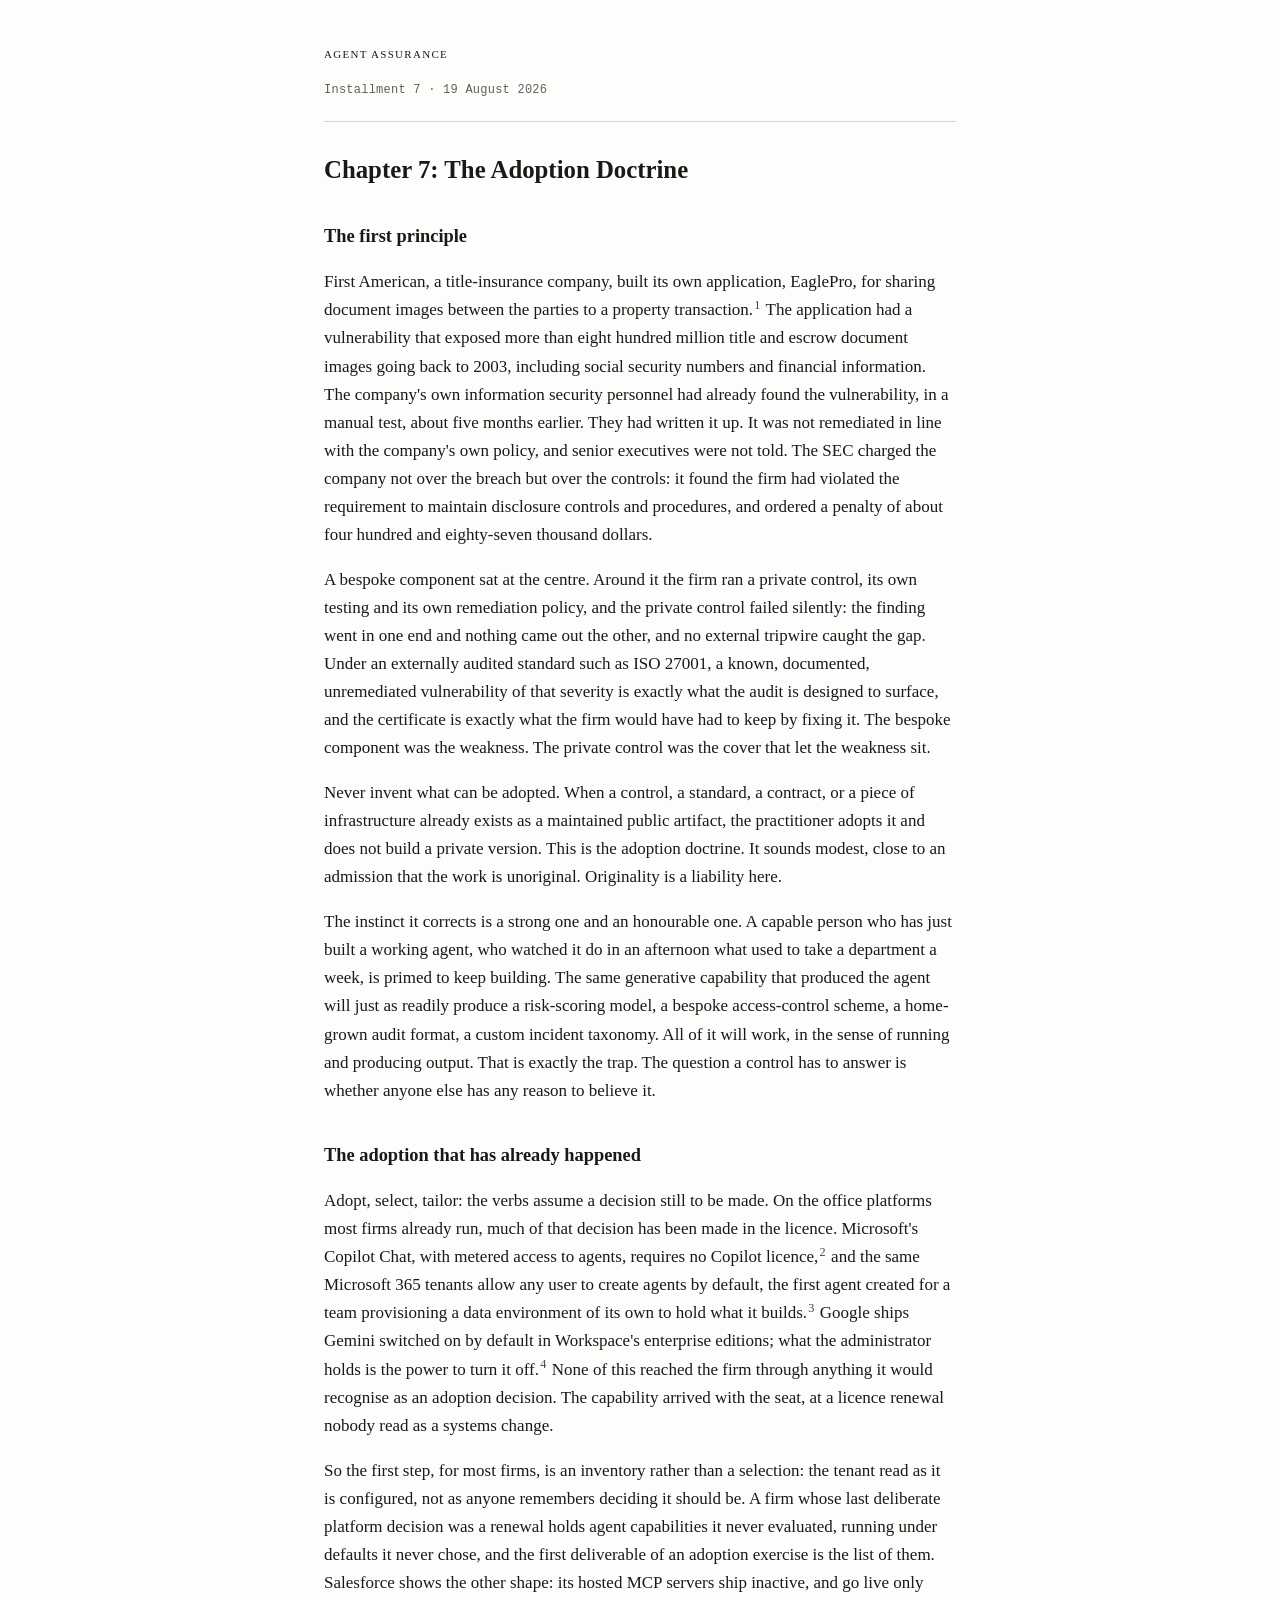
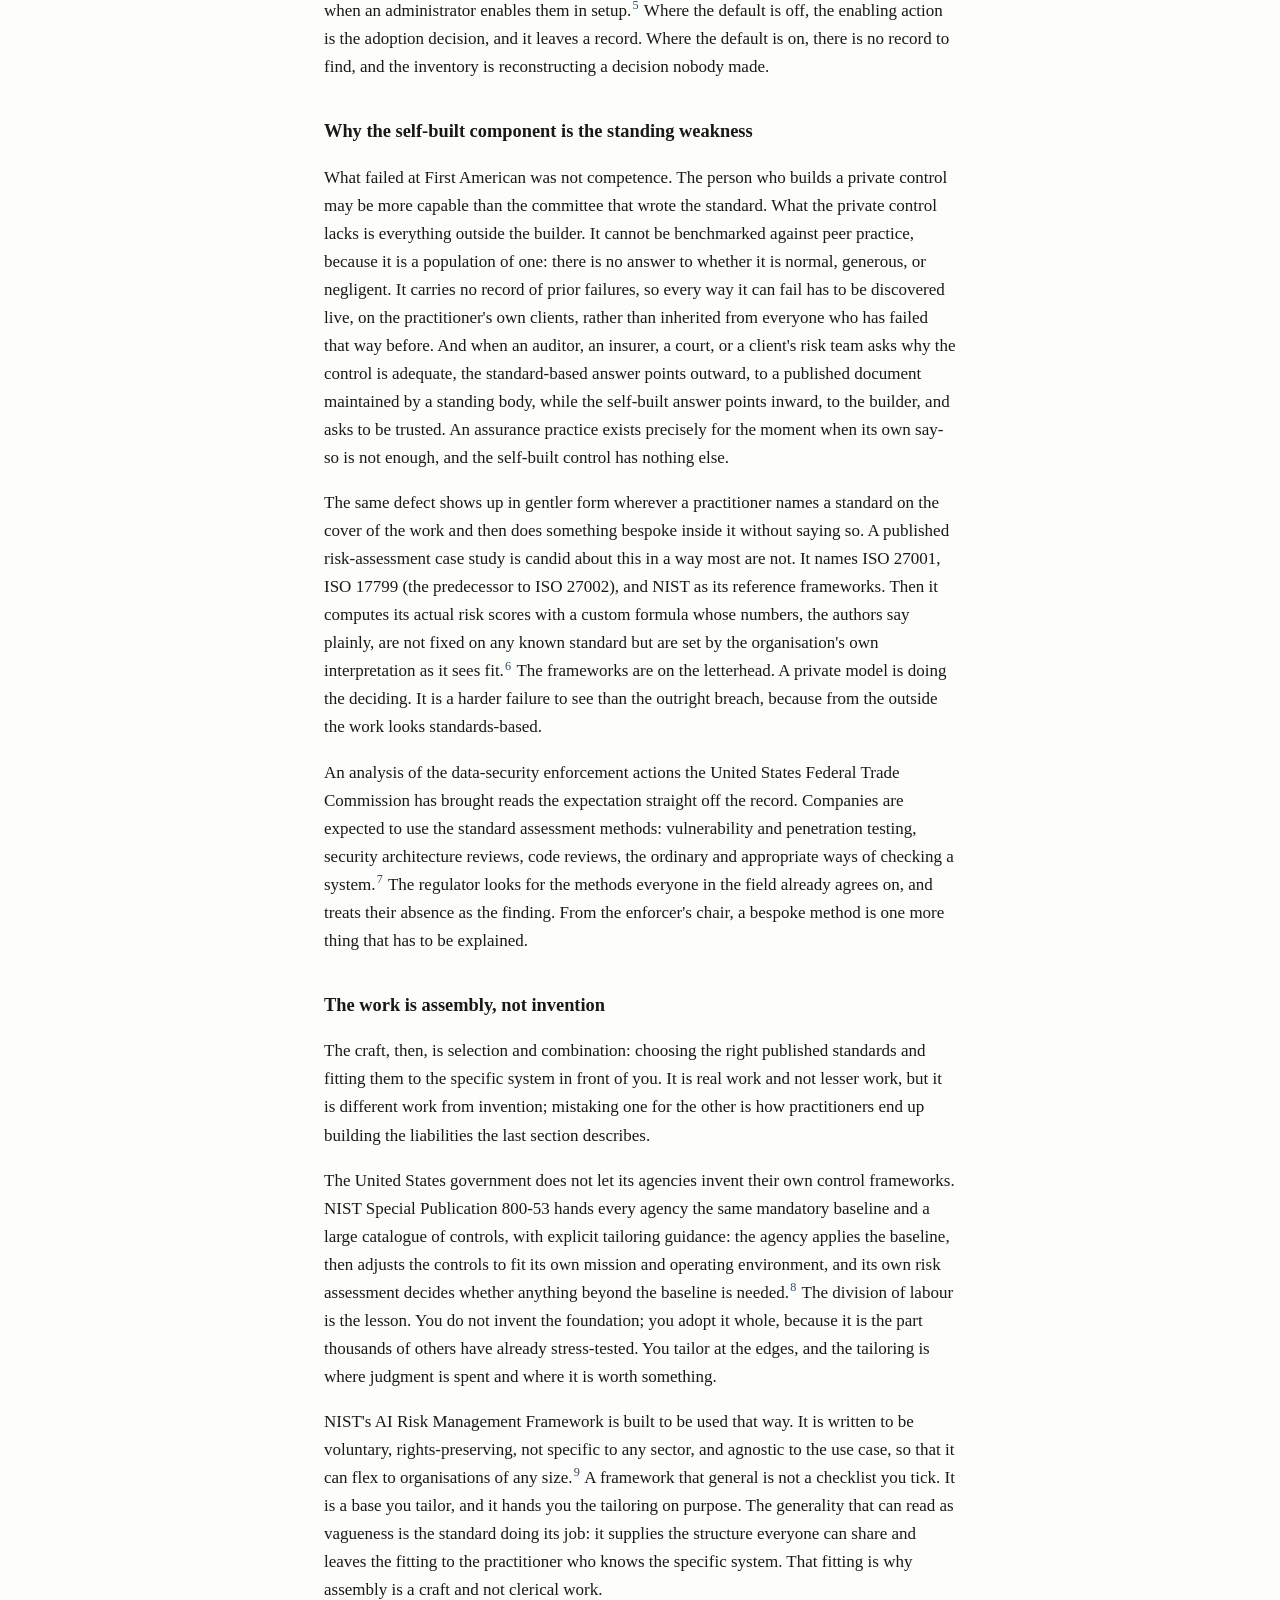
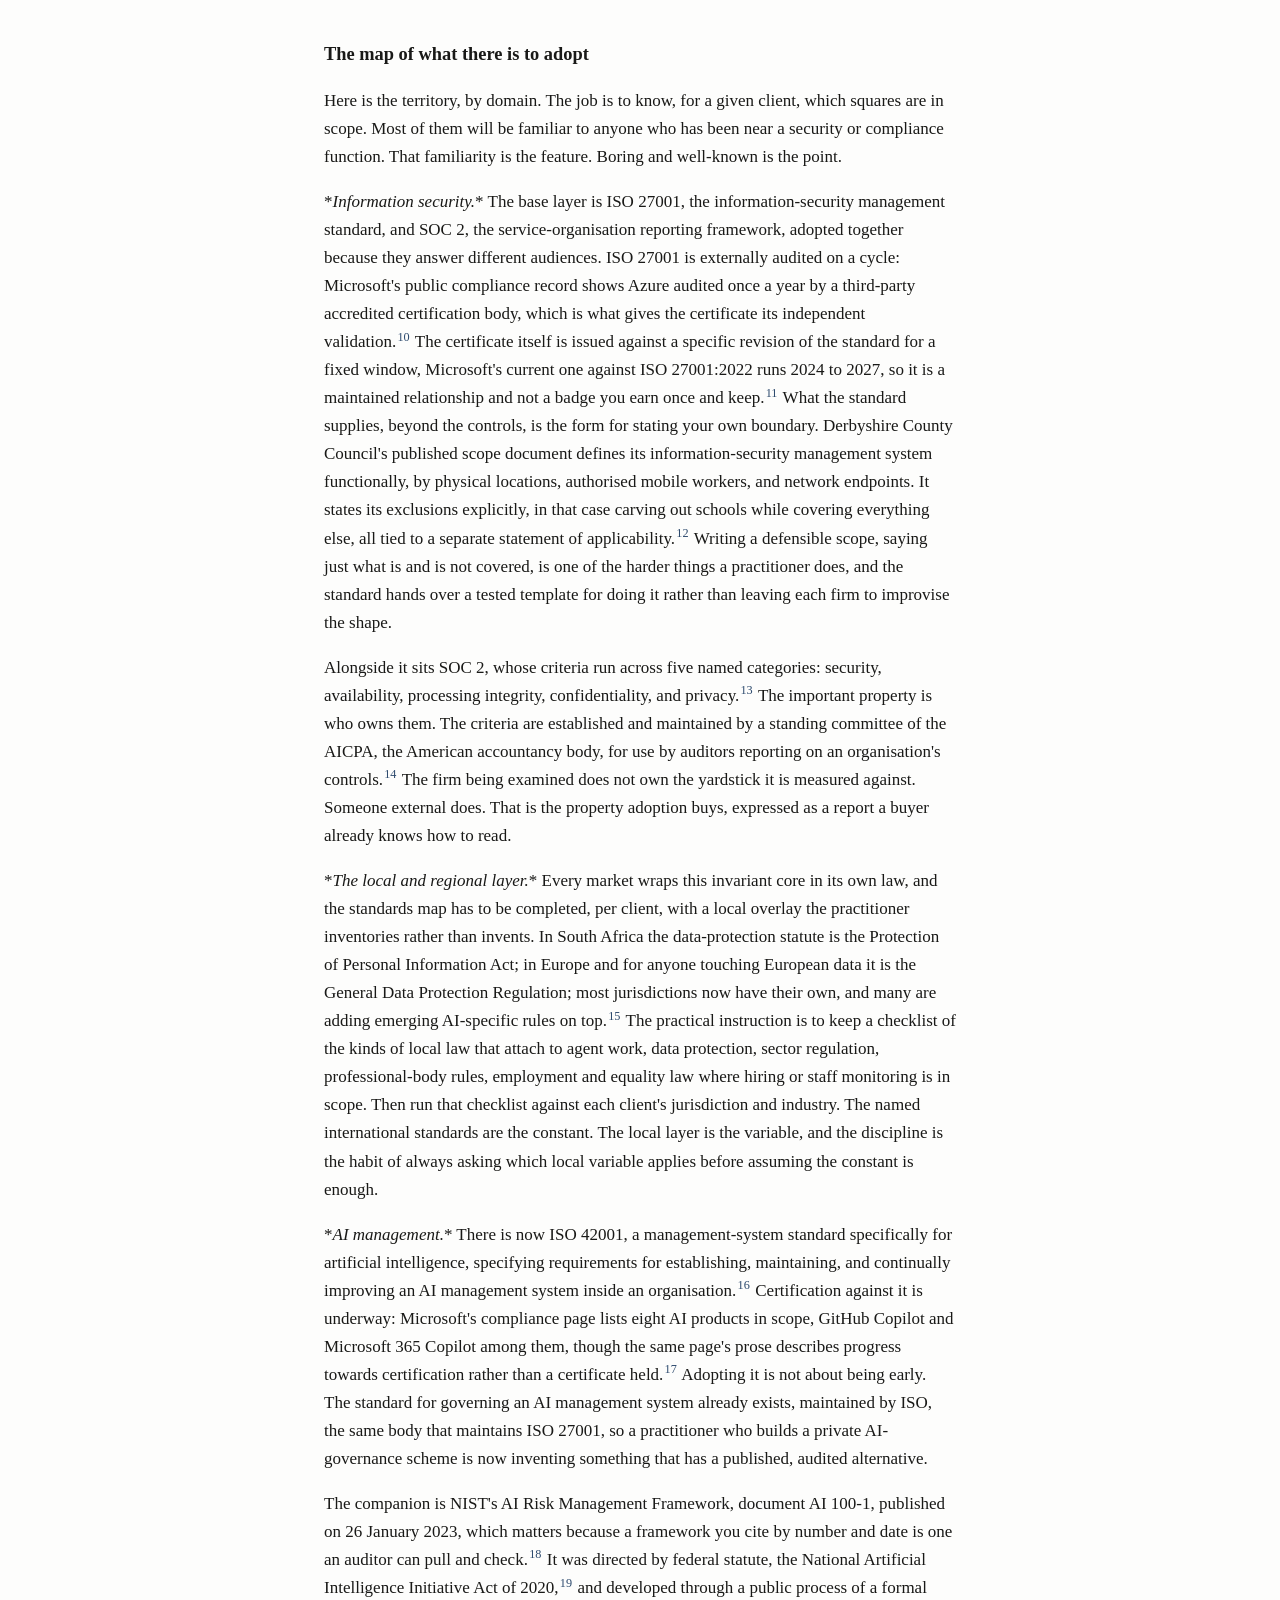
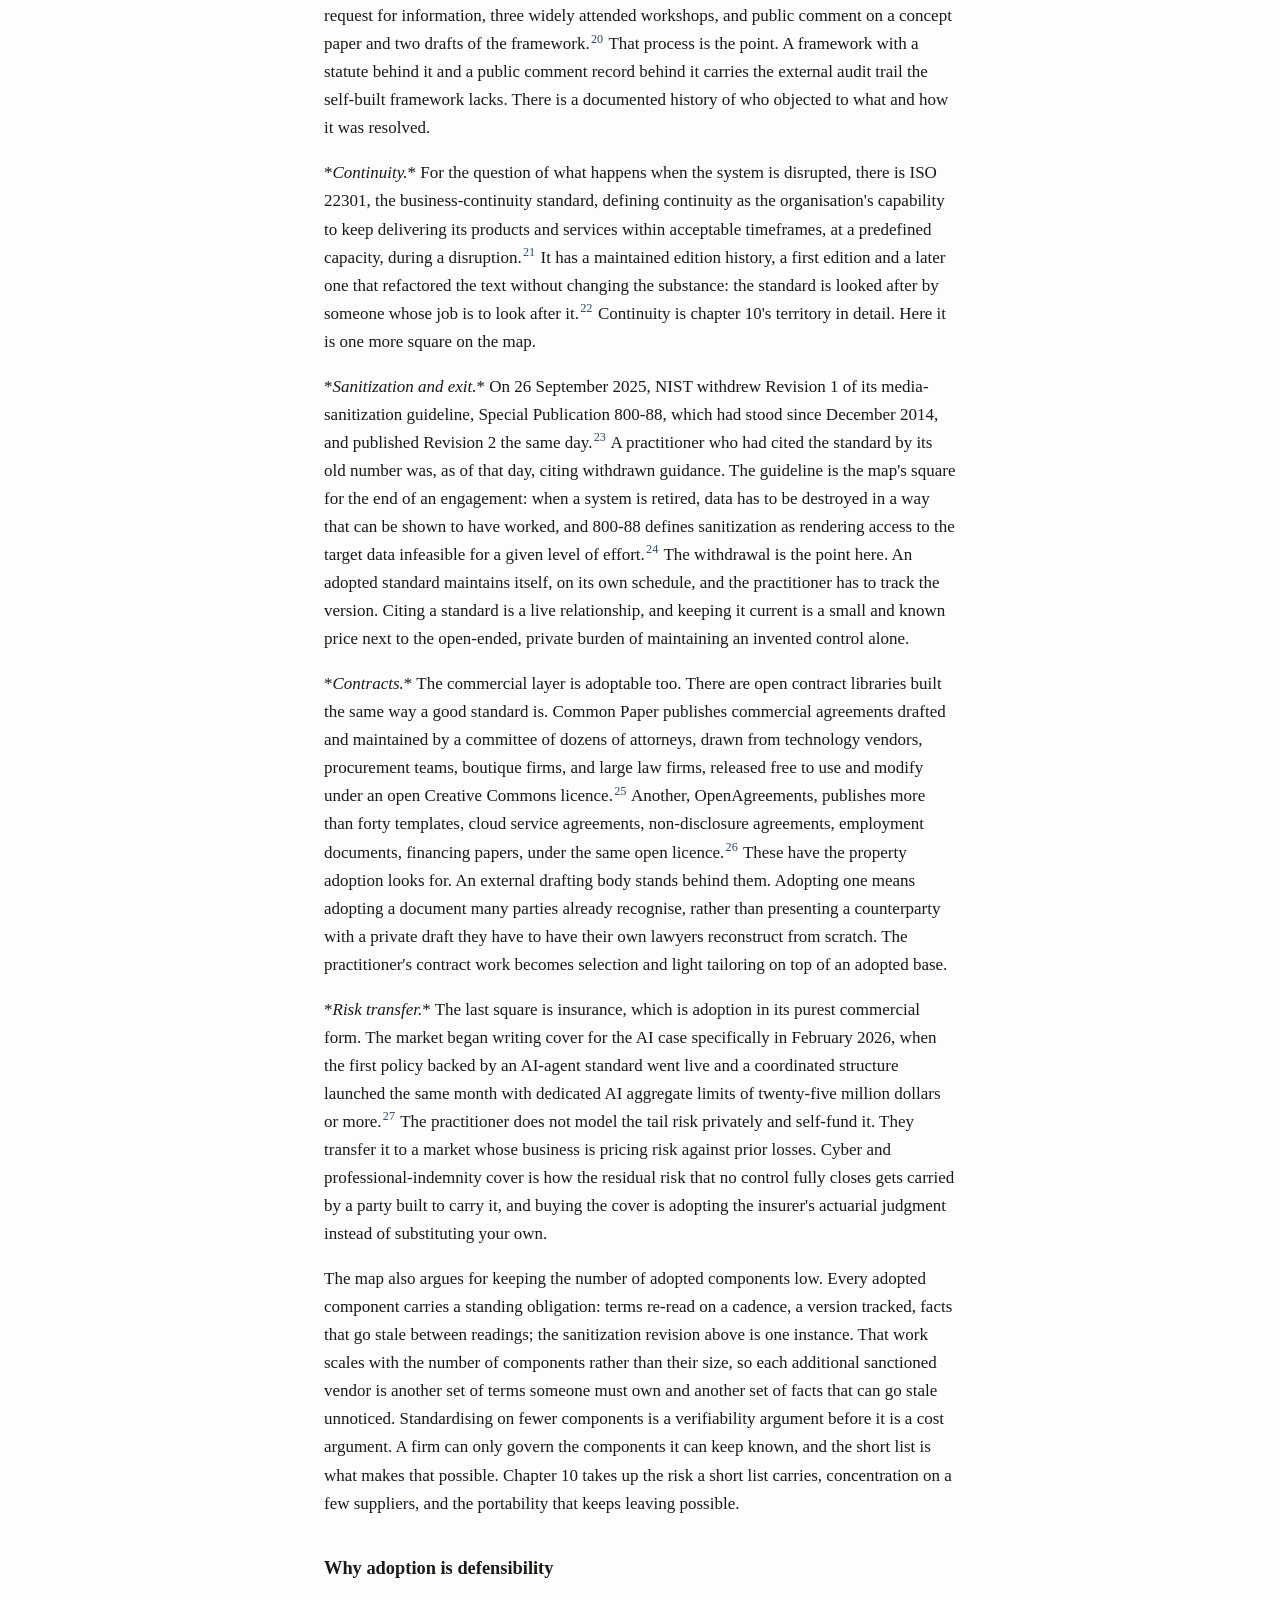
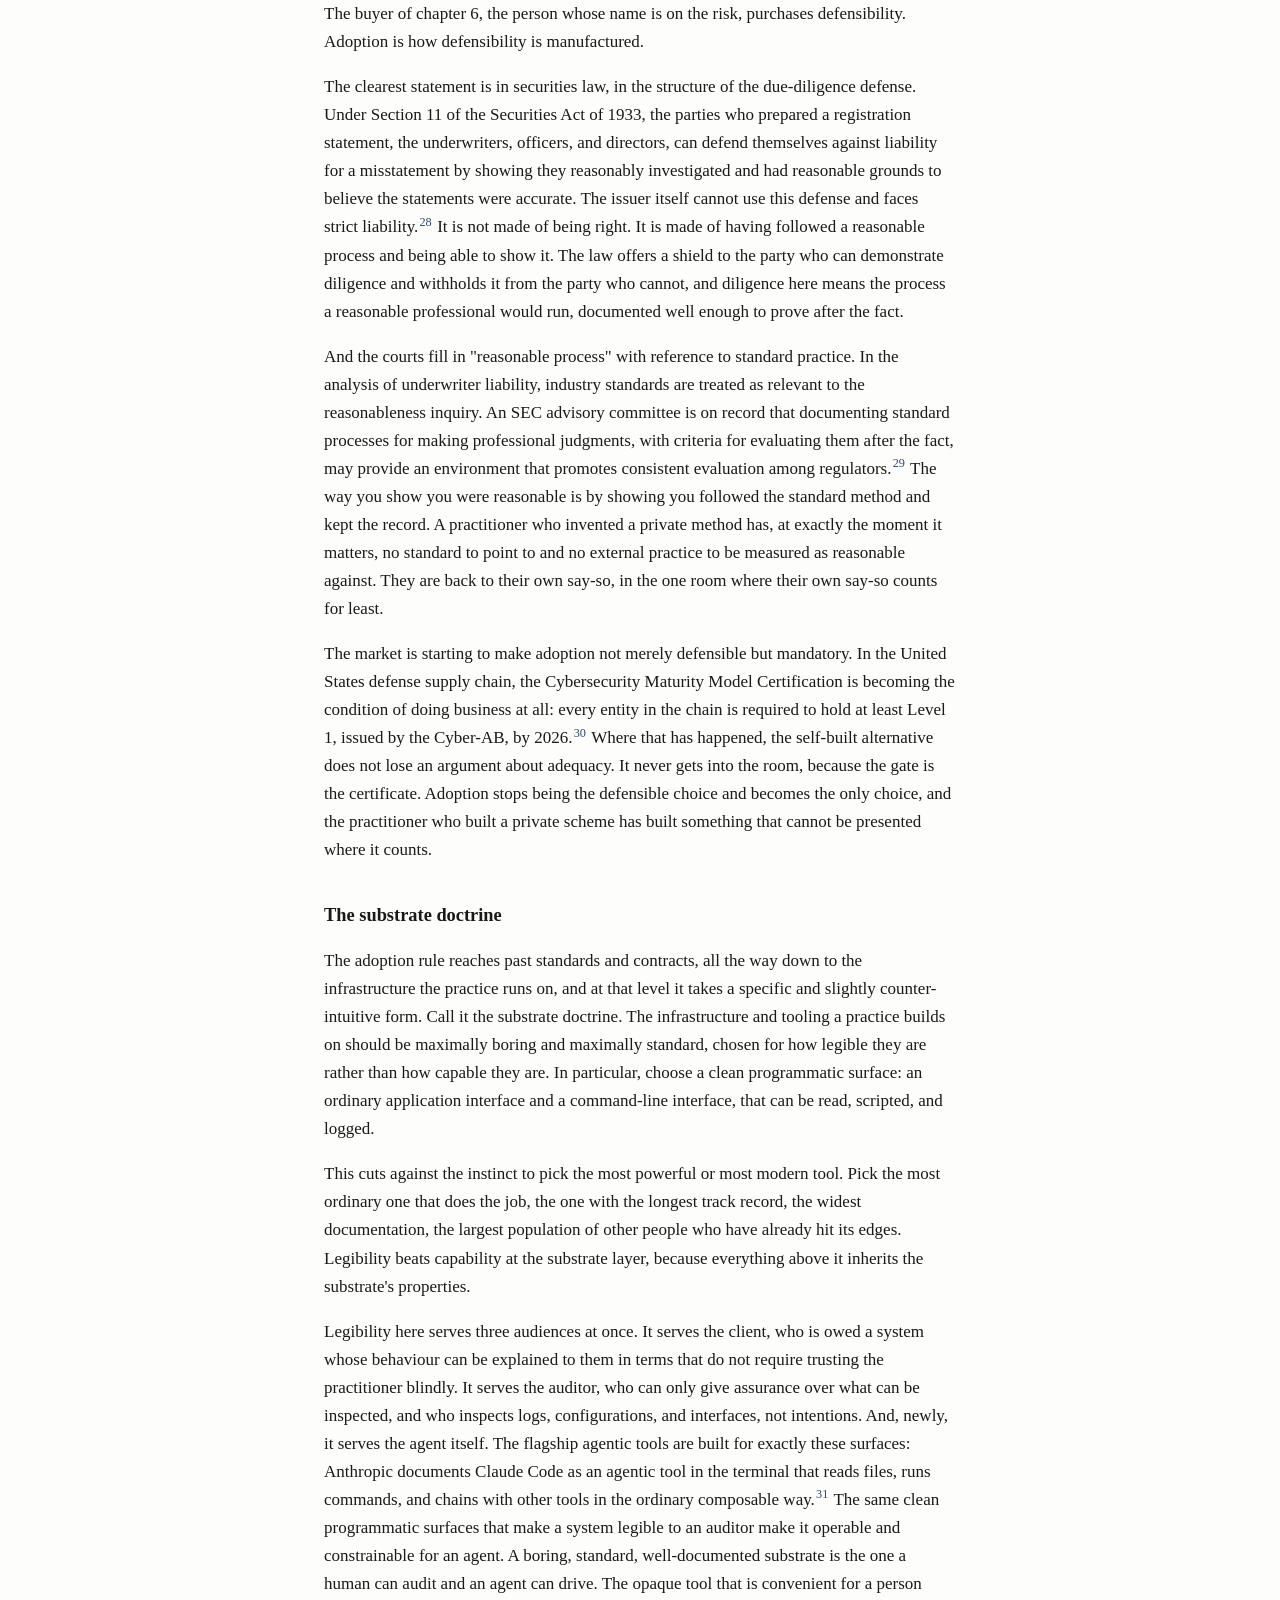
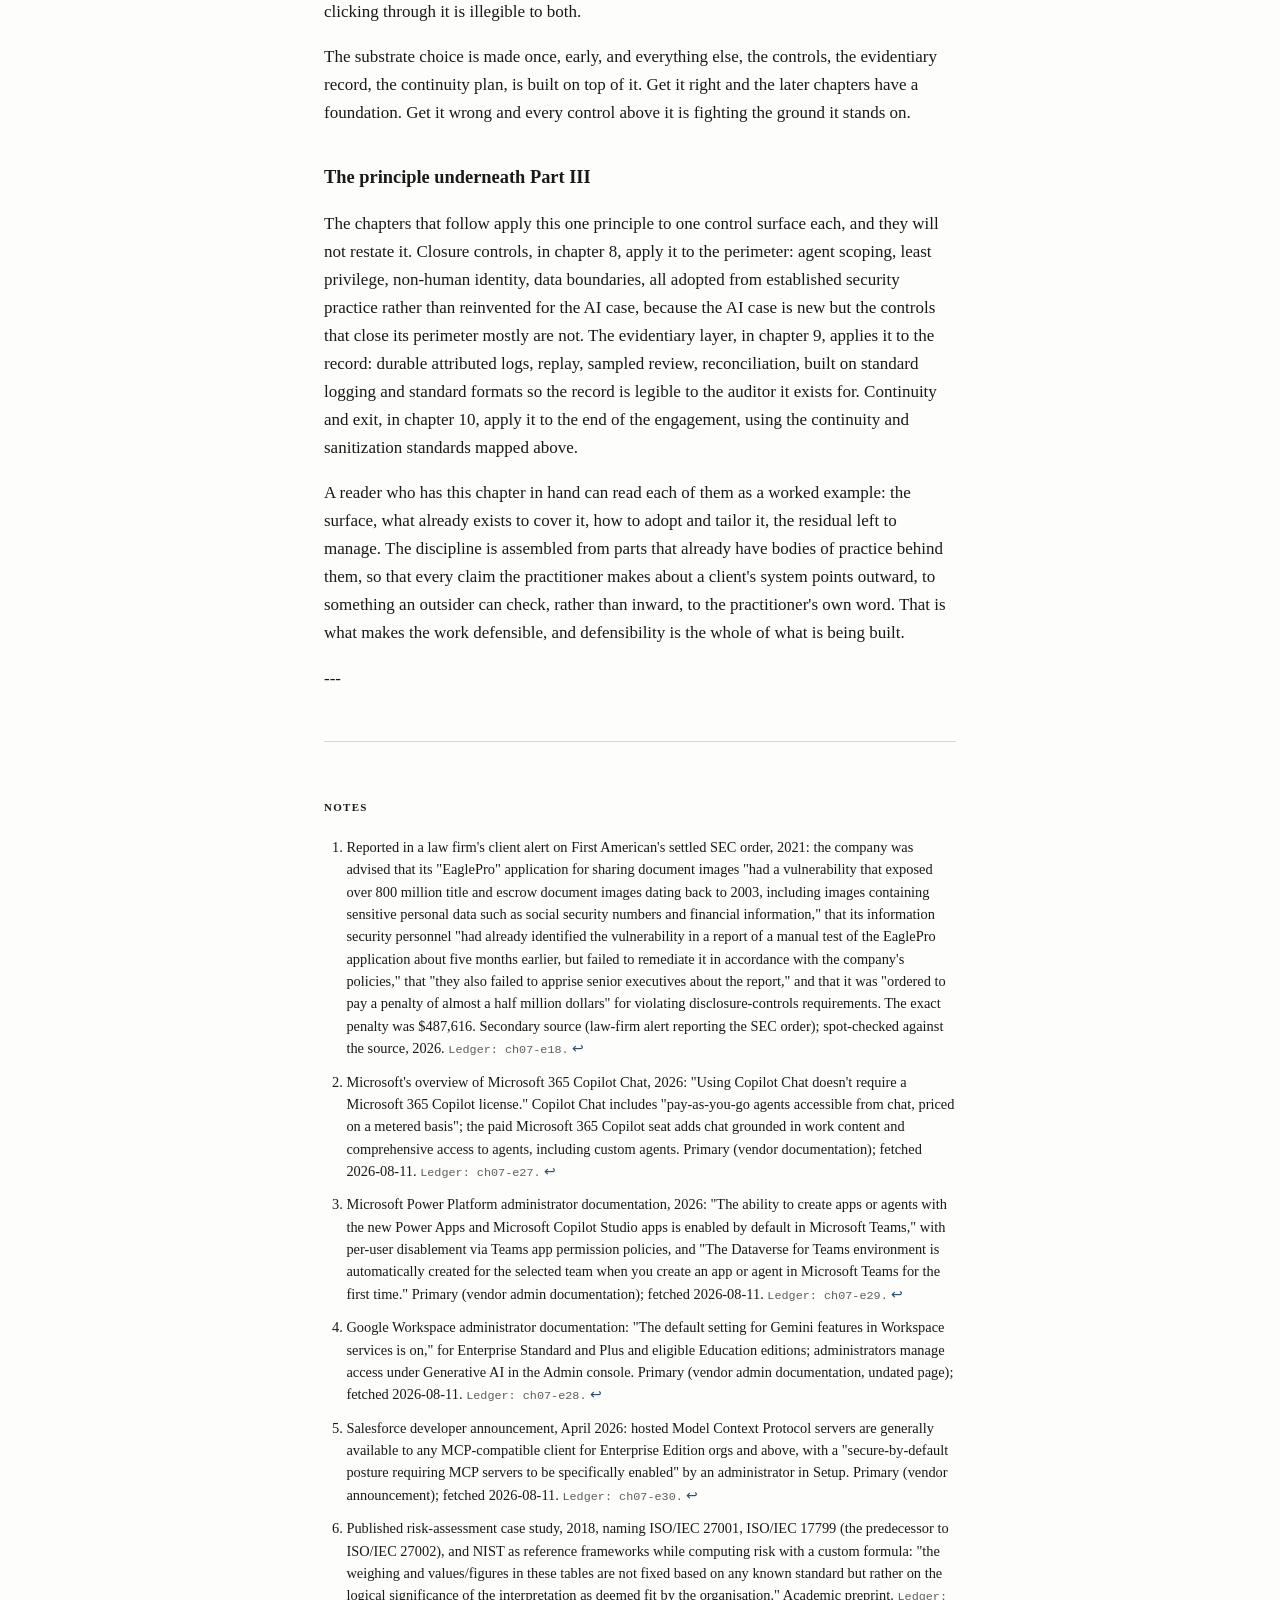
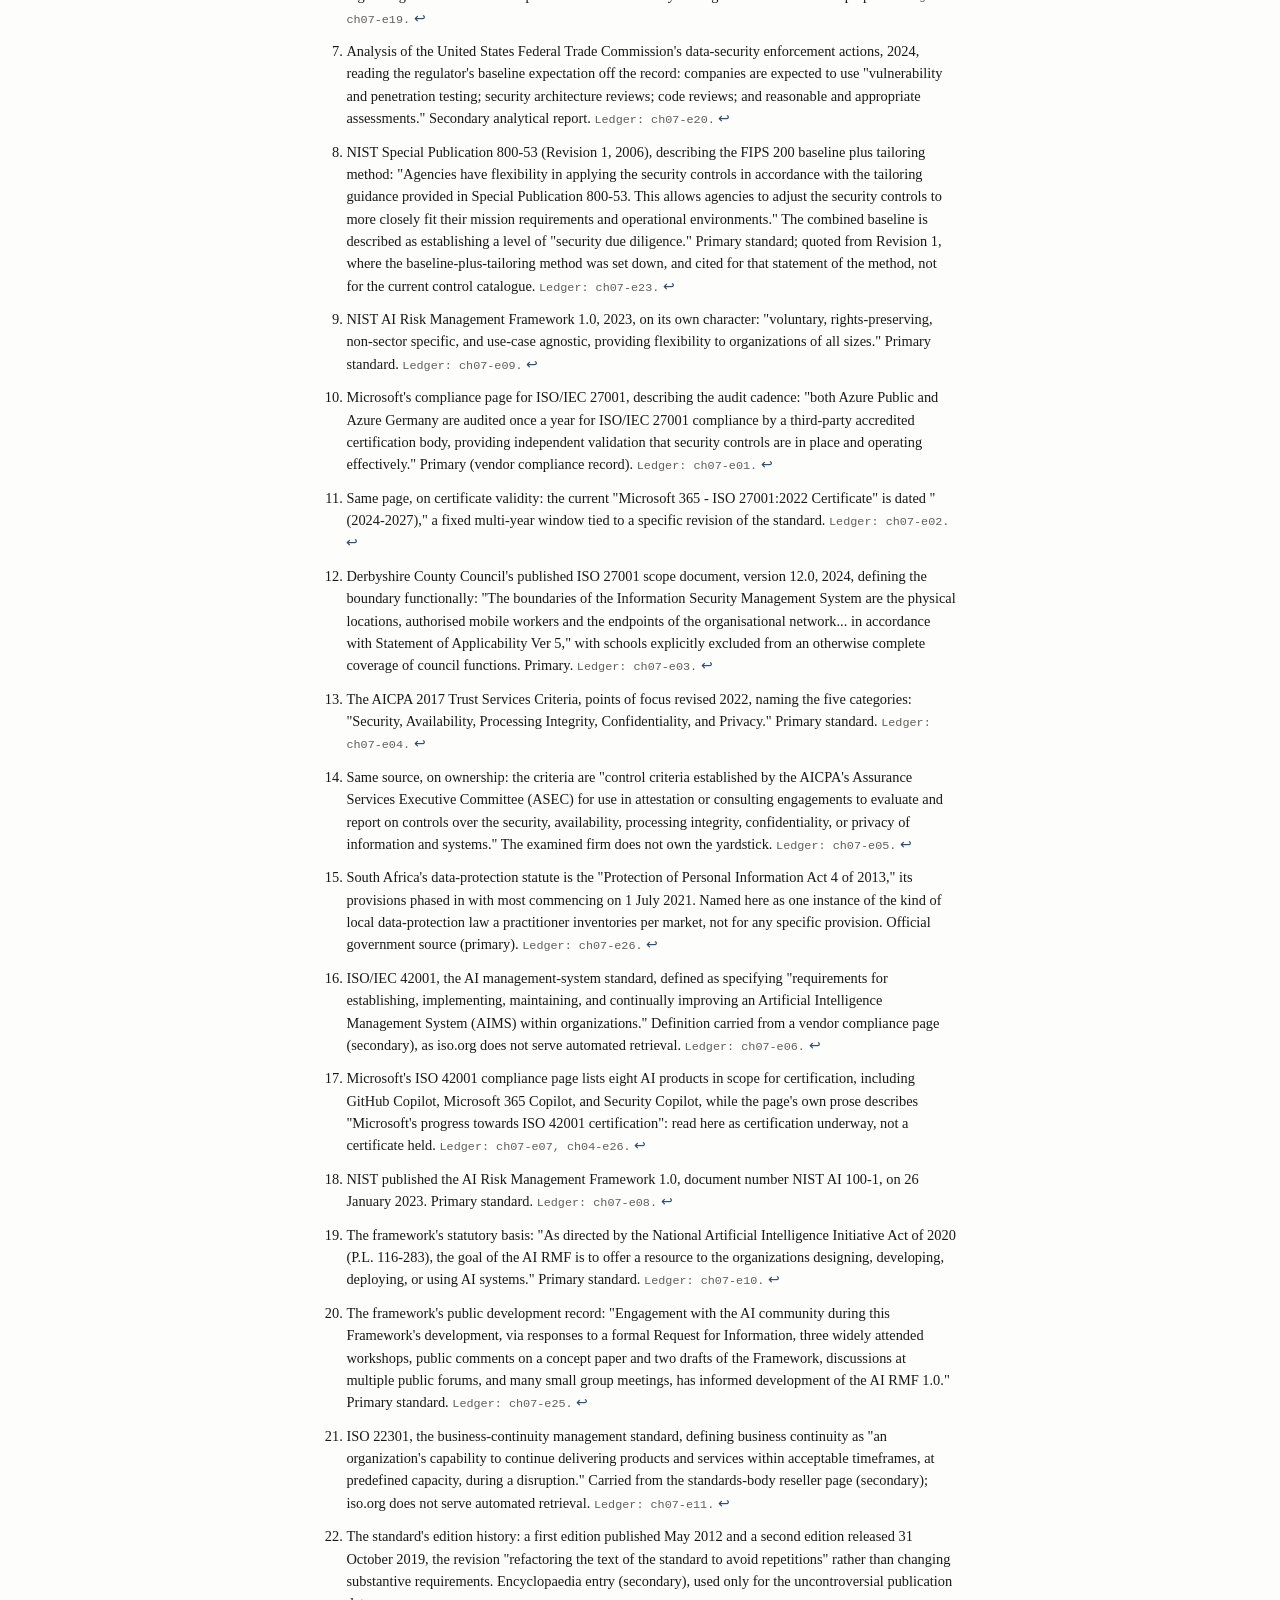
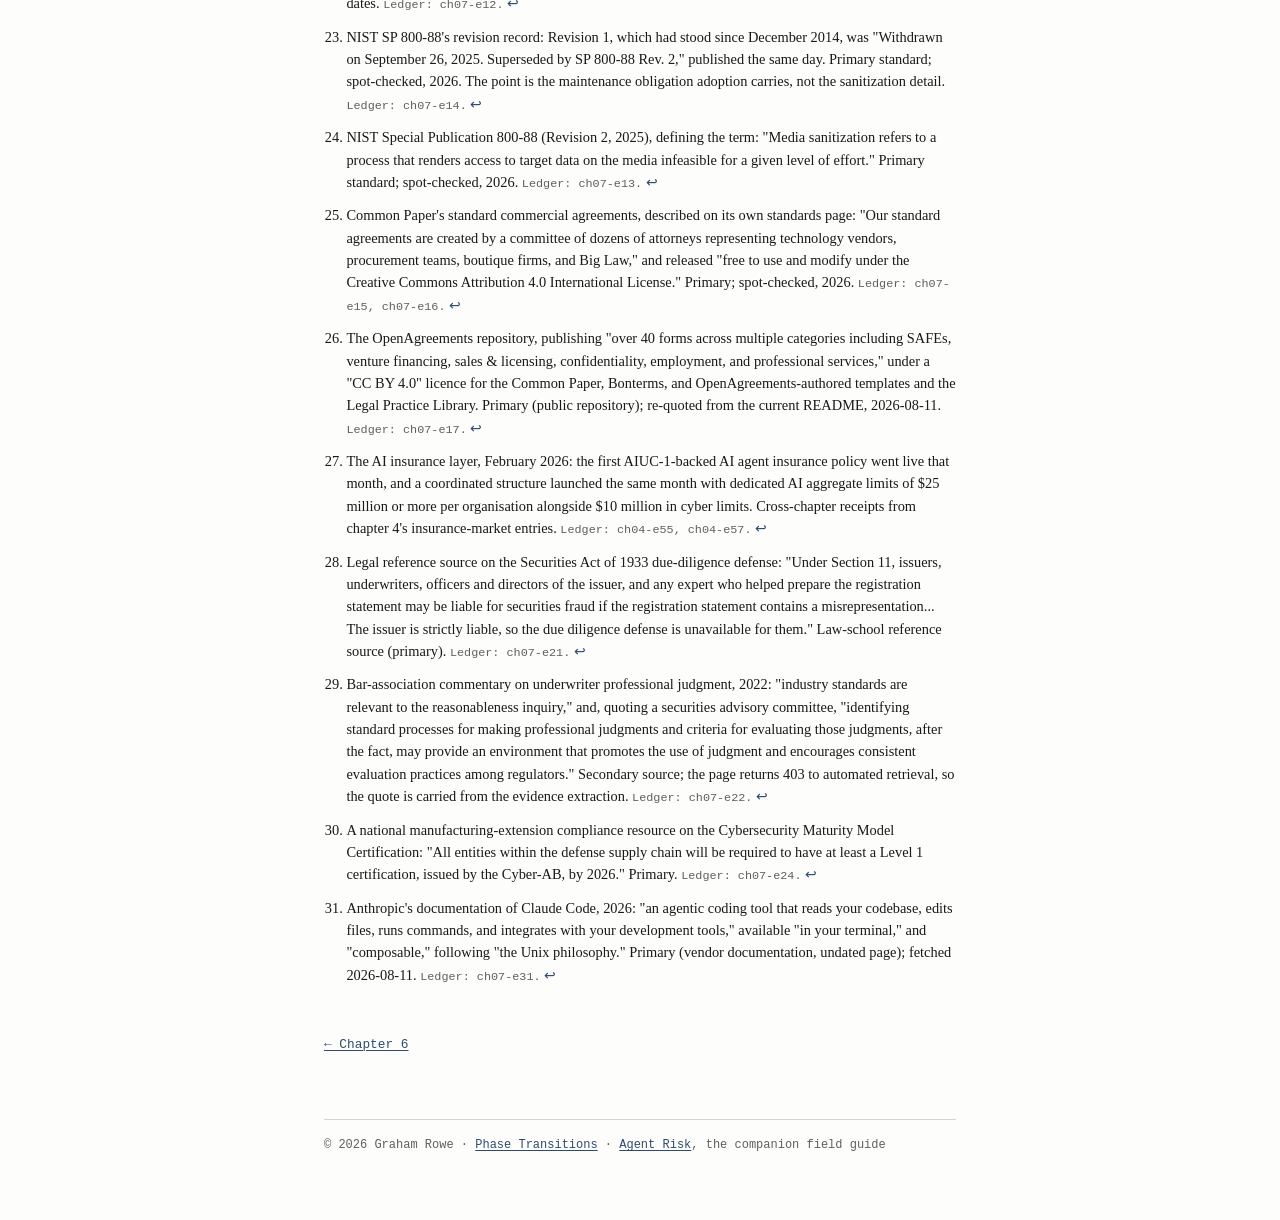
==== commit 9bd9b982: "Deploy: ch07 story-alive restructure (producer acceptance 2026-08-11)" ====
--- a/adoption-doctrine/index.html
+++ b/adoption-doctrine/index.html
@@ -4,7 +4,7 @@
 <meta charset="utf-8">
 <meta name="viewport" content="width=device-width, initial-scale=1">
 <title>Chapter 7: The Adoption Doctrine · Agent Assurance</title>
-<meta name="description" content="Never invent what can be adopted. When a control, a standard, a contract, or a piece of infrastructure already exists as a maintained public artifact, the practitioner adopts it and does not build a private version.">
+<meta name="description" content="First American, a title-insurance company, built its own application, EaglePro, for sharing document images between the parties to a property transaction.1 The application had a vulnerability that exposed more than eight hundred million...">
 <meta name="author" content="Graham Rowe">
 <meta name="color-scheme" content="light">
 <meta name="theme-color" content="#fdfdfc">
@@ -12,7 +12,7 @@
 <meta property="og:type" content="article">
 <meta property="og:site_name" content="Agent Assurance">
 <meta property="og:title" content="Chapter 7: The Adoption Doctrine">
-<meta property="og:description" content="Never invent what can be adopted. When a control, a standard, a contract, or a piece of infrastructure already exists as a maintained public artifact, the practitioner adopts it and does not build a private version.">
+<meta property="og:description" content="First American, a title-insurance company, built its own application, EaglePro, for sharing document images between the parties to a property transaction.1 The application had a vulnerability that exposed more than eight hundred million...">
 <meta property="og:url" content="https://agentassurance.phasetransitions.ai/adoption-doctrine/">
 <meta property="og:image" content="https://agentassurance.phasetransitions.ai/og.png">
 <meta property="og:image:type" content="image/png">
@@ -34,34 +34,32 @@
 <article>
 <h1>Chapter 7: The Adoption Doctrine</h1>
 <h2>The first principle</h2>
-<p>Never invent what can be adopted. When a control, a standard, a contract, or a piece of infrastructure already exists as a maintained public artifact, the practitioner adopts it and does not build a private version. The self-built component is the standing weakness in an otherwise defensible system, and the discipline's real work is assembly, not invention.</p>
-<p>This is the adoption doctrine. It sounds modest, close to an admission that the work is unoriginal. Originality is a liability here.</p>
+<p>First American, a title-insurance company, built its own application, EaglePro, for sharing document images between the parties to a property transaction.<sup id="r-eaglepro"><a href="#fn-eaglepro">1</a></sup> The application had a vulnerability that exposed more than eight hundred million title and escrow document images going back to 2003, including social security numbers and financial information. The company's own information security personnel had already found the vulnerability, in a manual test, about five months earlier. They had written it up. It was not remediated in line with the company's own policy, and senior executives were not told. The SEC charged the company not over the breach but over the controls: it found the firm had violated the requirement to maintain disclosure controls and procedures, and ordered a penalty of about four hundred and eighty-seven thousand dollars.</p>
+<p>A bespoke component sat at the centre. Around it the firm ran a private control, its own testing and its own remediation policy, and the private control failed silently: the finding went in one end and nothing came out the other, and no external tripwire caught the gap. Under an externally audited standard such as ISO 27001, a known, documented, unremediated vulnerability of that severity is exactly what the audit is designed to surface, and the certificate is exactly what the firm would have had to keep by fixing it. The bespoke component was the weakness. The private control was the cover that let the weakness sit.</p>
+<p>Never invent what can be adopted. When a control, a standard, a contract, or a piece of infrastructure already exists as a maintained public artifact, the practitioner adopts it and does not build a private version. This is the adoption doctrine. It sounds modest, close to an admission that the work is unoriginal. Originality is a liability here.</p>
 <p>The instinct it corrects is a strong one and an honourable one. A capable person who has just built a working agent, who watched it do in an afternoon what used to take a department a week, is primed to keep building. The same generative capability that produced the agent will just as readily produce a risk-scoring model, a bespoke access-control scheme, a home-grown audit format, a custom incident taxonomy. All of it will work, in the sense of running and producing output. That is exactly the trap. The question a control has to answer is whether anyone else has any reason to believe it.</p>
 <h2>The adoption that has already happened</h2>
-<p>The doctrine's verbs, adopt, select, tailor, assume a decision still to be made. On the office platforms most firms already run, much of that decision has been made in the licence. Microsoft's Copilot Chat, with metered access to agents, requires no Copilot licence,<sup id="r-copilotchat"><a href="#fn-copilotchat">1</a></sup> and the same Microsoft 365 tenants allow any user to create agents by default, the first agent created for a team provisioning a data environment of its own to hold what it builds.<sup id="r-teamsagents"><a href="#fn-teamsagents">2</a></sup> Google ships Gemini switched on by default in Workspace's enterprise editions; what the administrator holds is the power to turn it off.<sup id="r-geminidefault"><a href="#fn-geminidefault">3</a></sup> None of this reached the firm through anything it would recognise as an adoption decision. The capability arrived with the seat, at a licence renewal nobody read as a systems change.</p>
-<p>So the doctrine's first step, for most firms, is an inventory rather than a selection: the tenant read as it is configured, not as anyone remembers deciding it should be. A firm whose last deliberate platform decision was a renewal holds agent capabilities it never evaluated, running under defaults it never chose, and the first deliverable of an adoption exercise is the list of them. Salesforce shows the other shape: its hosted MCP servers ship inactive, and go live only when an administrator enables them in setup.<sup id="r-mcpclosed"><a href="#fn-mcpclosed">4</a></sup> Where the default is off, the enabling action is the adoption decision, and it leaves a record. Where the default is on, there is no record to find, and the inventory is reconstructing a decision nobody made.</p>
+<p>Adopt, select, tailor: the verbs assume a decision still to be made. On the office platforms most firms already run, much of that decision has been made in the licence. Microsoft's Copilot Chat, with metered access to agents, requires no Copilot licence,<sup id="r-copilotchat"><a href="#fn-copilotchat">2</a></sup> and the same Microsoft 365 tenants allow any user to create agents by default, the first agent created for a team provisioning a data environment of its own to hold what it builds.<sup id="r-teamsagents"><a href="#fn-teamsagents">3</a></sup> Google ships Gemini switched on by default in Workspace's enterprise editions; what the administrator holds is the power to turn it off.<sup id="r-geminidefault"><a href="#fn-geminidefault">4</a></sup> None of this reached the firm through anything it would recognise as an adoption decision. The capability arrived with the seat, at a licence renewal nobody read as a systems change.</p>
+<p>So the first step, for most firms, is an inventory rather than a selection: the tenant read as it is configured, not as anyone remembers deciding it should be. A firm whose last deliberate platform decision was a renewal holds agent capabilities it never evaluated, running under defaults it never chose, and the first deliverable of an adoption exercise is the list of them. Salesforce shows the other shape: its hosted MCP servers ship inactive, and go live only when an administrator enables them in setup.<sup id="r-mcpclosed"><a href="#fn-mcpclosed">5</a></sup> Where the default is off, the enabling action is the adoption decision, and it leaves a record. Where the default is on, there is no record to find, and the inventory is reconstructing a decision nobody made.</p>
 <h2>Why the self-built component is the standing weakness</h2>
-<p>A control built from scratch by the practitioner carries a specific defect, and it is not a defect of competence. The person who built it may be more capable than the committee that wrote the standard. The defect is that the private control stands on the practitioner's own say-so and nothing else, and an assurance discipline exists precisely for the moment when the practitioner's own say-so is not enough.</p>
-<p>Three things the self-built component cannot supply. It cannot be benchmarked against peer practice, because there is no peer practice: it is a population of one, and there is no answer to the question of whether it is normal, generous, or negligent. It carries no external audit trail of prior failures, because it has no prior, so every way it can fail has to be discovered live, on the practitioner's own clients, rather than inherited from everyone who has failed that way before. And it places the whole evidentiary burden on the builder. When an auditor, an insurer, a court, or a client's own risk team asks why the control is adequate, the standard-based answer points outward, to a published document maintained by a standing body. The self-built answer points inward, to the builder, and asks to be trusted. That is the weakest position an assurance practice can occupy, and it is the position the doctrine is written to avoid.</p>
-<p>First American, a title-insurance company, built its own application, EaglePro, for sharing document images between the parties to a property transaction.<sup id="r-eaglepro"><a href="#fn-eaglepro">5</a></sup> The application had a vulnerability that exposed more than eight hundred million title and escrow document images going back to 2003, including social security numbers and financial information. The company's own information security personnel had already found the vulnerability, in a manual test, about five months earlier. They had written it up. It was not remediated in line with the company's own policy, and senior executives were not told. The SEC charged the company not over the breach but over the controls: it found the firm had violated the requirement to maintain disclosure controls and procedures, and ordered a penalty of about four hundred and eighty-seven thousand dollars.</p>
-<p>A bespoke component sat at the centre. Around it the firm ran a private control, its own testing and its own remediation policy, and the private control failed silently: the finding went in one end and nothing came out the other, and no external tripwire caught the gap. A standard-based control has that tripwire built in. Under an externally audited information-security standard, a known, documented, unremediated vulnerability of that severity is exactly the kind of thing the audit is designed to surface, and the certificate is exactly the thing the firm would have had to keep by fixing it. The bespoke component was the weakness. The private control was the cover that let the weakness sit.</p>
-<p>The same defect shows up in gentler form wherever a practitioner names a standard on the cover of their work and then does something bespoke inside it without saying so. A published risk-assessment case study is candid about this in a way most are not. It names ISO 27001, ISO 17799 (the predecessor to ISO 27002), and NIST as its reference frameworks. Then it computes its actual risk scores with a custom formula whose numbers, the authors say plainly, are not fixed on any known standard but are set by the organisation's own interpretation as it sees fit.<sup id="r-spartax"><a href="#fn-spartax">6</a></sup> The frameworks are on the letterhead. A private model is doing the deciding. It is a harder failure to see than the outright breach, because from the outside the work looks standards-based. The test is where the load actually sits, and whether that place has anything behind it but the author.</p>
+<p>What failed at First American was not competence. The person who builds a private control may be more capable than the committee that wrote the standard. What the private control lacks is everything outside the builder. It cannot be benchmarked against peer practice, because it is a population of one: there is no answer to whether it is normal, generous, or negligent. It carries no record of prior failures, so every way it can fail has to be discovered live, on the practitioner's own clients, rather than inherited from everyone who has failed that way before. And when an auditor, an insurer, a court, or a client's risk team asks why the control is adequate, the standard-based answer points outward, to a published document maintained by a standing body, while the self-built answer points inward, to the builder, and asks to be trusted. An assurance practice exists precisely for the moment when its own say-so is not enough, and the self-built control has nothing else.</p>
+<p>The same defect shows up in gentler form wherever a practitioner names a standard on the cover of the work and then does something bespoke inside it without saying so. A published risk-assessment case study is candid about this in a way most are not. It names ISO 27001, ISO 17799 (the predecessor to ISO 27002), and NIST as its reference frameworks. Then it computes its actual risk scores with a custom formula whose numbers, the authors say plainly, are not fixed on any known standard but are set by the organisation's own interpretation as it sees fit.<sup id="r-spartax"><a href="#fn-spartax">6</a></sup> The frameworks are on the letterhead. A private model is doing the deciding. It is a harder failure to see than the outright breach, because from the outside the work looks standards-based.</p>
 <p>An analysis of the data-security enforcement actions the United States Federal Trade Commission has brought reads the expectation straight off the record. Companies are expected to use the standard assessment methods: vulnerability and penetration testing, security architecture reviews, code reviews, the ordinary and appropriate ways of checking a system.<sup id="r-ftcmethods"><a href="#fn-ftcmethods">7</a></sup> The regulator looks for the methods everyone in the field already agrees on, and treats their absence as the finding. From the enforcer's chair, a bespoke method is one more thing that has to be explained.</p>
 <h2>The work is assembly, not invention</h2>
-<p>If the self-built component is the weakness, then the discipline's actual craft is selecting the right published standards, combining them correctly, and applying them to the specific system in front of you. This is real work and it is not lesser work, but it is a different kind of work than invention, and mistaking one for the other is how practitioners end up building the very liabilities the doctrine warns against.</p>
-<p>The clearest statement of where judgment lives comes from the control framework the United States government runs on its own systems, NIST Special Publication 800-53. It combines a mandatory baseline with a large catalogue of controls and explicit tailoring guidance. The agency applies the baseline, then adjusts the controls to fit its own mission and operating environment. The agency's own risk assessment decides whether anything beyond the baseline is needed.<sup id="r-tailor"><a href="#fn-tailor">8</a></sup> That is the method the doctrine describes, set down by the body that wrote it. You do not invent the foundation. You adopt it, whole, because it is the part that thousands of others have already stress-tested. Then you tailor at the edges, and the tailoring is where your judgment is spent and where it is worth something. Invention at the foundation is waste and exposure. Invention at the edges, on top of an adopted base, is the job.</p>
-<p>NIST's AI Risk Management Framework, the one most relevant to this book, is built to be used that way. It is written to be voluntary, rights-preserving, not specific to any sector, and agnostic to the use case, so that it can flex to organisations of any size.<sup id="r-airmf"><a href="#fn-airmf">9</a></sup> A framework that general is not a checklist you tick. It is a base you tailor, and it hands you the tailoring on purpose. The generality that can read as vagueness is the standard doing its job: it supplies the structure everyone can share and leaves the fitting to the practitioner who knows the specific system. That division, shared structure adopted, specific fit tailored, is the whole method, and it is why assembly is a craft and not clerical work.</p>
+<p>The craft, then, is selection and combination: choosing the right published standards and fitting them to the specific system in front of you. It is real work and not lesser work, but it is different work from invention; mistaking one for the other is how practitioners end up building the liabilities the last section describes.</p>
+<p>The United States government does not let its agencies invent their own control frameworks. NIST Special Publication 800-53 hands every agency the same mandatory baseline and a large catalogue of controls, with explicit tailoring guidance: the agency applies the baseline, then adjusts the controls to fit its own mission and operating environment, and its own risk assessment decides whether anything beyond the baseline is needed.<sup id="r-tailor"><a href="#fn-tailor">8</a></sup> The division of labour is the lesson. You do not invent the foundation; you adopt it whole, because it is the part thousands of others have already stress-tested. You tailor at the edges, and the tailoring is where judgment is spent and where it is worth something.</p>
+<p>NIST's AI Risk Management Framework is built to be used that way. It is written to be voluntary, rights-preserving, not specific to any sector, and agnostic to the use case, so that it can flex to organisations of any size.<sup id="r-airmf"><a href="#fn-airmf">9</a></sup> A framework that general is not a checklist you tick. It is a base you tailor, and it hands you the tailoring on purpose. The generality that can read as vagueness is the standard doing its job: it supplies the structure everyone can share and leaves the fitting to the practitioner who knows the specific system. That fitting is why assembly is a craft and not clerical work.</p>
 <h2>The map of what there is to adopt</h2>
-<p>Here is the territory, by domain, named as standards and frameworks rather than as vendors, because the standard is the durable thing and the vendor is the fast-moving thing that belongs in a footnote. The practitioner's job is to hold this map and know, for a given client, which squares on it are in scope. Most of these will be familiar to anyone who has been near a security or compliance function. That familiarity is the feature. Boring and well-known is the point.</p>
+<p>Here is the territory, by domain. The job is to know, for a given client, which squares are in scope. Most of them will be familiar to anyone who has been near a security or compliance function. That familiarity is the feature. Boring and well-known is the point.</p>
 <p>*<em>Information security.</em>* The base layer is ISO 27001, the information-security management standard, and SOC 2, the service-organisation reporting framework, adopted together because they answer different audiences. ISO 27001 is externally audited on a cycle: Microsoft's public compliance record shows Azure audited once a year by a third-party accredited certification body, which is what gives the certificate its independent validation.<sup id="r-iso27001audit"><a href="#fn-iso27001audit">10</a></sup> The certificate itself is issued against a specific revision of the standard for a fixed window, Microsoft's current one against ISO 27001:2022 runs 2024 to 2027, so it is a maintained relationship and not a badge you earn once and keep.<sup id="r-iso27001cert"><a href="#fn-iso27001cert">11</a></sup> What the standard supplies, beyond the controls, is the form for stating your own boundary. Derbyshire County Council's published scope document defines its information-security management system functionally, by physical locations, authorised mobile workers, and network endpoints. It states its exclusions explicitly, in that case carving out schools while covering everything else, all tied to a separate statement of applicability.<sup id="r-iso27001scope"><a href="#fn-iso27001scope">12</a></sup> Writing a defensible scope, saying just what is and is not covered, is one of the harder things a practitioner does, and the standard hands over a tested template for doing it rather than leaving each firm to improvise the shape.</p>
-<p>Alongside it sits SOC 2, whose criteria run across five named categories: security, availability, processing integrity, confidentiality, and privacy.<sup id="r-soc2"><a href="#fn-soc2">13</a></sup> The important property is who owns them. The criteria are established and maintained by a standing committee of the AICPA, the American accountancy body, for use by auditors reporting on an organisation's controls.<sup id="r-soc2owner"><a href="#fn-soc2owner">14</a></sup> The firm being examined does not own the yardstick it is measured against. Someone external does. That is the property the whole doctrine is chasing, expressed as a report a buyer already knows how to read.</p>
+<p>Alongside it sits SOC 2, whose criteria run across five named categories: security, availability, processing integrity, confidentiality, and privacy.<sup id="r-soc2"><a href="#fn-soc2">13</a></sup> The important property is who owns them. The criteria are established and maintained by a standing committee of the AICPA, the American accountancy body, for use by auditors reporting on an organisation's controls.<sup id="r-soc2owner"><a href="#fn-soc2owner">14</a></sup> The firm being examined does not own the yardstick it is measured against. Someone external does. That is the property adoption buys, expressed as a report a buyer already knows how to read.</p>
 <p>*<em>The local and regional layer.</em>* Every market wraps this invariant core in its own law, and the standards map has to be completed, per client, with a local overlay the practitioner inventories rather than invents. In South Africa the data-protection statute is the Protection of Personal Information Act; in Europe and for anyone touching European data it is the General Data Protection Regulation; most jurisdictions now have their own, and many are adding emerging AI-specific rules on top.<sup id="r-popia"><a href="#fn-popia">15</a></sup> The practical instruction is to keep a checklist of the kinds of local law that attach to agent work, data protection, sector regulation, professional-body rules, employment and equality law where hiring or staff monitoring is in scope. Then run that checklist against each client's jurisdiction and industry. The named international standards are the constant. The local layer is the variable, and the discipline is the habit of always asking which local variable applies before assuming the constant is enough.</p>
 <p>*<em>AI management.</em>* There is now ISO 42001, a management-system standard specifically for artificial intelligence, specifying requirements for establishing, maintaining, and continually improving an AI management system inside an organisation.<sup id="r-iso42001"><a href="#fn-iso42001">16</a></sup> Certification against it is underway: Microsoft's compliance page lists eight AI products in scope, GitHub Copilot and Microsoft 365 Copilot among them, though the same page's prose describes progress towards certification rather than a certificate held.<sup id="r-iso42001scope"><a href="#fn-iso42001scope">17</a></sup> Adopting it is not about being early. The standard for governing an AI management system already exists, maintained by ISO, the same body that maintains ISO 27001, so a practitioner who builds a private AI-governance scheme is now inventing something that has a published, audited alternative.</p>
-<p>The companion is NIST's AI Risk Management Framework, document AI 100-1, published on 26 January 2023, which matters because a framework you cite by number and date is one an auditor can pull and check.<sup id="r-airmfpub"><a href="#fn-airmfpub">18</a></sup> It was directed by federal statute, the National Artificial Intelligence Initiative Act of 2020,<sup id="r-airmfmandate"><a href="#fn-airmfmandate">19</a></sup> and developed through a public process of a formal request for information, three widely attended workshops, and public comment on a concept paper and two drafts of the framework.<sup id="r-airmfprocess"><a href="#fn-airmfprocess">20</a></sup> That process is the point. A framework with a statute behind it and a public comment record behind it carries the external audit trail the self-built framework lacks. There is a documented history of who objected to what and how it was resolved. That is a form of the prior-failure record that makes a standard worth more than a private scheme however clever.</p>
+<p>The companion is NIST's AI Risk Management Framework, document AI 100-1, published on 26 January 2023, which matters because a framework you cite by number and date is one an auditor can pull and check.<sup id="r-airmfpub"><a href="#fn-airmfpub">18</a></sup> It was directed by federal statute, the National Artificial Intelligence Initiative Act of 2020,<sup id="r-airmfmandate"><a href="#fn-airmfmandate">19</a></sup> and developed through a public process of a formal request for information, three widely attended workshops, and public comment on a concept paper and two drafts of the framework.<sup id="r-airmfprocess"><a href="#fn-airmfprocess">20</a></sup> That process is the point. A framework with a statute behind it and a public comment record behind it carries the external audit trail the self-built framework lacks. There is a documented history of who objected to what and how it was resolved.</p>
 <p>*<em>Continuity.</em>* For the question of what happens when the system is disrupted, there is ISO 22301, the business-continuity standard, defining continuity as the organisation's capability to keep delivering its products and services within acceptable timeframes, at a predefined capacity, during a disruption.<sup id="r-iso22301"><a href="#fn-iso22301">21</a></sup> It has a maintained edition history, a first edition and a later one that refactored the text without changing the substance: the standard is looked after by someone whose job is to look after it.<sup id="r-iso22301history"><a href="#fn-iso22301history">22</a></sup> Continuity is chapter 10's territory in detail. Here it is one more square on the map.</p>
-<p>*<em>Sanitization and exit.</em>* When an engagement ends, or a system is retired, data has to be destroyed in a way that can be shown to have worked. NIST's guideline, Special Publication 800-88, covers this, defining media sanitization as rendering access to the target data infeasible for a given level of effort.<sup id="r-sanitize"><a href="#fn-sanitize">23</a></sup> Revision 1, which had stood since December 2014, was withdrawn on 26 September 2025 and replaced the same day by Revision 2.<sup id="r-sanitizerev"><a href="#fn-sanitizerev">24</a></sup> A practitioner who had cited the standard by its old number was, as of that day, citing withdrawn guidance. That obligation comes bundled with adopting a standard: it maintains itself, on its own schedule, and the practitioner has to track the version. Citing a standard is a live relationship, and the discipline includes keeping it current, which is a small and known price next to the open-ended, private burden of maintaining an invented control alone.</p>
-<p>*<em>Contracts.</em>* The commercial layer is adoptable too. There are open contract libraries built the same way a good standard is. Common Paper publishes commercial agreements drafted and maintained by a committee of dozens of attorneys, drawn from technology vendors, procurement teams, boutique firms, and large law firms, released free to use and modify under an open Creative Commons licence.<sup id="r-commonpaper"><a href="#fn-commonpaper">25</a></sup> Another, OpenAgreements, publishes more than forty templates, cloud service agreements, non-disclosure agreements, employment documents, financing papers, under the same open licence.<sup id="r-openagreements"><a href="#fn-openagreements">26</a></sup> These have the property the doctrine values in a standard. An external drafting body stands behind them. Adopting one means adopting a document many parties already recognise, rather than presenting a counterparty with a private draft they have to have their own lawyers reconstruct from scratch. The practitioner's contract work becomes selection and light tailoring on top of an adopted base.</p>
-<p>*<em>Risk transfer.</em>* The last square is insurance, which is adoption in its purest commercial form. The practitioner does not model the tail risk privately and self-fund it. They transfer it to a market whose business is pricing risk against prior losses, and that market now writes cover for the AI case specifically.<sup id="r-riskxfer"><a href="#fn-riskxfer">27</a></sup> Cyber and professional-indemnity cover is the mechanism by which the residual risk that no control fully closes gets carried by a party built to carry it. Buying the cover is adopting the insurer's actuarial judgment instead of substituting your own, and it belongs on the map beside the technical and contractual standards.</p>
+<p>*<em>Sanitization and exit.</em>* On 26 September 2025, NIST withdrew Revision 1 of its media-sanitization guideline, Special Publication 800-88, which had stood since December 2014, and published Revision 2 the same day.<sup id="r-sanitizerev"><a href="#fn-sanitizerev">23</a></sup> A practitioner who had cited the standard by its old number was, as of that day, citing withdrawn guidance. The guideline is the map's square for the end of an engagement: when a system is retired, data has to be destroyed in a way that can be shown to have worked, and 800-88 defines sanitization as rendering access to the target data infeasible for a given level of effort.<sup id="r-sanitize"><a href="#fn-sanitize">24</a></sup> The withdrawal is the point here. An adopted standard maintains itself, on its own schedule, and the practitioner has to track the version. Citing a standard is a live relationship, and keeping it current is a small and known price next to the open-ended, private burden of maintaining an invented control alone.</p>
+<p>*<em>Contracts.</em>* The commercial layer is adoptable too. There are open contract libraries built the same way a good standard is. Common Paper publishes commercial agreements drafted and maintained by a committee of dozens of attorneys, drawn from technology vendors, procurement teams, boutique firms, and large law firms, released free to use and modify under an open Creative Commons licence.<sup id="r-commonpaper"><a href="#fn-commonpaper">25</a></sup> Another, OpenAgreements, publishes more than forty templates, cloud service agreements, non-disclosure agreements, employment documents, financing papers, under the same open licence.<sup id="r-openagreements"><a href="#fn-openagreements">26</a></sup> These have the property adoption looks for. An external drafting body stands behind them. Adopting one means adopting a document many parties already recognise, rather than presenting a counterparty with a private draft they have to have their own lawyers reconstruct from scratch. The practitioner's contract work becomes selection and light tailoring on top of an adopted base.</p>
+<p>*<em>Risk transfer.</em>* The last square is insurance, which is adoption in its purest commercial form. The market began writing cover for the AI case specifically in February 2026, when the first policy backed by an AI-agent standard went live and a coordinated structure launched the same month with dedicated AI aggregate limits of twenty-five million dollars or more.<sup id="r-riskxfer"><a href="#fn-riskxfer">27</a></sup> The practitioner does not model the tail risk privately and self-fund it. They transfer it to a market whose business is pricing risk against prior losses. Cyber and professional-indemnity cover is how the residual risk that no control fully closes gets carried by a party built to carry it, and buying the cover is adopting the insurer's actuarial judgment instead of substituting your own.</p>
 <p>The map also argues for keeping the number of adopted components low. Every adopted component carries a standing obligation: terms re-read on a cadence, a version tracked, facts that go stale between readings; the sanitization revision above is one instance. That work scales with the number of components rather than their size, so each additional sanctioned vendor is another set of terms someone must own and another set of facts that can go stale unnoticed. Standardising on fewer components is a verifiability argument before it is a cost argument. A firm can only govern the components it can keep known, and the short list is what makes that possible. Chapter 10 takes up the risk a short list carries, concentration on a few suppliers, and the portability that keeps leaving possible.</p>
 <h2>Why adoption is defensibility</h2>
 <p>The buyer of chapter 6, the person whose name is on the risk, purchases defensibility. Adoption is how defensibility is manufactured.</p>
@@ -70,19 +68,19 @@
 <p>The market is starting to make adoption not merely defensible but mandatory. In the United States defense supply chain, the Cybersecurity Maturity Model Certification is becoming the condition of doing business at all: every entity in the chain is required to hold at least Level 1, issued by the Cyber-AB, by 2026.<sup id="r-cmmc"><a href="#fn-cmmc">30</a></sup> Where that has happened, the self-built alternative does not lose an argument about adequacy. It never gets into the room, because the gate is the certificate. Adoption stops being the defensible choice and becomes the only choice, and the practitioner who built a private scheme has built something that cannot be presented where it counts.</p>
 <h2>The substrate doctrine</h2>
 <p>The adoption rule reaches past standards and contracts, all the way down to the infrastructure the practice runs on, and at that level it takes a specific and slightly counter-intuitive form. Call it the substrate doctrine. The infrastructure and tooling a practice builds on should be maximally boring and maximally standard, chosen for how legible they are rather than how capable they are. In particular, choose a clean programmatic surface: an ordinary application interface and a command-line interface, that can be read, scripted, and logged.</p>
-<p>This cuts against the instinct to pick the most powerful or most modern tool. The substrate doctrine says pick the most ordinary one that does the job, the one with the longest track record, the widest documentation, the largest population of other people who have already hit its edges. Legibility beats capability at the substrate layer, because everything above it inherits the substrate's properties, and a legible substrate can be governed while a clever, opaque one cannot.</p>
-<p>Legibility here serves three audiences at once. It serves the client, who is owed a system whose behaviour can be explained to them in terms that do not require trusting the practitioner blindly. It serves the auditor, who can only give assurance over what can be inspected, and who inspects logs, configurations, and interfaces, not intentions. And, newly, it serves the agent itself. The flagship agentic tools are built for exactly the surfaces the substrate doctrine already names: Anthropic documents Claude Code as an agentic tool in the terminal that reads files, runs commands, and chains with other tools in the ordinary composable way.<sup id="r-agentcli"><a href="#fn-agentcli">31</a></sup> The same clean programmatic surfaces that make a system legible to an auditor make it operable and constrainable for an agent. A boring, standard, well-documented substrate is the one a human can audit and an agent can drive, and choosing it once satisfies both. The opaque tool that is convenient for a person clicking through it is illegible to both the auditor and the agent, and a practice built on it inherits that illegibility everywhere above.</p>
-<p>The substrate choice is made once, early, and everything, the controls, the evidentiary record, the continuity plan, is built on top of it. Get it right and the later chapters have a foundation that supports them. Get it wrong, choose the powerful and opaque substrate, and every control above it is fighting the ground it stands on.</p>
-<h2>The doctrine underneath Part III</h2>
-<p>The chapters that follow apply this one doctrine to one control surface each, and they will not restate it. Closure controls, in chapter 8, are the doctrine applied to the perimeter: agent scoping, least privilege, non-human identity, data boundaries. All of them are adopted from established security practice rather than reinvented for the AI case, because the AI case is new but the controls that close its perimeter mostly are not. The evidentiary layer, in chapter 9, is the doctrine applied to the record: durable attributed logs, replay, sampled review, reconciliation, built on standard logging and standard formats so that the record is legible to the auditor it exists for. Continuity and exit, in chapter 10, is the doctrine applied to the end of the engagement, using the continuity and sanitization standards mapped above.</p>
-<p>None of those chapters introduces a new first principle, and a reader who has this one in hand can read each of them as a worked example. Here is the surface. Here is what already exists to cover it. Here is how you adopt and tailor it. Here is the residual you are left managing. The discipline is assembled from parts that already have bodies of practice behind them, so that every claim the practitioner makes about a client's system points outward, to something an outsider can check, rather than inward, to the practitioner's own word. That is what makes the work defensible, and defensibility is the whole of what is being built.</p>
+<p>This cuts against the instinct to pick the most powerful or most modern tool. Pick the most ordinary one that does the job, the one with the longest track record, the widest documentation, the largest population of other people who have already hit its edges. Legibility beats capability at the substrate layer, because everything above it inherits the substrate's properties.</p>
+<p>Legibility here serves three audiences at once. It serves the client, who is owed a system whose behaviour can be explained to them in terms that do not require trusting the practitioner blindly. It serves the auditor, who can only give assurance over what can be inspected, and who inspects logs, configurations, and interfaces, not intentions. And, newly, it serves the agent itself. The flagship agentic tools are built for exactly these surfaces: Anthropic documents Claude Code as an agentic tool in the terminal that reads files, runs commands, and chains with other tools in the ordinary composable way.<sup id="r-agentcli"><a href="#fn-agentcli">31</a></sup> The same clean programmatic surfaces that make a system legible to an auditor make it operable and constrainable for an agent. A boring, standard, well-documented substrate is the one a human can audit and an agent can drive. The opaque tool that is convenient for a person clicking through it is illegible to both.</p>
+<p>The substrate choice is made once, early, and everything else, the controls, the evidentiary record, the continuity plan, is built on top of it. Get it right and the later chapters have a foundation. Get it wrong and every control above it is fighting the ground it stands on.</p>
+<h2>The principle underneath Part III</h2>
+<p>The chapters that follow apply this one principle to one control surface each, and they will not restate it. Closure controls, in chapter 8, apply it to the perimeter: agent scoping, least privilege, non-human identity, data boundaries, all adopted from established security practice rather than reinvented for the AI case, because the AI case is new but the controls that close its perimeter mostly are not. The evidentiary layer, in chapter 9, applies it to the record: durable attributed logs, replay, sampled review, reconciliation, built on standard logging and standard formats so the record is legible to the auditor it exists for. Continuity and exit, in chapter 10, apply it to the end of the engagement, using the continuity and sanitization standards mapped above.</p>
+<p>A reader who has this chapter in hand can read each of them as a worked example: the surface, what already exists to cover it, how to adopt and tailor it, the residual left to manage. The discipline is assembled from parts that already have bodies of practice behind them, so that every claim the practitioner makes about a client's system points outward, to something an outsider can check, rather than inward, to the practitioner's own word. That is what makes the work defensible, and defensibility is the whole of what is being built.</p>
 <p>---</p>
 <section class="footnotes"><h2>Notes</h2><ol>
+<li id="fn-eaglepro">Reported in a law firm's client alert on First American's settled SEC order, 2021: the company was advised that its "EaglePro" application for sharing document images "had a vulnerability that exposed over 800 million title and escrow document images dating back to 2003, including images containing sensitive personal data such as social security numbers and financial information," that its information security personnel "had already identified the vulnerability in a report of a manual test of the EaglePro application about five months earlier, but failed to remediate it in accordance with the company's policies," that "they also failed to apprise senior executives about the report," and that it was "ordered to pay a penalty of almost a half million dollars" for violating disclosure-controls requirements. The exact penalty was $487,616. Secondary source (law-firm alert reporting the SEC order); spot-checked against the source, 2026. <span class="ledger">Ledger: ch07-e18.</span> <a class="back" href="#r-eaglepro" aria-label="Back to text">&#8617;</a></li>
 <li id="fn-copilotchat">Microsoft's overview of Microsoft 365 Copilot Chat, 2026: "Using Copilot Chat doesn't require a Microsoft 365 Copilot license." Copilot Chat includes "pay-as-you-go agents accessible from chat, priced on a metered basis"; the paid Microsoft 365 Copilot seat adds chat grounded in work content and comprehensive access to agents, including custom agents. Primary (vendor documentation); fetched 2026-08-11. <span class="ledger">Ledger: ch07-e27.</span> <a class="back" href="#r-copilotchat" aria-label="Back to text">&#8617;</a></li>
 <li id="fn-teamsagents">Microsoft Power Platform administrator documentation, 2026: "The ability to create apps or agents with the new Power Apps and Microsoft Copilot Studio apps is enabled by default in Microsoft Teams," with per-user disablement via Teams app permission policies, and "The Dataverse for Teams environment is automatically created for the selected team when you create an app or agent in Microsoft Teams for the first time." Primary (vendor admin documentation); fetched 2026-08-11. <span class="ledger">Ledger: ch07-e29.</span> <a class="back" href="#r-teamsagents" aria-label="Back to text">&#8617;</a></li>
 <li id="fn-geminidefault">Google Workspace administrator documentation: "The default setting for Gemini features in Workspace services is on," for Enterprise Standard and Plus and eligible Education editions; administrators manage access under Generative AI in the Admin console. Primary (vendor admin documentation, undated page); fetched 2026-08-11. <span class="ledger">Ledger: ch07-e28.</span> <a class="back" href="#r-geminidefault" aria-label="Back to text">&#8617;</a></li>
 <li id="fn-mcpclosed">Salesforce developer announcement, April 2026: hosted Model Context Protocol servers are generally available to any MCP-compatible client for Enterprise Edition orgs and above, with a "secure-by-default posture requiring MCP servers to be specifically enabled" by an administrator in Setup. Primary (vendor announcement); fetched 2026-08-11. <span class="ledger">Ledger: ch07-e30.</span> <a class="back" href="#r-mcpclosed" aria-label="Back to text">&#8617;</a></li>
-<li id="fn-eaglepro">Reported in a law firm's client alert on First American's settled SEC order, 2021: the company was advised that its "EaglePro" application for sharing document images "had a vulnerability that exposed over 800 million title and escrow document images dating back to 2003, including images containing sensitive personal data such as social security numbers and financial information," that its information security personnel "had already identified the vulnerability in a report of a manual test of the EaglePro application about five months earlier, but failed to remediate it in accordance with the company's policies," that "they also failed to apprise senior executives about the report," and that it was "ordered to pay a penalty of almost a half million dollars" for violating disclosure-controls requirements. The exact penalty was $487,616. Secondary source (law-firm alert reporting the SEC order); spot-checked against the source, 2026. <span class="ledger">Ledger: ch07-e18.</span> <a class="back" href="#r-eaglepro" aria-label="Back to text">&#8617;</a></li>
 <li id="fn-spartax">Published risk-assessment case study, 2018, naming ISO/IEC 27001, ISO/IEC 17799 (the predecessor to ISO/IEC 27002), and NIST as reference frameworks while computing risk with a custom formula: "the weighing and values/figures in these tables are not fixed based on any known standard but rather on the logical significance of the interpretation as deemed fit by the organisation." Academic preprint. <span class="ledger">Ledger: ch07-e19.</span> <a class="back" href="#r-spartax" aria-label="Back to text">&#8617;</a></li>
 <li id="fn-ftcmethods">Analysis of the United States Federal Trade Commission's data-security enforcement actions, 2024, reading the regulator's baseline expectation off the record: companies are expected to use "vulnerability and penetration testing; security architecture reviews; code reviews; and reasonable and appropriate assessments." Secondary analytical report. <span class="ledger">Ledger: ch07-e20.</span> <a class="back" href="#r-ftcmethods" aria-label="Back to text">&#8617;</a></li>
 <li id="fn-tailor">NIST Special Publication 800-53 (Revision 1, 2006), describing the FIPS 200 baseline plus tailoring method: "Agencies have flexibility in applying the security controls in accordance with the tailoring guidance provided in Special Publication 800-53. This allows agencies to adjust the security controls to more closely fit their mission requirements and operational environments." The combined baseline is described as establishing a level of "security due diligence." Primary standard; quoted from Revision 1, where the baseline-plus-tailoring method was set down, and cited for that statement of the method, not for the current control catalogue. <span class="ledger">Ledger: ch07-e23.</span> <a class="back" href="#r-tailor" aria-label="Back to text">&#8617;</a></li>
@@ -100,8 +98,8 @@
 <li id="fn-airmfprocess">The framework's public development record: "Engagement with the AI community during this Framework's development, via responses to a formal Request for Information, three widely attended workshops, public comments on a concept paper and two drafts of the Framework, discussions at multiple public forums, and many small group meetings, has informed development of the AI RMF 1.0." Primary standard. <span class="ledger">Ledger: ch07-e25.</span> <a class="back" href="#r-airmfprocess" aria-label="Back to text">&#8617;</a></li>
 <li id="fn-iso22301">ISO 22301, the business-continuity management standard, defining business continuity as "an organization's capability to continue delivering products and services within acceptable timeframes, at predefined capacity, during a disruption." Carried from the standards-body reseller page (secondary); iso.org does not serve automated retrieval. <span class="ledger">Ledger: ch07-e11.</span> <a class="back" href="#r-iso22301" aria-label="Back to text">&#8617;</a></li>
 <li id="fn-iso22301history">The standard's edition history: a first edition published May 2012 and a second edition released 31 October 2019, the revision "refactoring the text of the standard to avoid repetitions" rather than changing substantive requirements. Encyclopaedia entry (secondary), used only for the uncontroversial publication dates. <span class="ledger">Ledger: ch07-e12.</span> <a class="back" href="#r-iso22301history" aria-label="Back to text">&#8617;</a></li>
+<li id="fn-sanitizerev">NIST SP 800-88's revision record: Revision 1, which had stood since December 2014, was "Withdrawn on September 26, 2025. Superseded by SP 800-88 Rev. 2," published the same day. Primary standard; spot-checked, 2026. The point is the maintenance obligation adoption carries, not the sanitization detail. <span class="ledger">Ledger: ch07-e14.</span> <a class="back" href="#r-sanitizerev" aria-label="Back to text">&#8617;</a></li>
 <li id="fn-sanitize">NIST Special Publication 800-88 (Revision 2, 2025), defining the term: "Media sanitization refers to a process that renders access to target data on the media infeasible for a given level of effort." Primary standard; spot-checked, 2026. <span class="ledger">Ledger: ch07-e13.</span> <a class="back" href="#r-sanitize" aria-label="Back to text">&#8617;</a></li>
-<li id="fn-sanitizerev">The same standard's revision record: Revision 1, which had stood since December 2014, was "Withdrawn on September 26, 2025. Superseded by SP 800-88 Rev. 2," published the same day. Primary standard; spot-checked, 2026. The point is the maintenance obligation adoption carries, not the sanitization detail. <span class="ledger">Ledger: ch07-e14.</span> <a class="back" href="#r-sanitizerev" aria-label="Back to text">&#8617;</a></li>
 <li id="fn-commonpaper">Common Paper's standard commercial agreements, described on its own standards page: "Our standard agreements are created by a committee of dozens of attorneys representing technology vendors, procurement teams, boutique firms, and Big Law," and released "free to use and modify under the Creative Commons Attribution 4.0 International License." Primary; spot-checked, 2026. <span class="ledger">Ledger: ch07-e15, ch07-e16.</span> <a class="back" href="#r-commonpaper" aria-label="Back to text">&#8617;</a></li>
 <li id="fn-openagreements">The OpenAgreements repository, publishing "over 40 forms across multiple categories including SAFEs, venture financing, sales &amp; licensing, confidentiality, employment, and professional services," under a "CC BY 4.0" licence for the Common Paper, Bonterms, and OpenAgreements-authored templates and the Legal Practice Library. Primary (public repository); re-quoted from the current README, 2026-08-11. <span class="ledger">Ledger: ch07-e17.</span> <a class="back" href="#r-openagreements" aria-label="Back to text">&#8617;</a></li>
 <li id="fn-riskxfer">The AI insurance layer, February 2026: the first AIUC-1-backed AI agent insurance policy went live that month, and a coordinated structure launched the same month with dedicated AI aggregate limits of $25 million or more per organisation alongside $10 million in cyber limits. Cross-chapter receipts from chapter 4's insurance-market entries. <span class="ledger">Ledger: ch04-e55, ch04-e57.</span> <a class="back" href="#r-riskxfer" aria-label="Back to text">&#8617;</a></li>
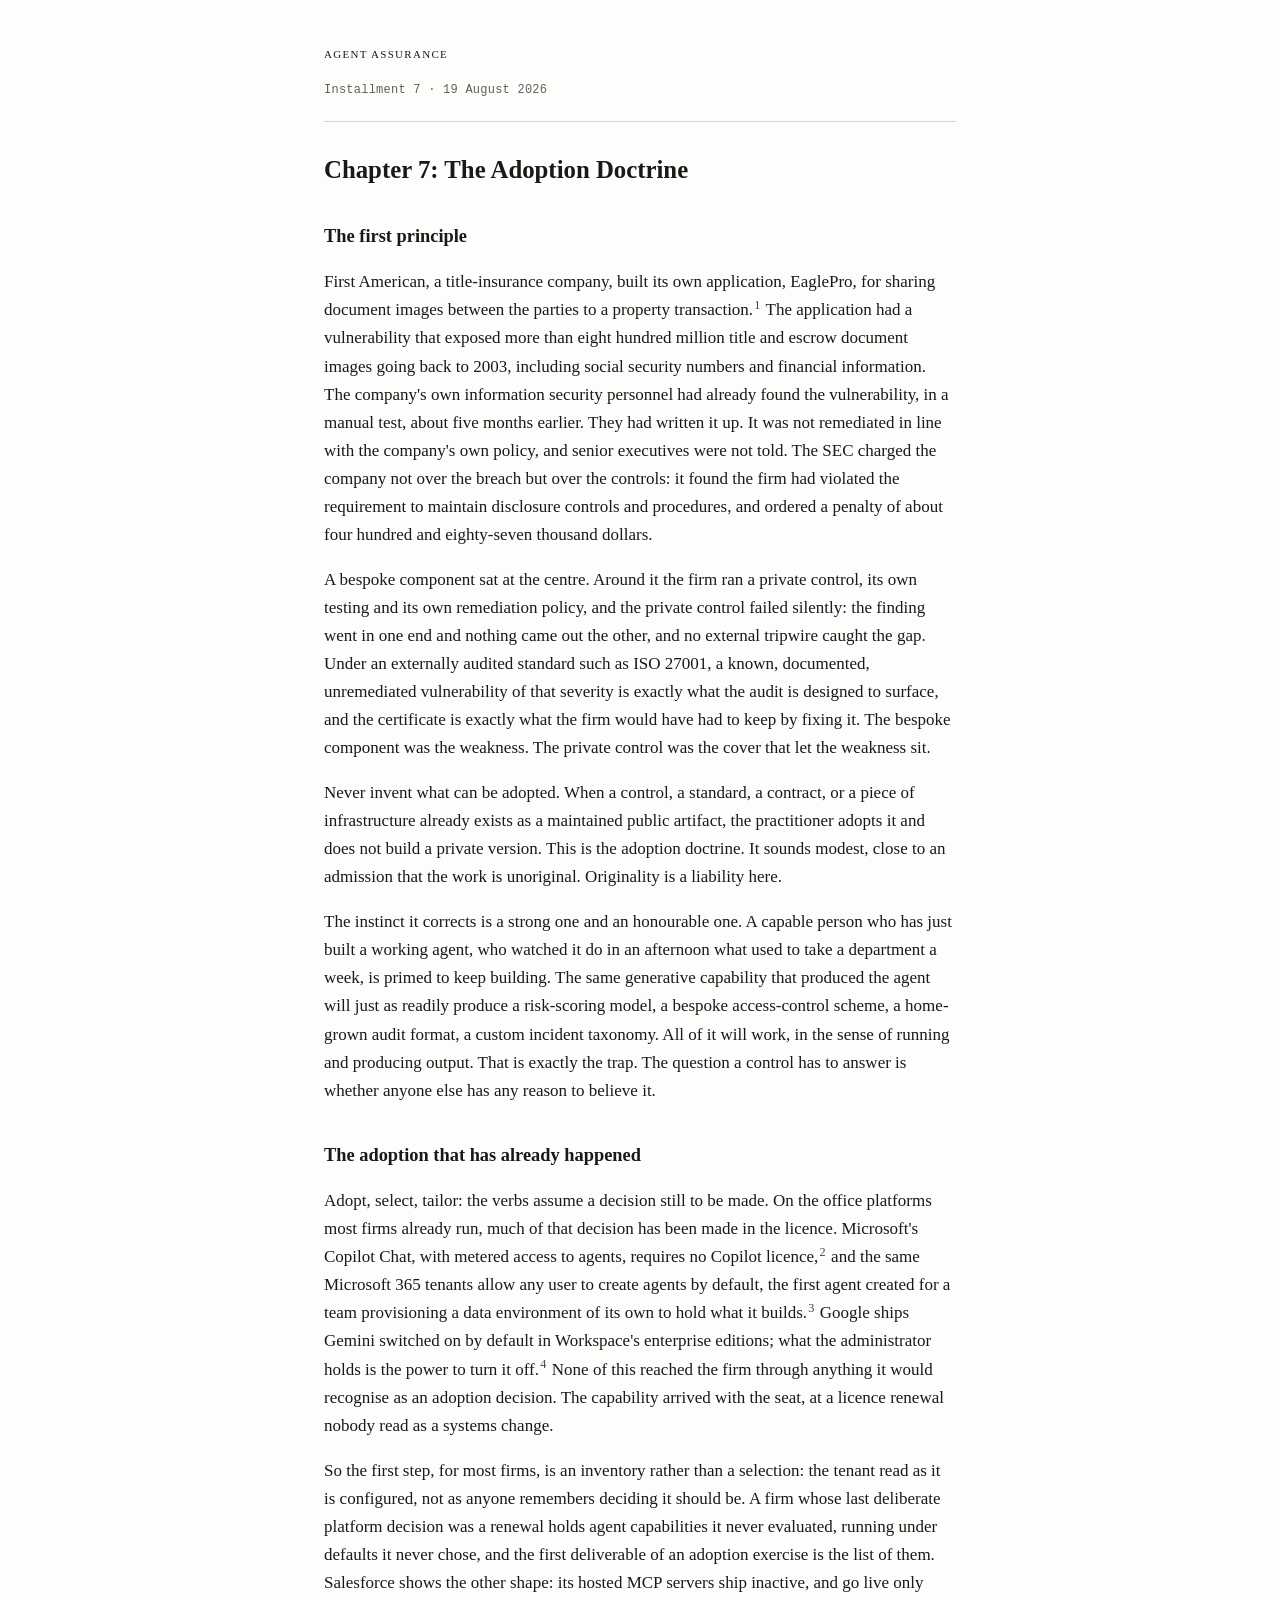
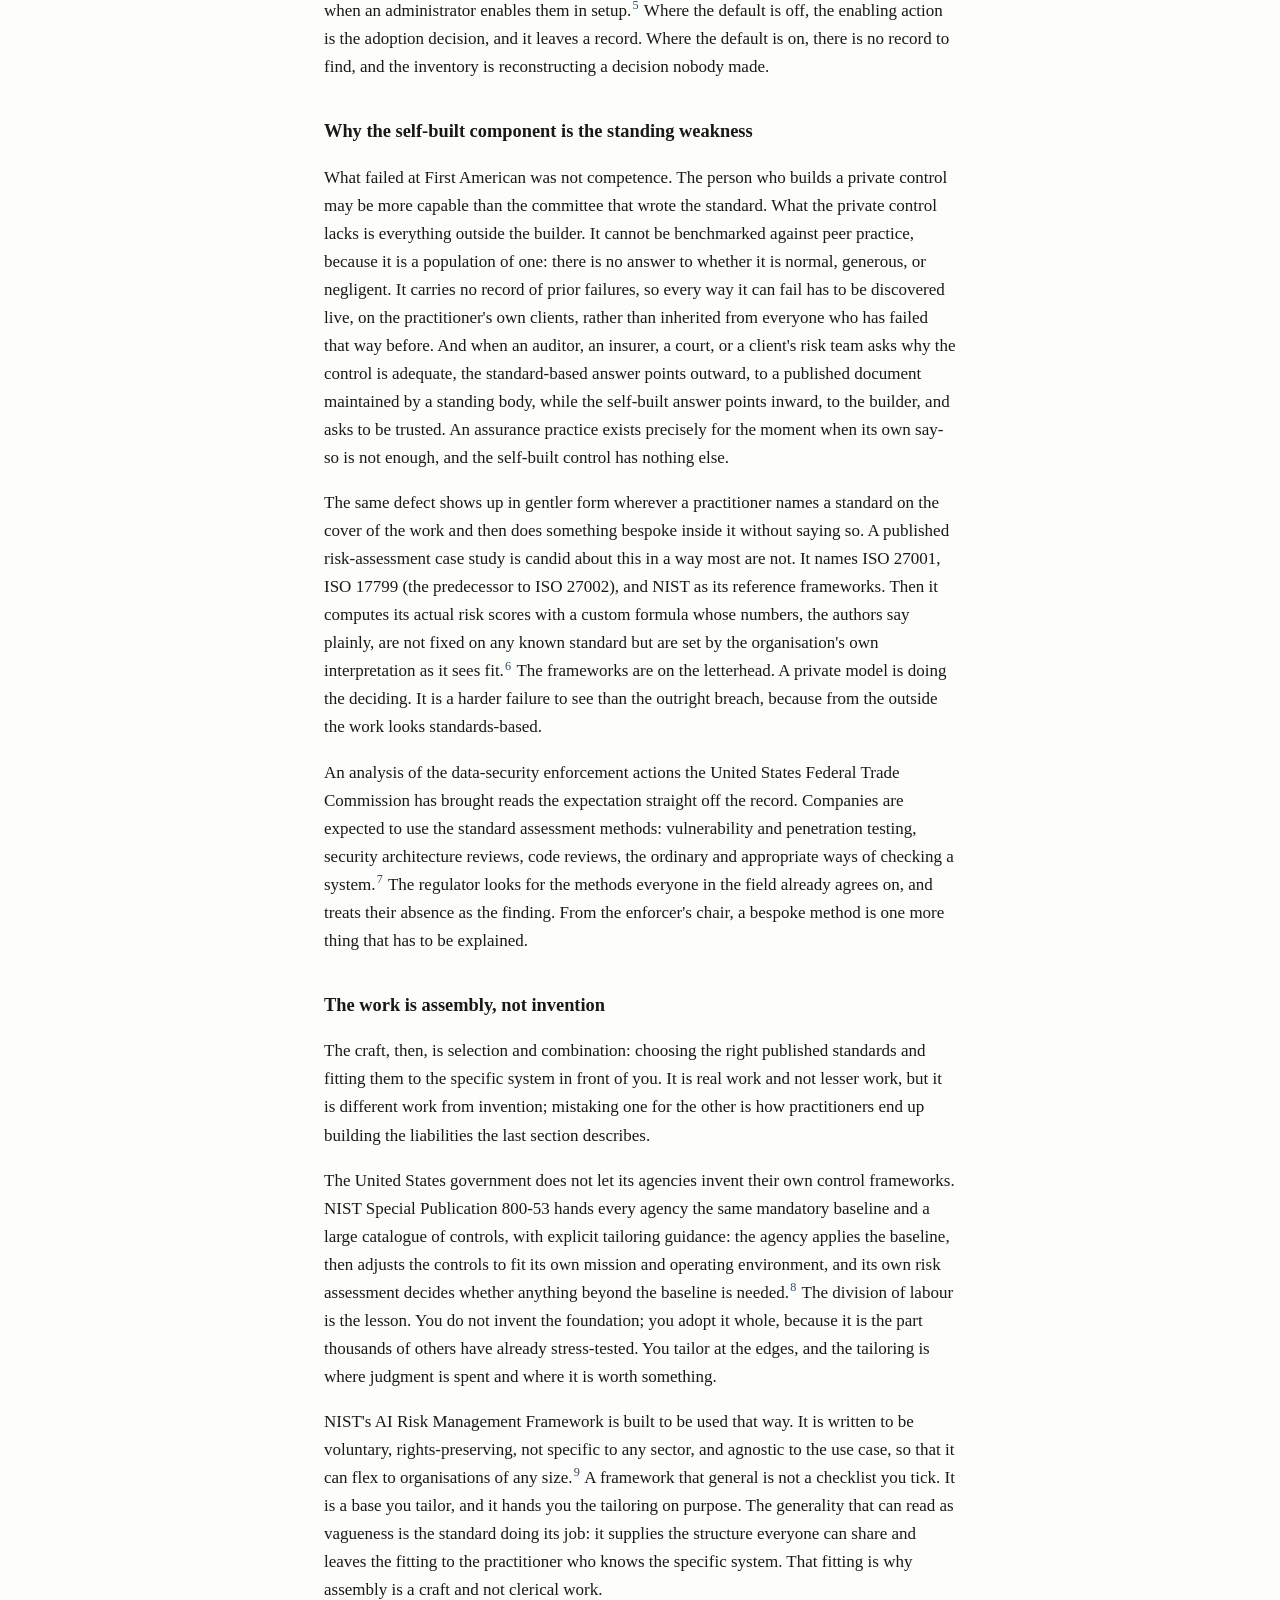
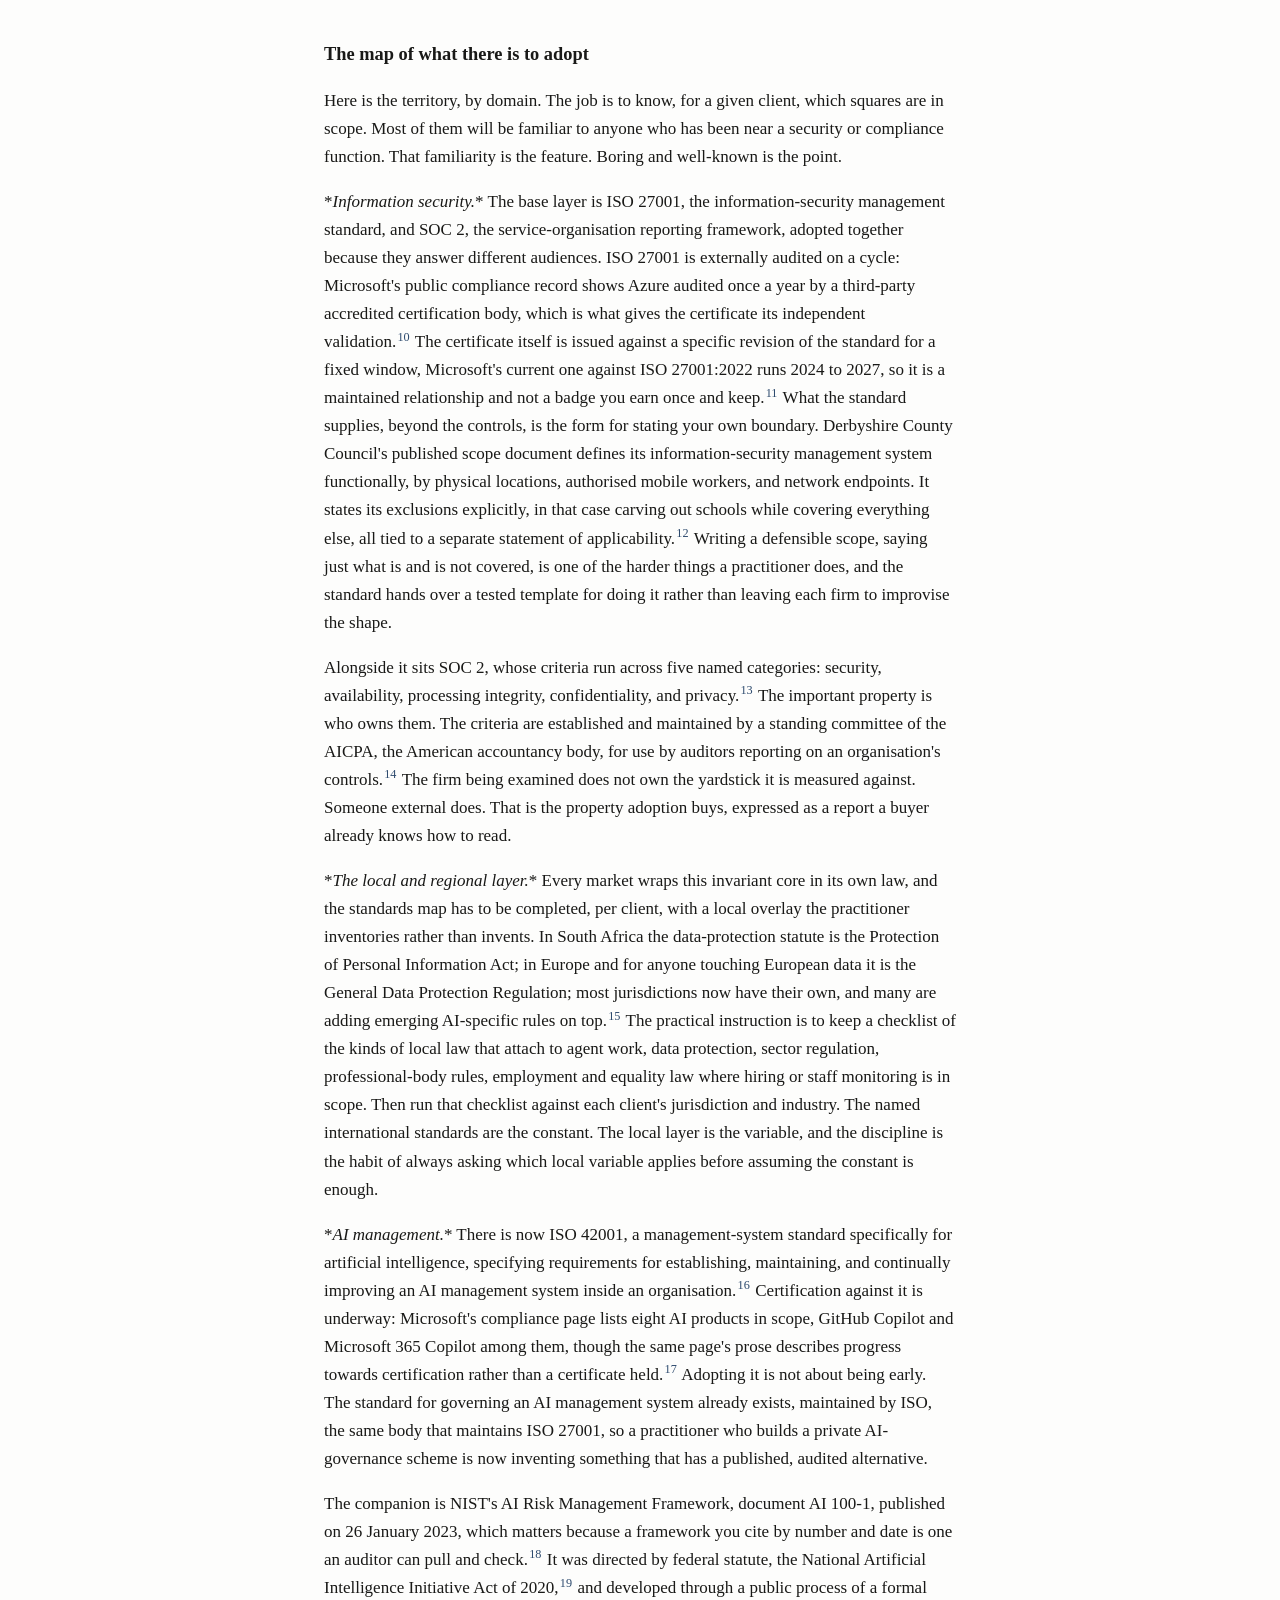
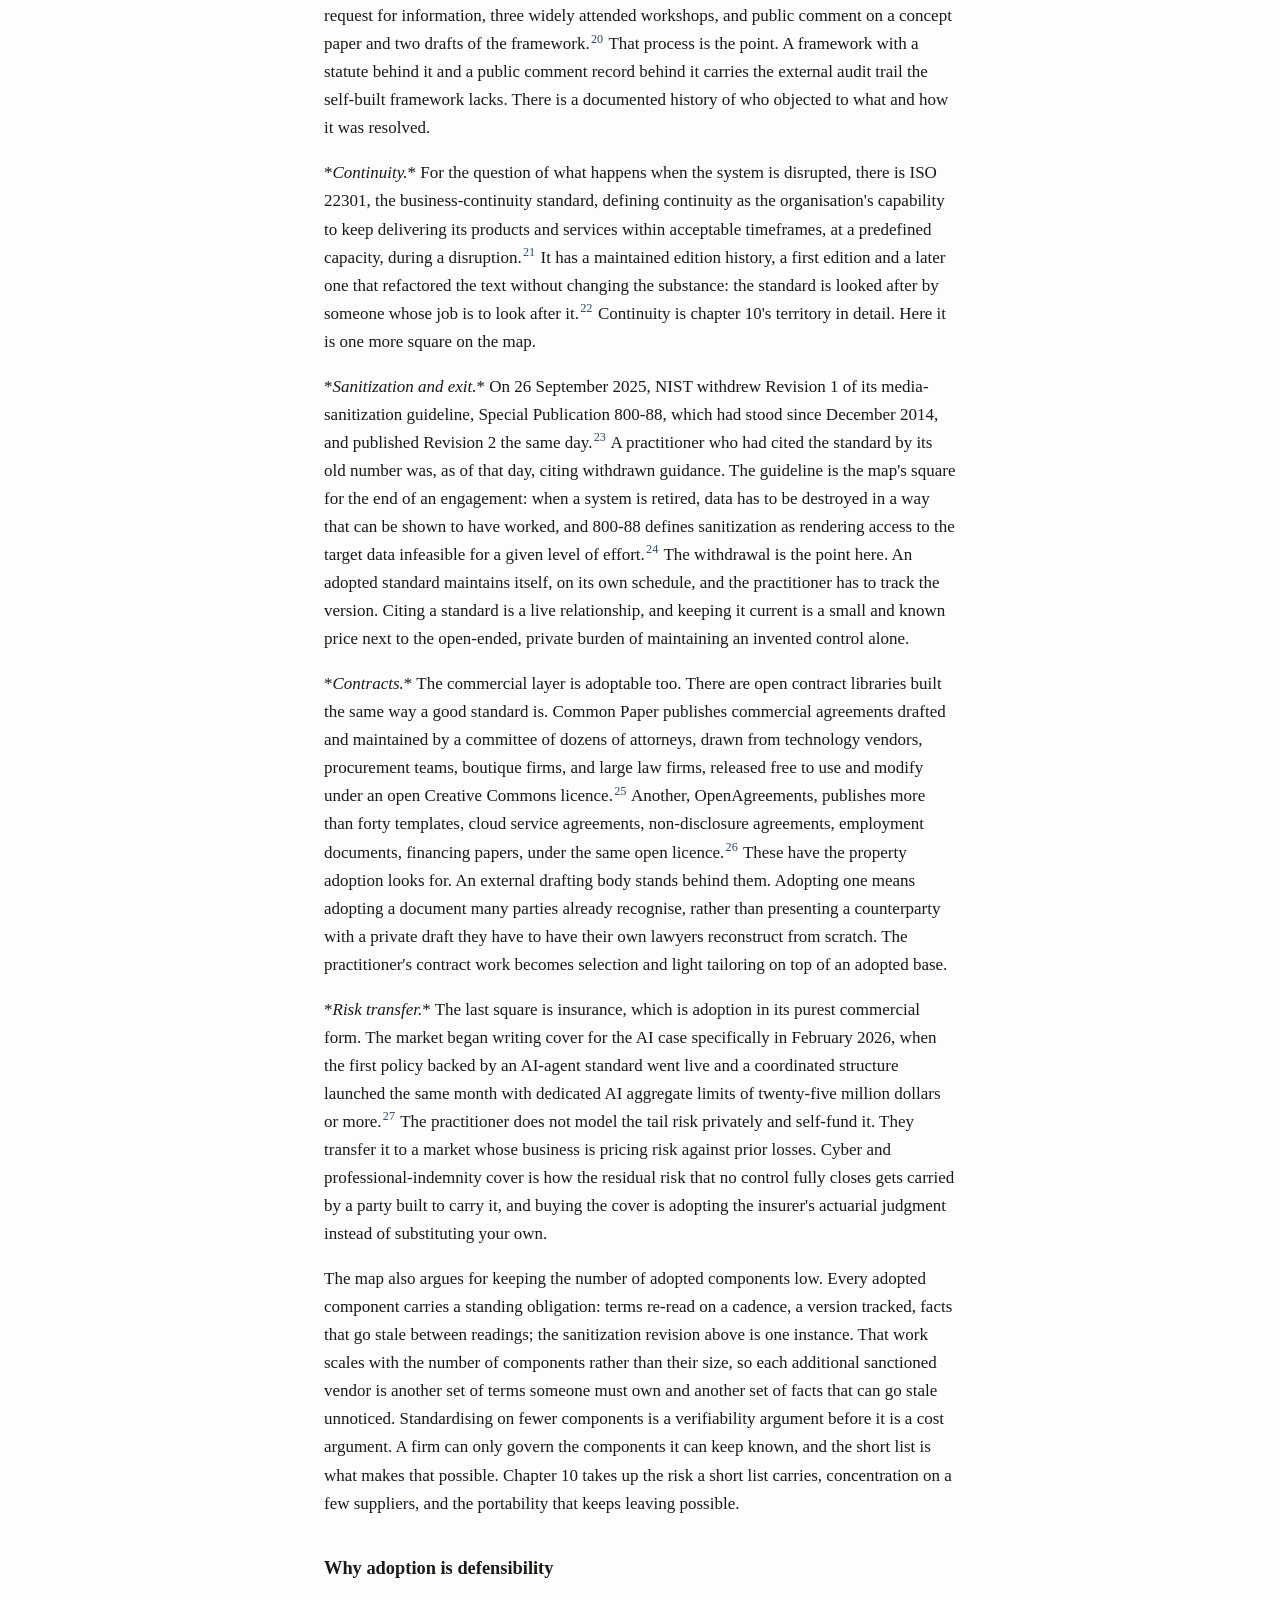
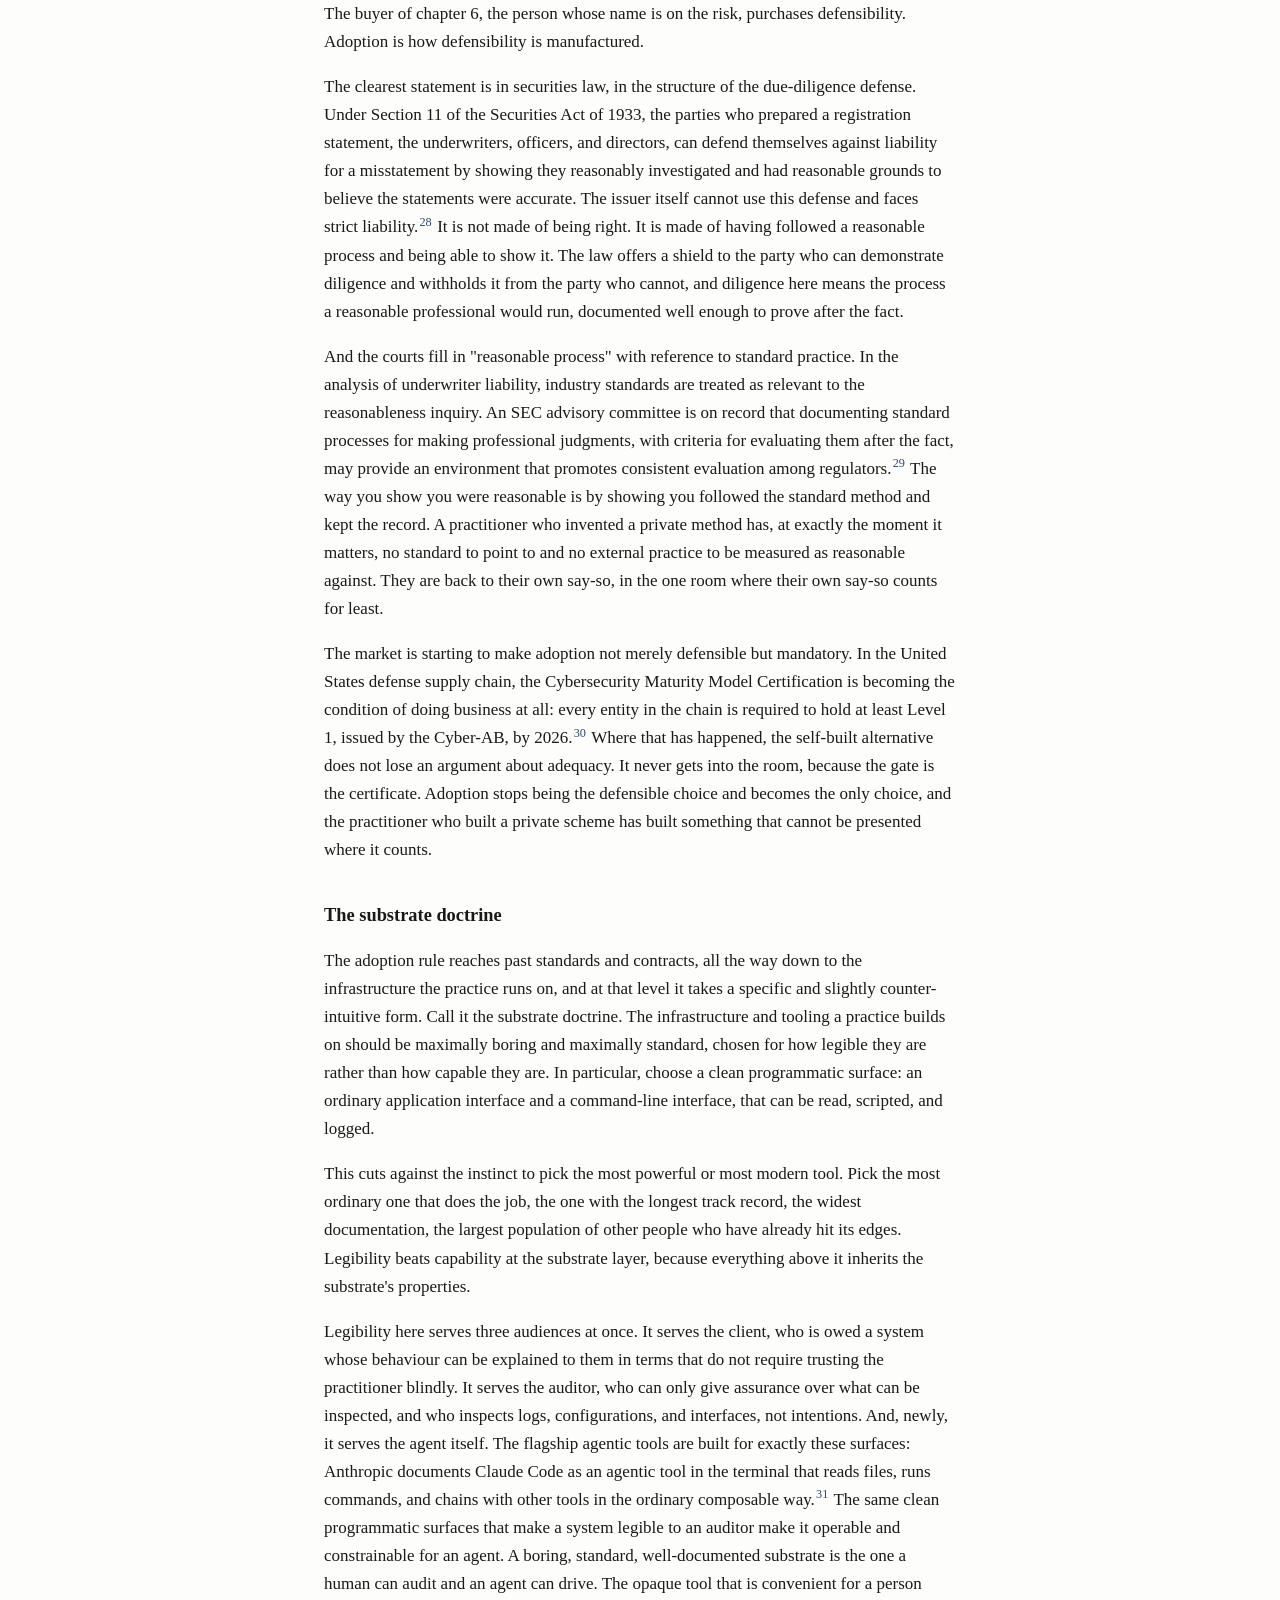
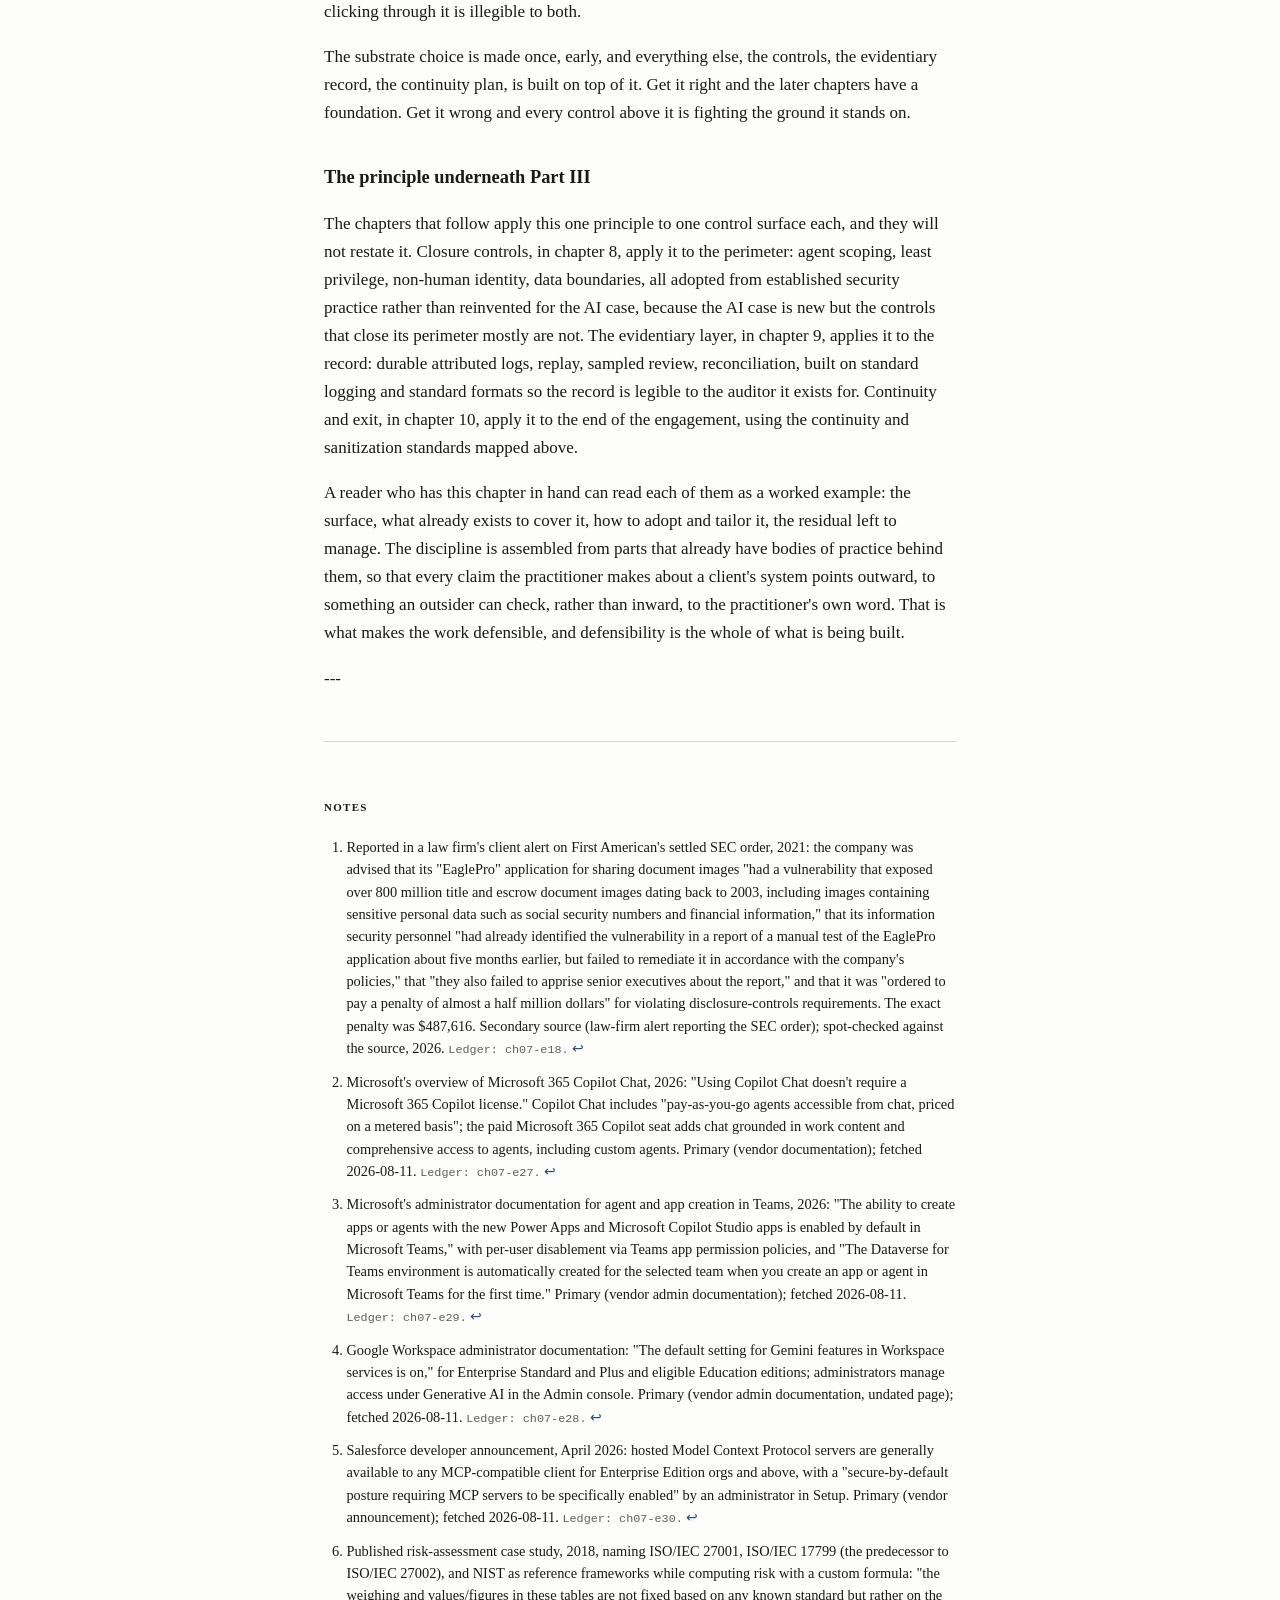
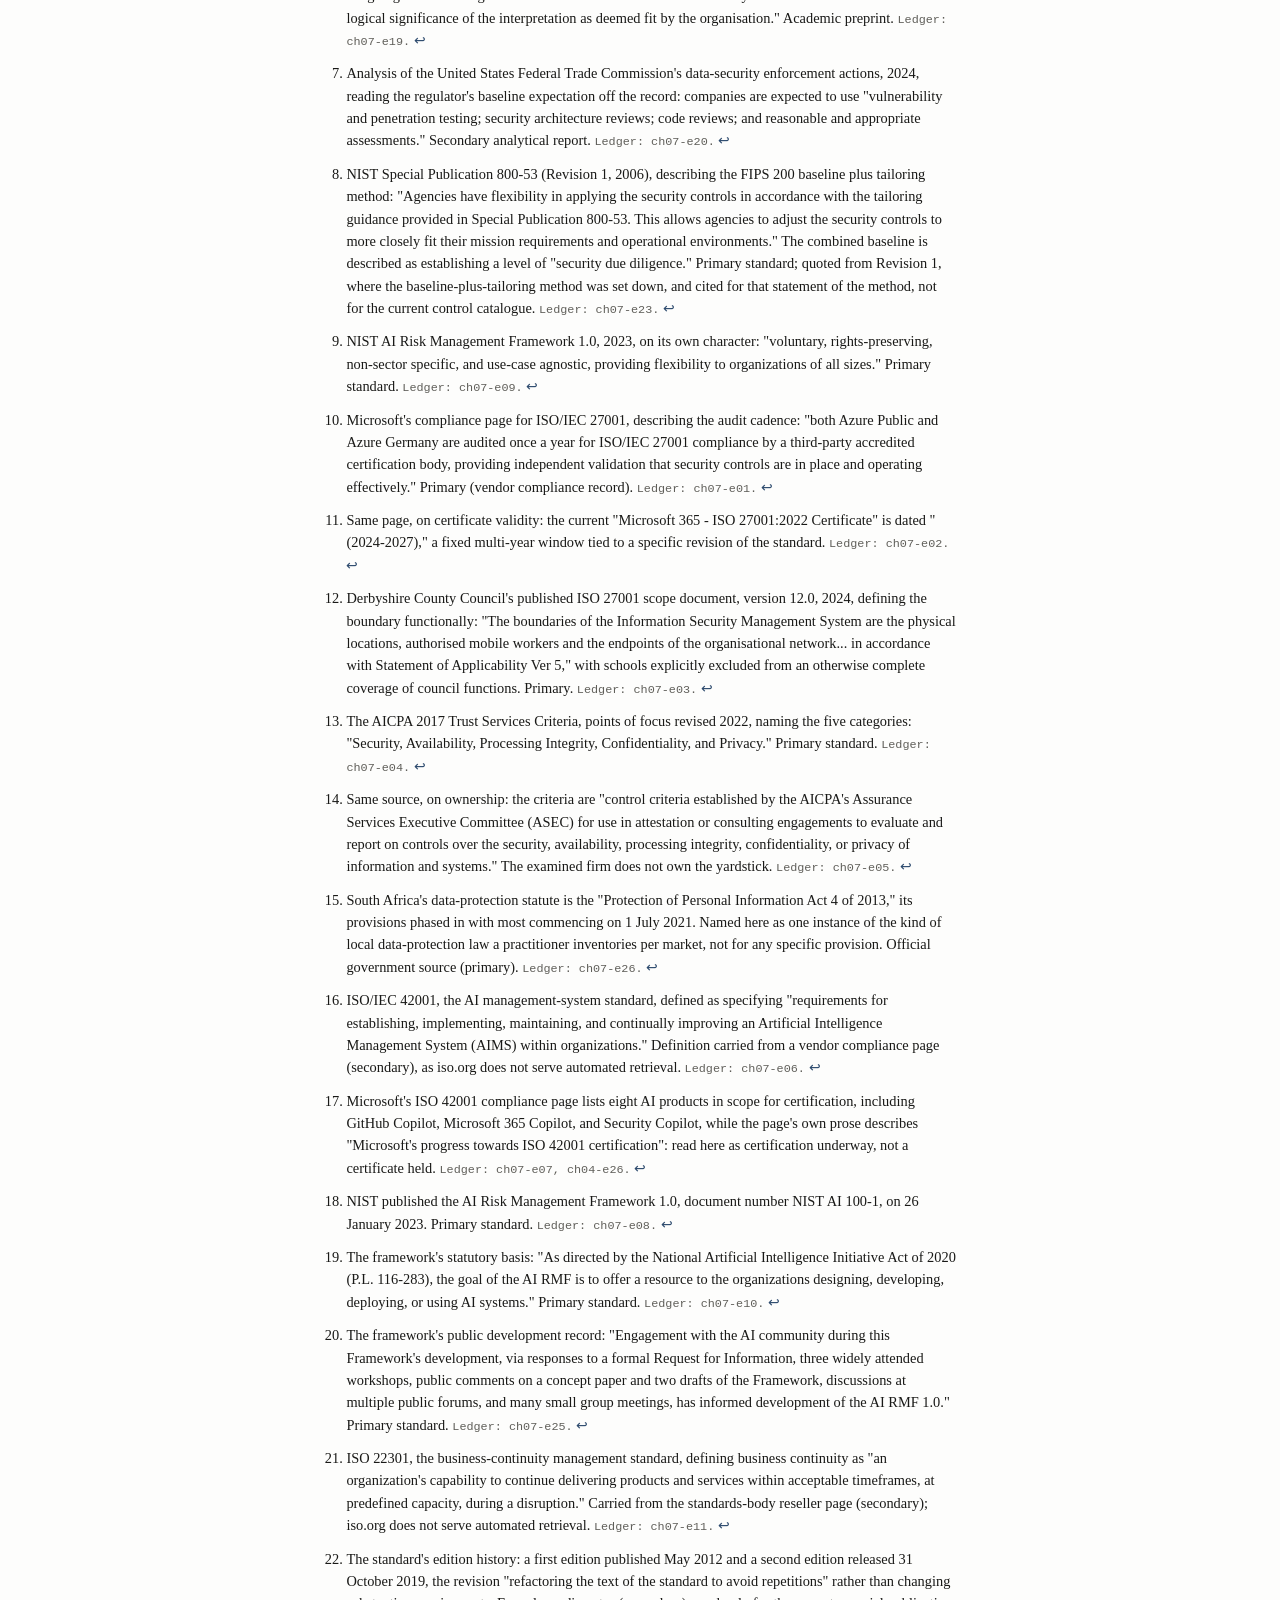
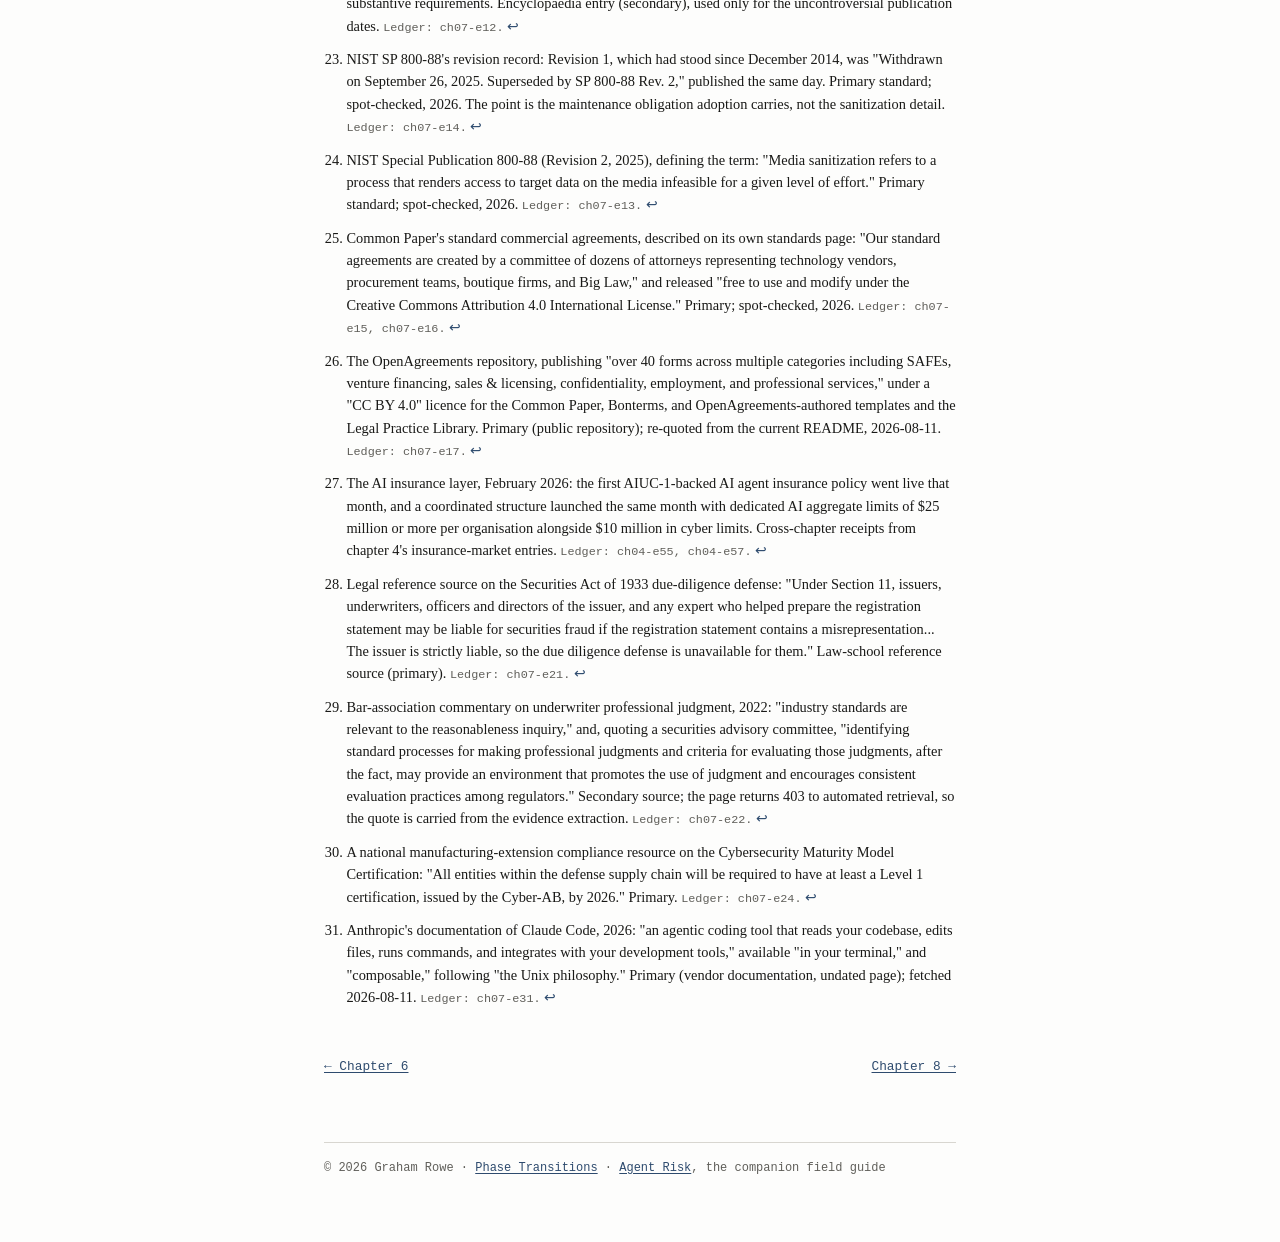
==== commit cca41abd: "Deploy: publish ch08 Closure Controls (producer go 2026-08-24, two days ahead of the 26 Aug slot) + " ====
--- a/adoption-doctrine/index.html
+++ b/adoption-doctrine/index.html
@@ -78,7 +78,7 @@
 <section class="footnotes"><h2>Notes</h2><ol>
 <li id="fn-eaglepro">Reported in a law firm's client alert on First American's settled SEC order, 2021: the company was advised that its "EaglePro" application for sharing document images "had a vulnerability that exposed over 800 million title and escrow document images dating back to 2003, including images containing sensitive personal data such as social security numbers and financial information," that its information security personnel "had already identified the vulnerability in a report of a manual test of the EaglePro application about five months earlier, but failed to remediate it in accordance with the company's policies," that "they also failed to apprise senior executives about the report," and that it was "ordered to pay a penalty of almost a half million dollars" for violating disclosure-controls requirements. The exact penalty was $487,616. Secondary source (law-firm alert reporting the SEC order); spot-checked against the source, 2026. <span class="ledger">Ledger: ch07-e18.</span> <a class="back" href="#r-eaglepro" aria-label="Back to text">&#8617;</a></li>
 <li id="fn-copilotchat">Microsoft's overview of Microsoft 365 Copilot Chat, 2026: "Using Copilot Chat doesn't require a Microsoft 365 Copilot license." Copilot Chat includes "pay-as-you-go agents accessible from chat, priced on a metered basis"; the paid Microsoft 365 Copilot seat adds chat grounded in work content and comprehensive access to agents, including custom agents. Primary (vendor documentation); fetched 2026-08-11. <span class="ledger">Ledger: ch07-e27.</span> <a class="back" href="#r-copilotchat" aria-label="Back to text">&#8617;</a></li>
-<li id="fn-teamsagents">Microsoft Power Platform administrator documentation, 2026: "The ability to create apps or agents with the new Power Apps and Microsoft Copilot Studio apps is enabled by default in Microsoft Teams," with per-user disablement via Teams app permission policies, and "The Dataverse for Teams environment is automatically created for the selected team when you create an app or agent in Microsoft Teams for the first time." Primary (vendor admin documentation); fetched 2026-08-11. <span class="ledger">Ledger: ch07-e29.</span> <a class="back" href="#r-teamsagents" aria-label="Back to text">&#8617;</a></li>
+<li id="fn-teamsagents">Microsoft's administrator documentation for agent and app creation in Teams, 2026: "The ability to create apps or agents with the new Power Apps and Microsoft Copilot Studio apps is enabled by default in Microsoft Teams," with per-user disablement via Teams app permission policies, and "The Dataverse for Teams environment is automatically created for the selected team when you create an app or agent in Microsoft Teams for the first time." Primary (vendor admin documentation); fetched 2026-08-11. <span class="ledger">Ledger: ch07-e29.</span> <a class="back" href="#r-teamsagents" aria-label="Back to text">&#8617;</a></li>
 <li id="fn-geminidefault">Google Workspace administrator documentation: "The default setting for Gemini features in Workspace services is on," for Enterprise Standard and Plus and eligible Education editions; administrators manage access under Generative AI in the Admin console. Primary (vendor admin documentation, undated page); fetched 2026-08-11. <span class="ledger">Ledger: ch07-e28.</span> <a class="back" href="#r-geminidefault" aria-label="Back to text">&#8617;</a></li>
 <li id="fn-mcpclosed">Salesforce developer announcement, April 2026: hosted Model Context Protocol servers are generally available to any MCP-compatible client for Enterprise Edition orgs and above, with a "secure-by-default posture requiring MCP servers to be specifically enabled" by an administrator in Setup. Primary (vendor announcement); fetched 2026-08-11. <span class="ledger">Ledger: ch07-e30.</span> <a class="back" href="#r-mcpclosed" aria-label="Back to text">&#8617;</a></li>
 <li id="fn-spartax">Published risk-assessment case study, 2018, naming ISO/IEC 27001, ISO/IEC 17799 (the predecessor to ISO/IEC 27002), and NIST as reference frameworks while computing risk with a custom formula: "the weighing and values/figures in these tables are not fixed based on any known standard but rather on the logical significance of the interpretation as deemed fit by the organisation." Academic preprint. <span class="ledger">Ledger: ch07-e19.</span> <a class="back" href="#r-spartax" aria-label="Back to text">&#8617;</a></li>
@@ -109,7 +109,7 @@
 <li id="fn-agentcli">Anthropic's documentation of Claude Code, 2026: "an agentic coding tool that reads your codebase, edits files, runs commands, and integrates with your development tools," available "in your terminal," and "composable," following "the Unix philosophy." Primary (vendor documentation, undated page); fetched 2026-08-11. <span class="ledger">Ledger: ch07-e31.</span> <a class="back" href="#r-agentcli" aria-label="Back to text">&#8617;</a></li>
 </ol></section>
 </article>
-<nav class="chapnav"><a href="../buyer-and-engagement/">&#8592; Chapter 6</a> <span></span> </nav>
+<nav class="chapnav"><a href="../buyer-and-engagement/">&#8592; Chapter 6</a> <span></span> <a href="../closure-controls/">Chapter 8 &#8594;</a></nav>
 </main>
 <footer>
 <p>&#169; 2026 Graham Rowe &#183; <a href="https://phasetransitions.ai">Phase Transitions</a> &#183; <a href="https://agentrisk.phasetransitions.ai">Agent Risk</a>, the companion field guide</p>
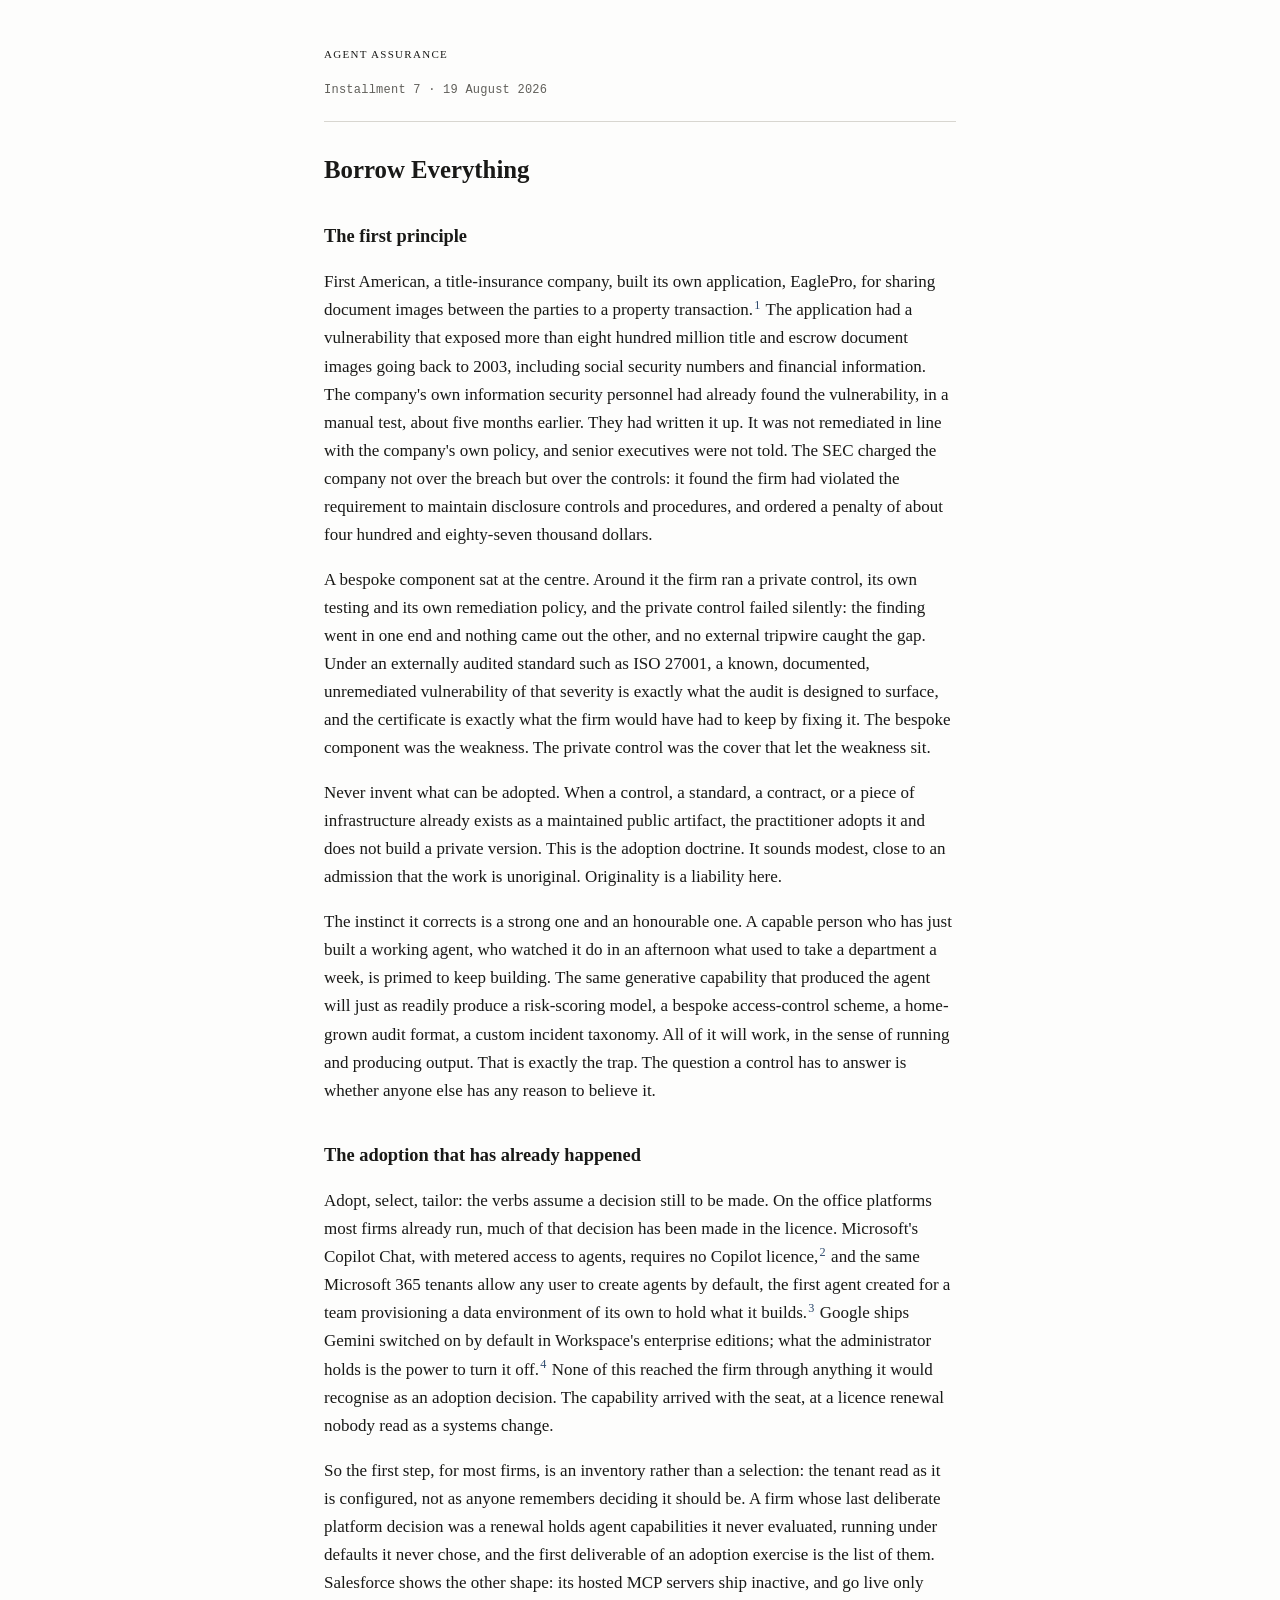
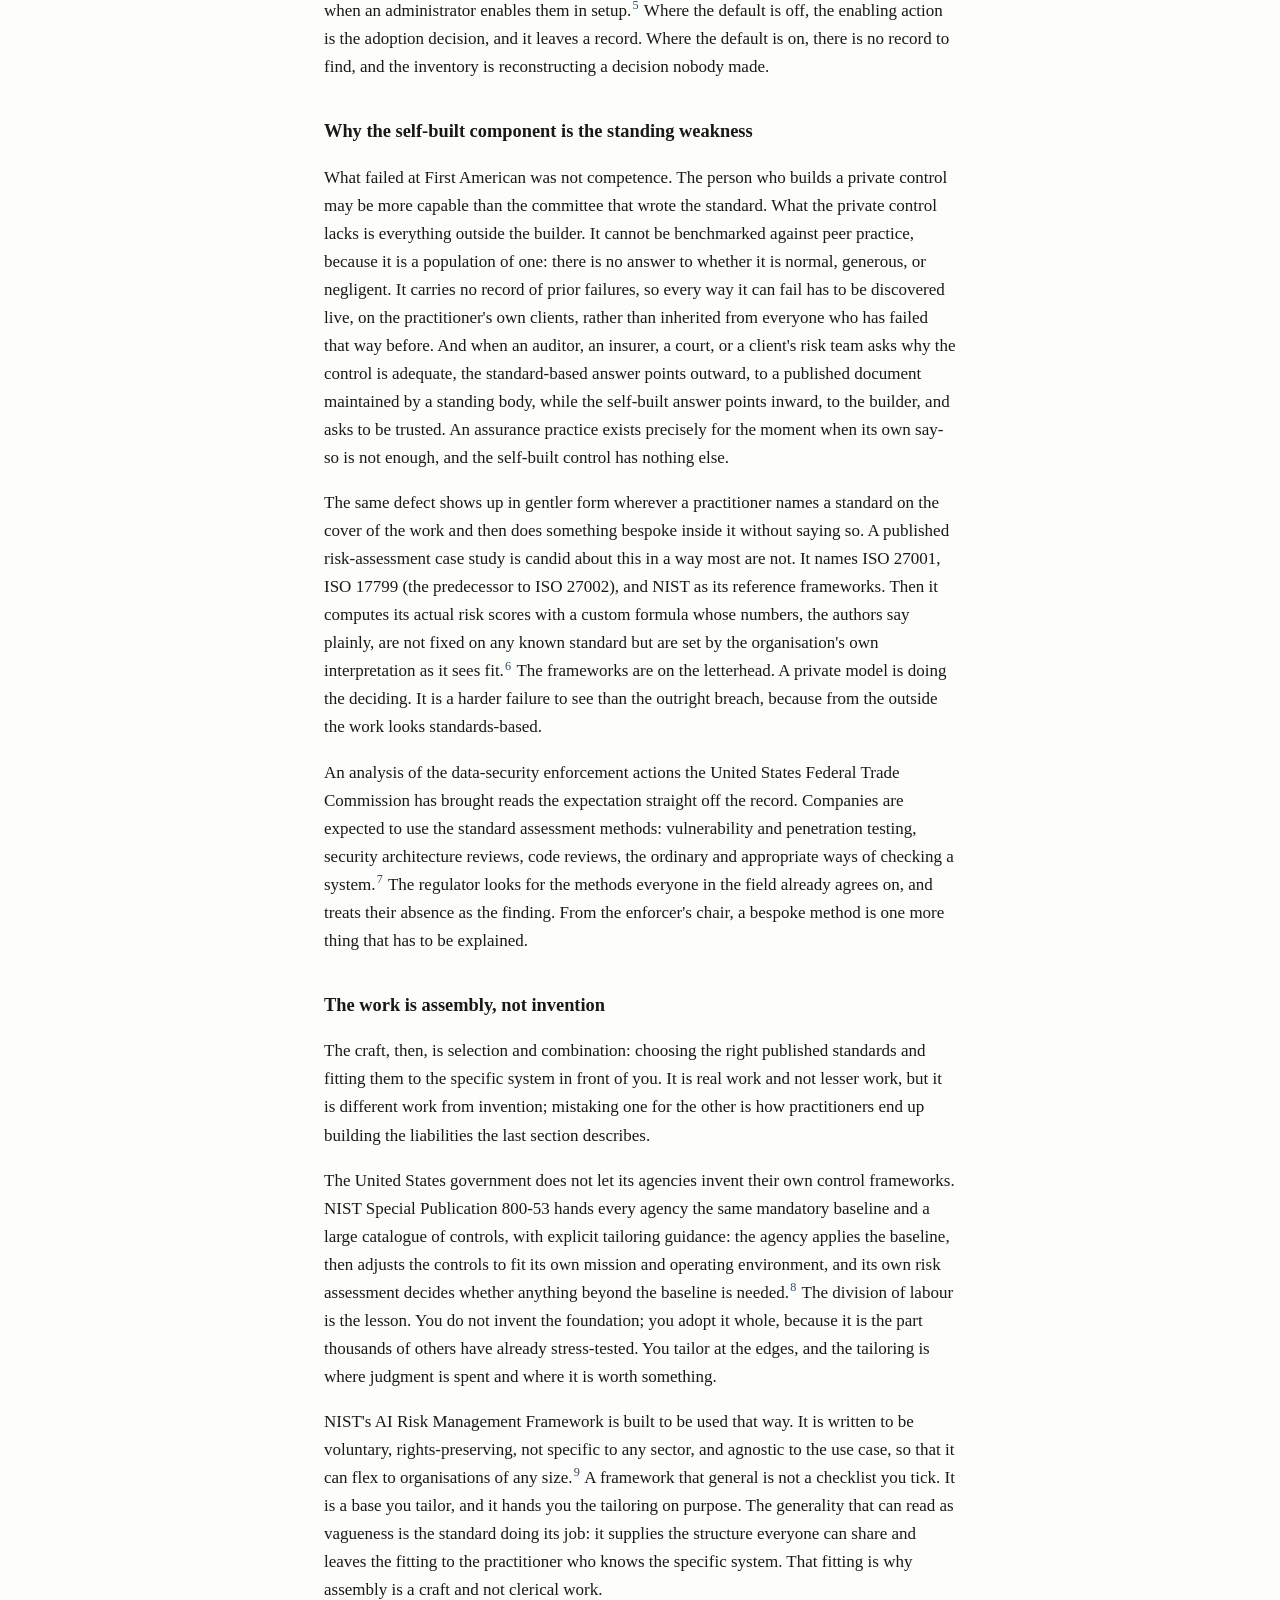
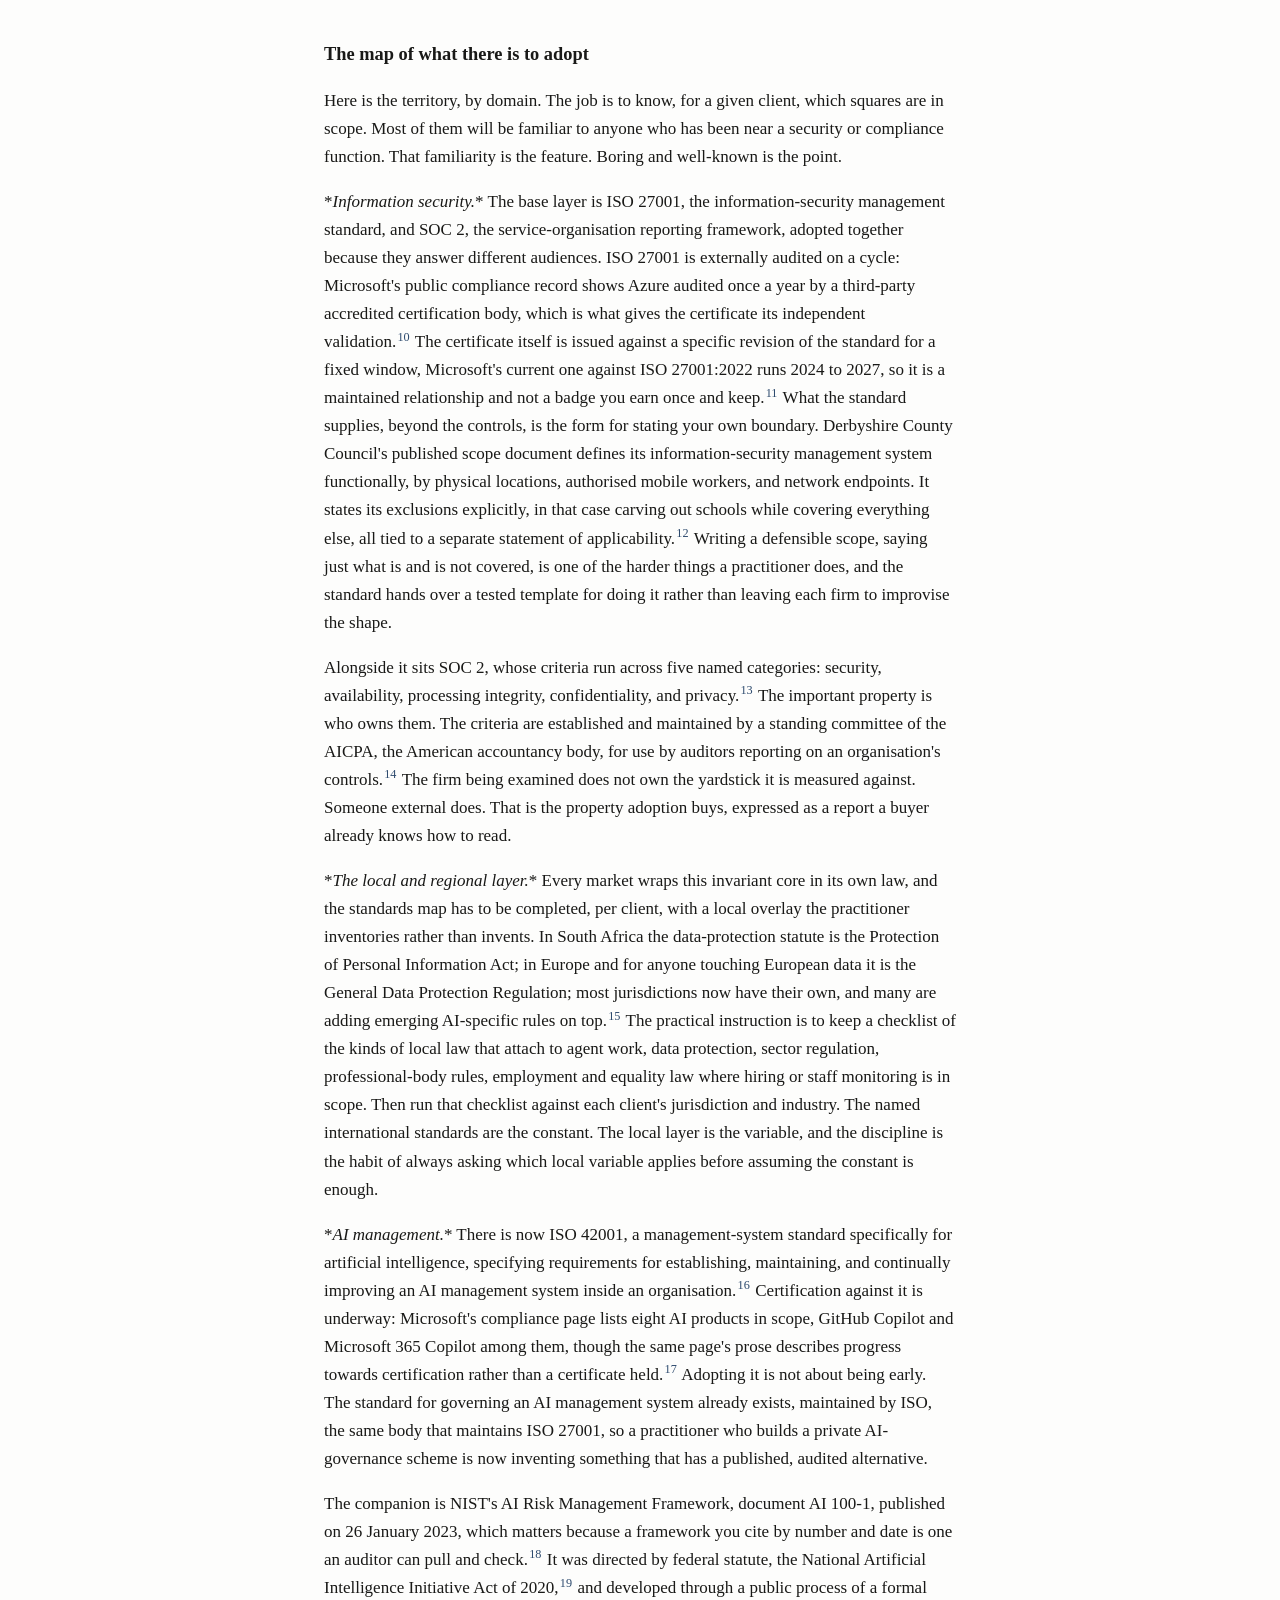
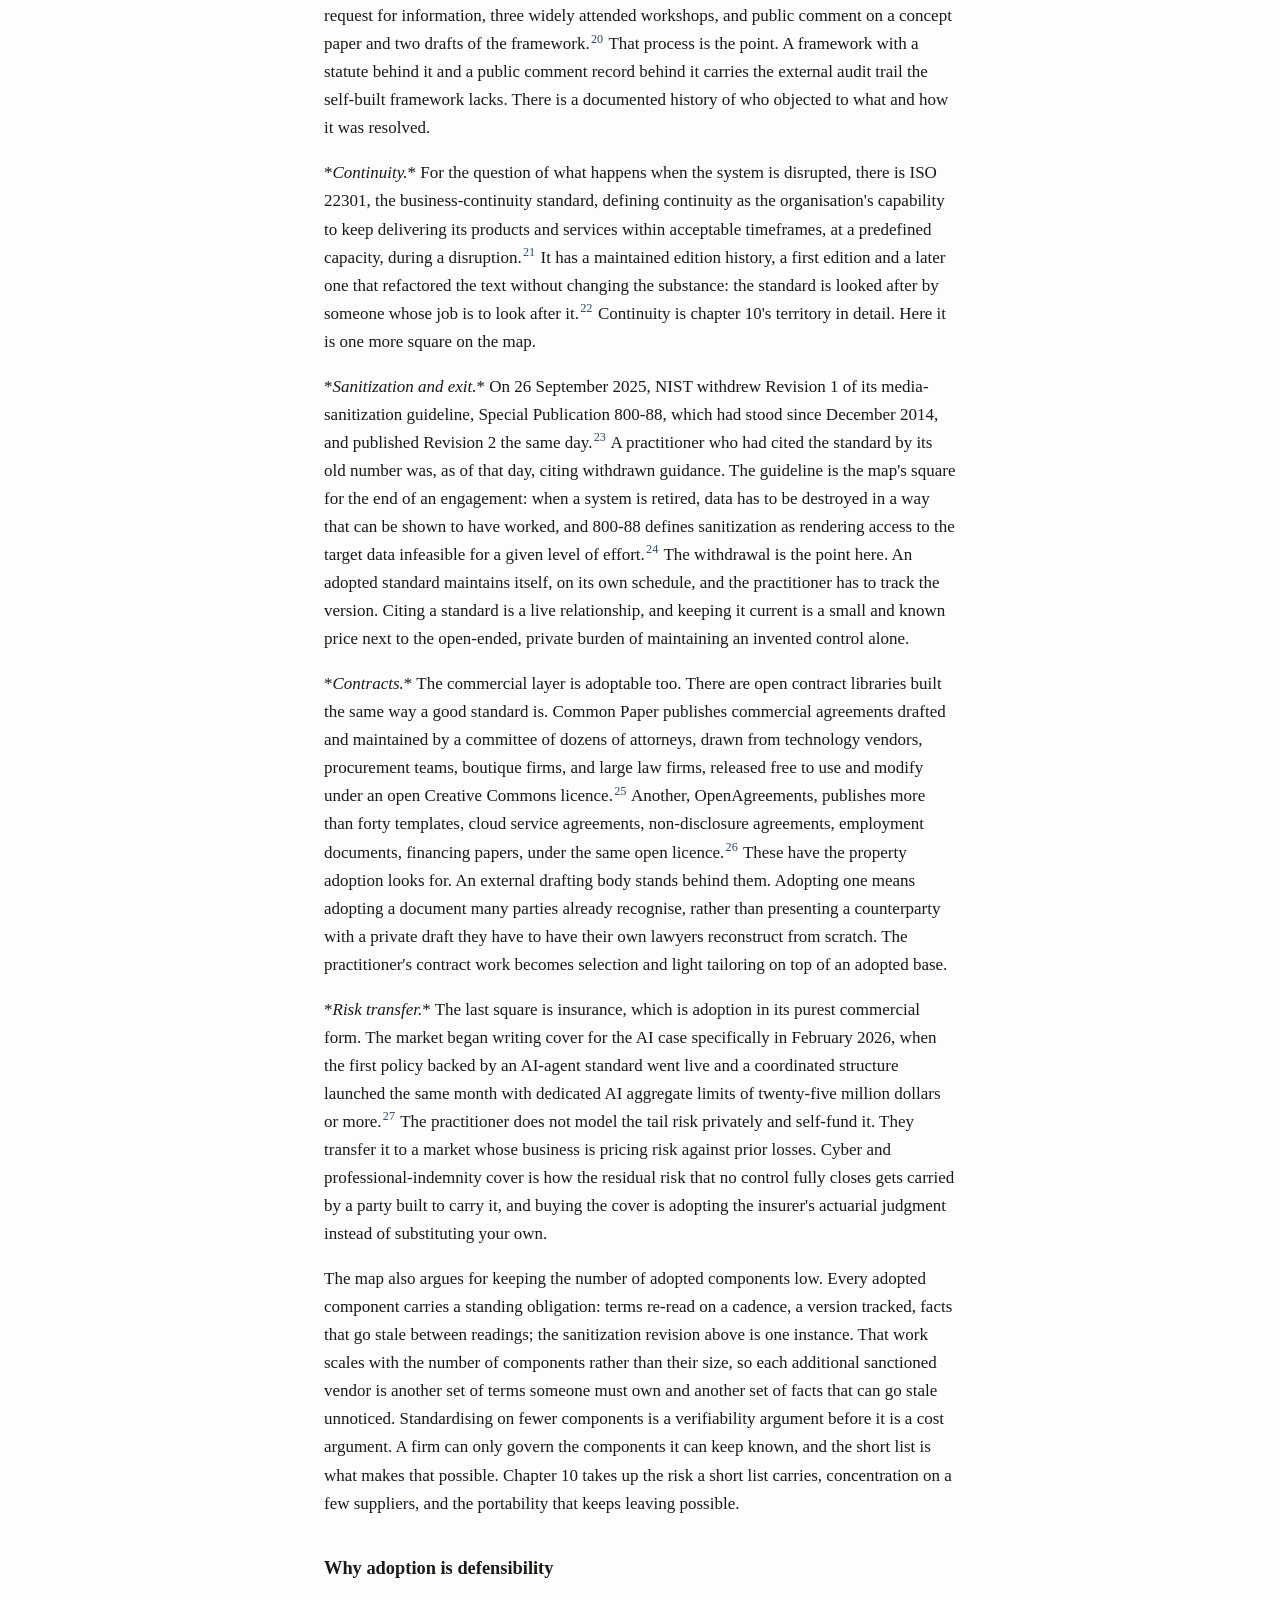
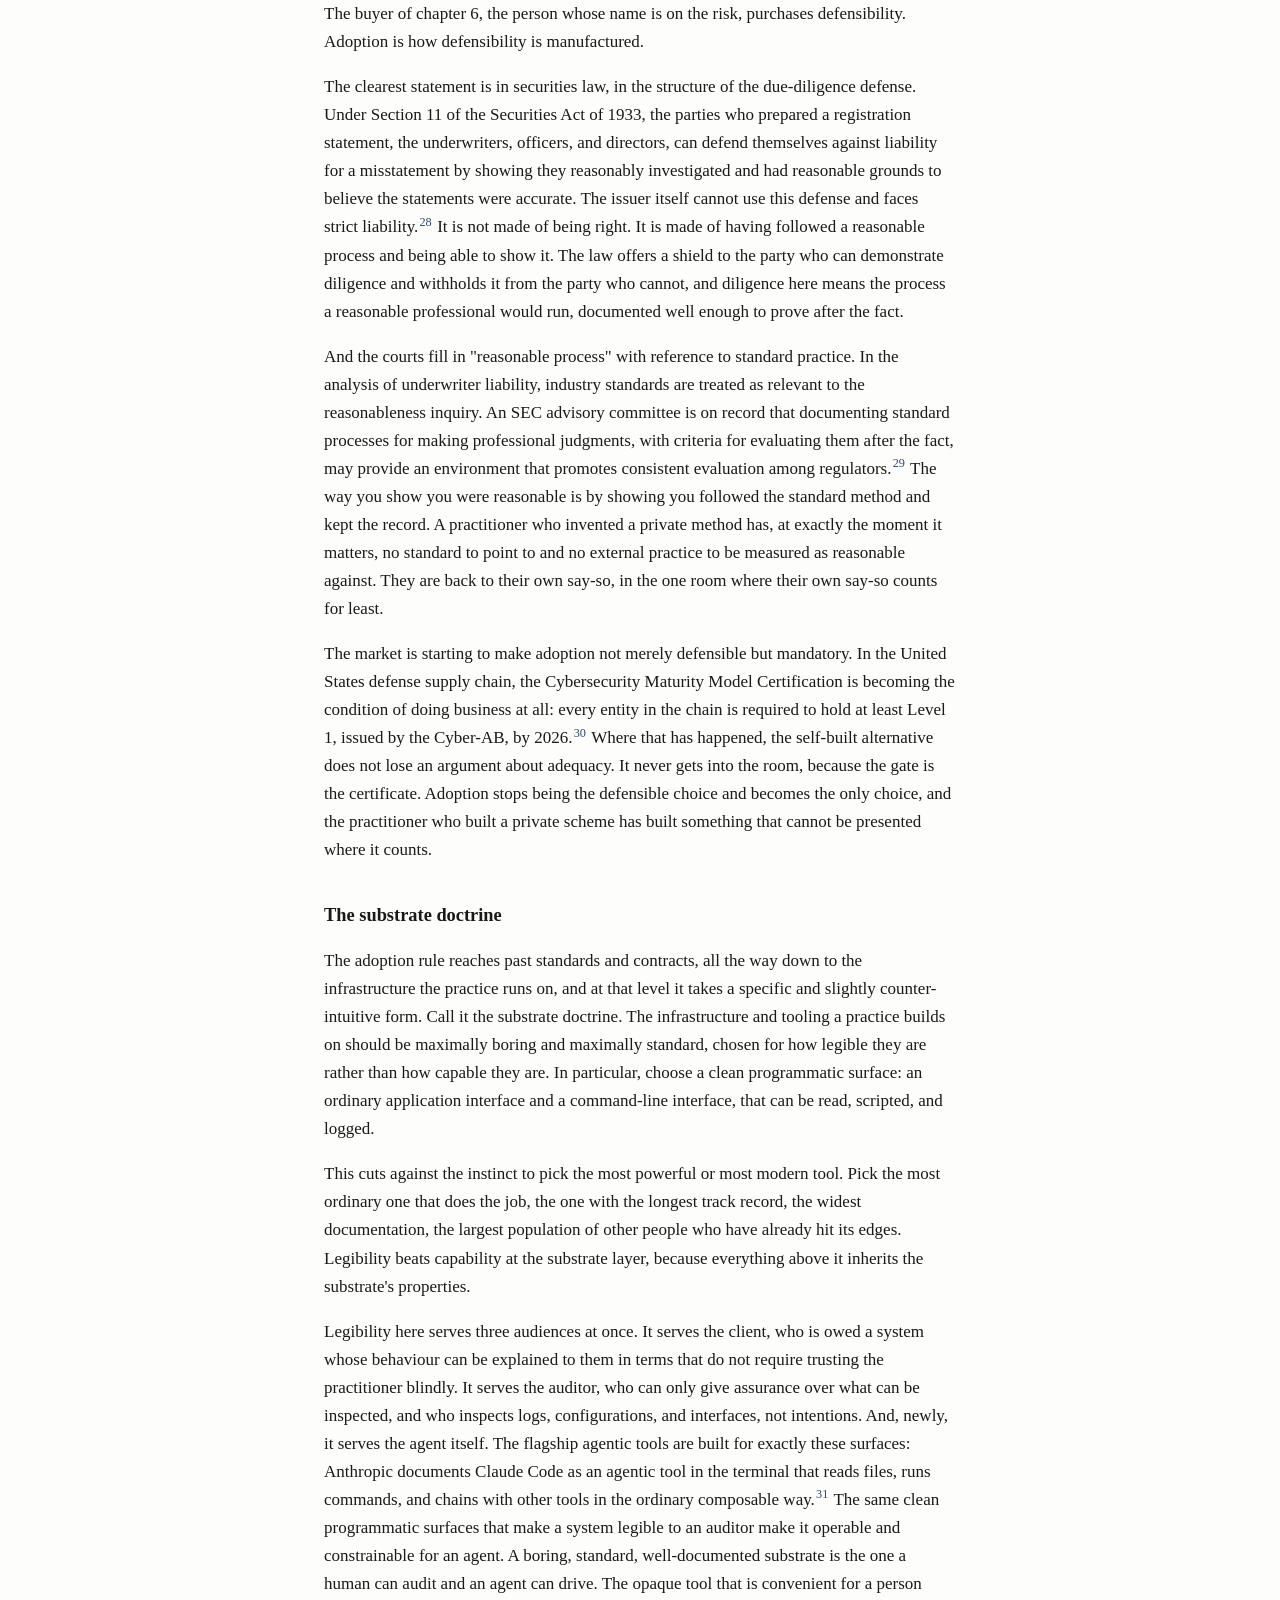
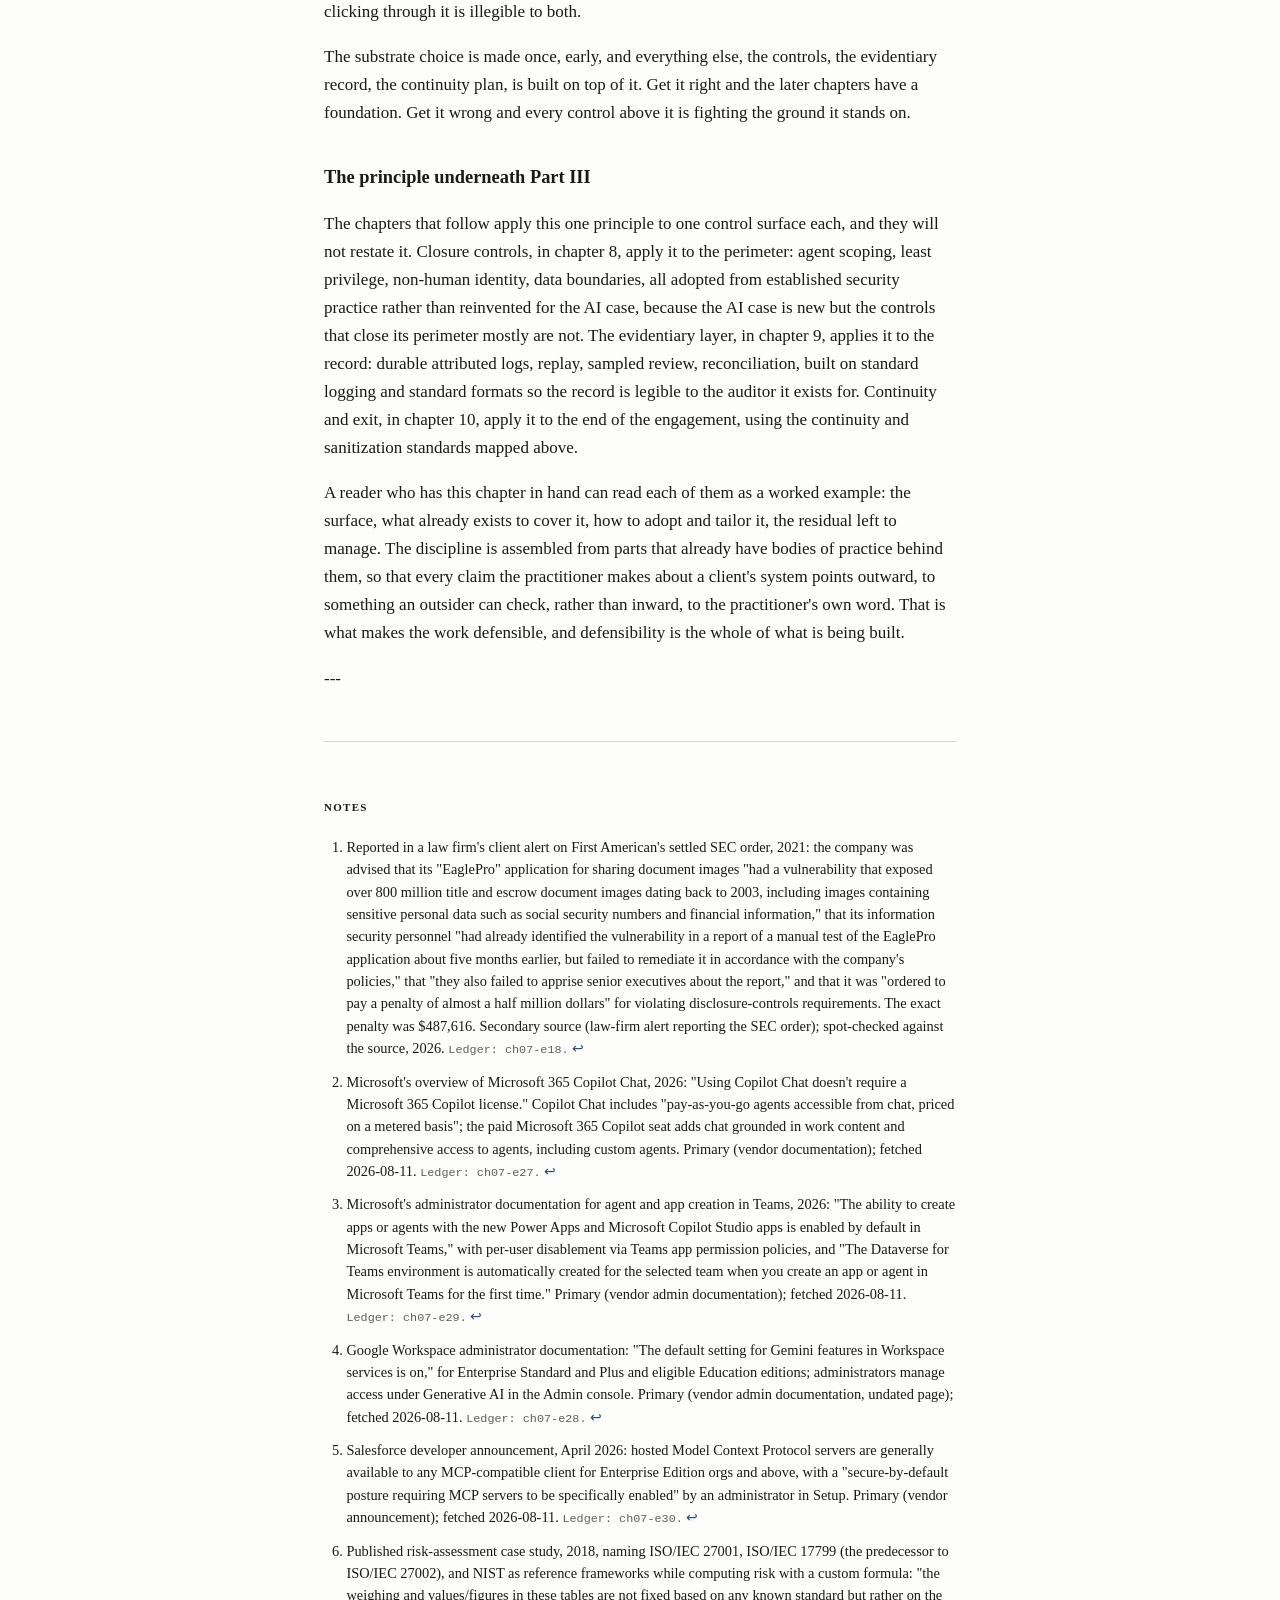
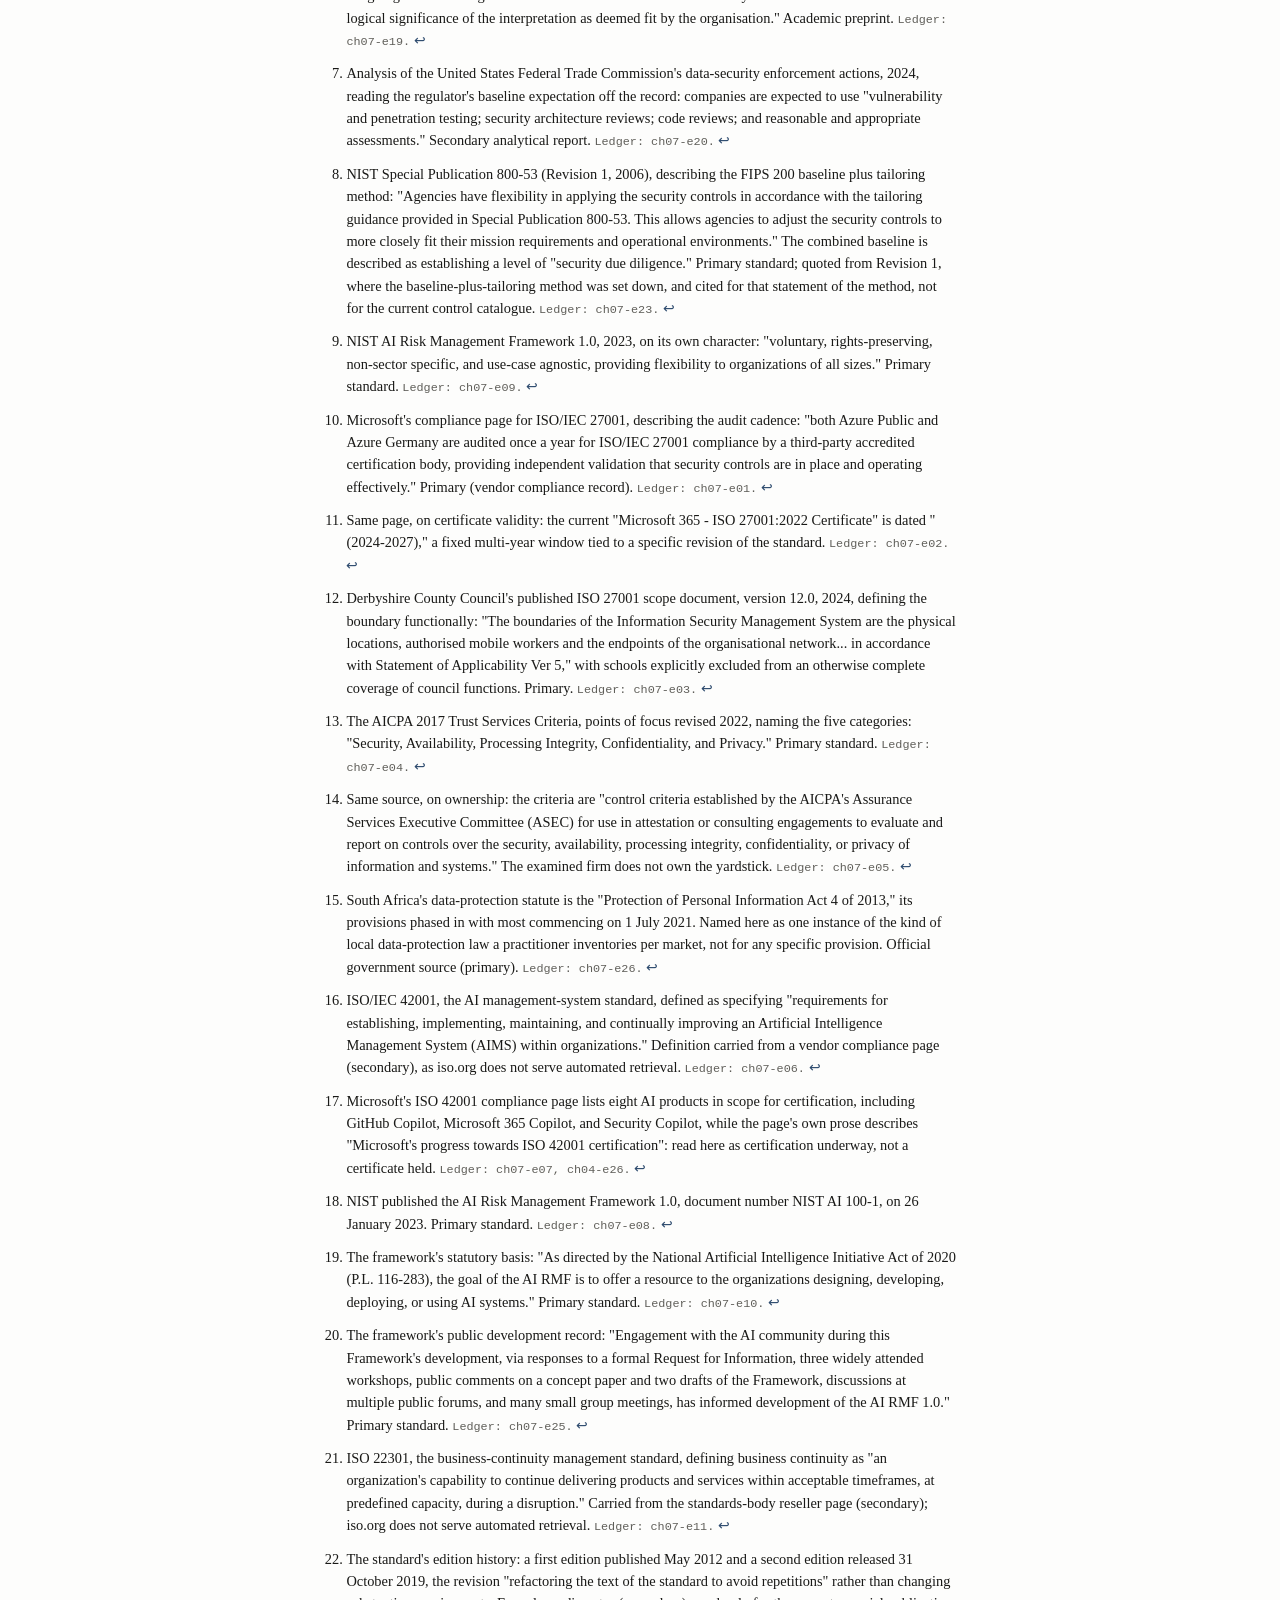
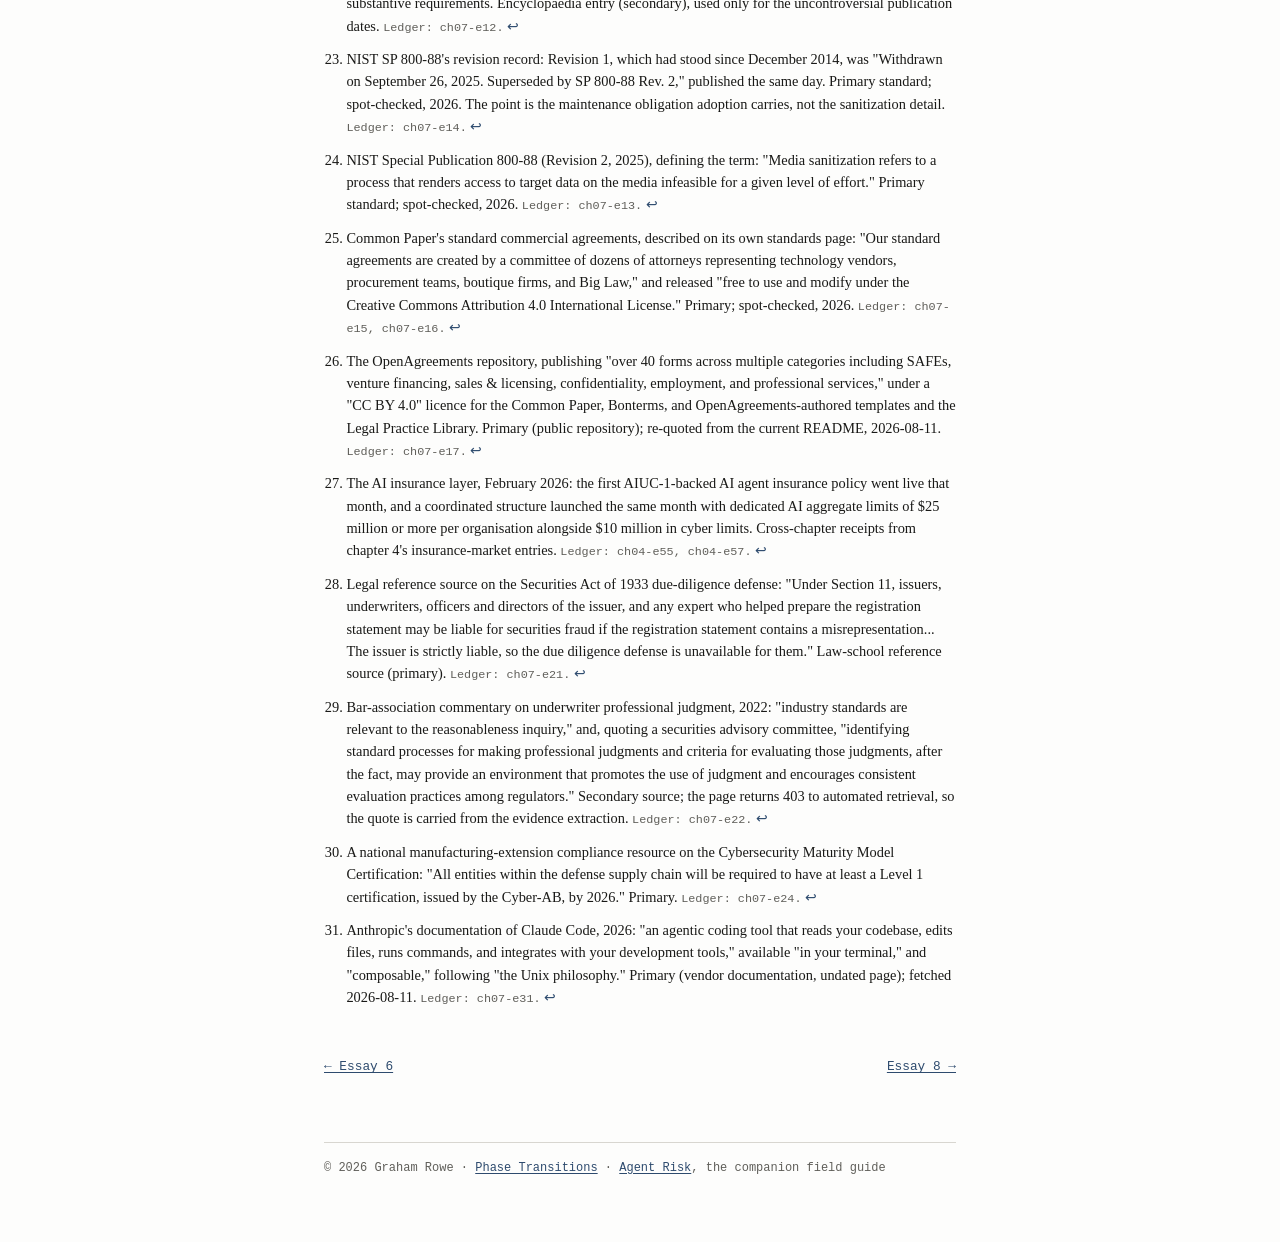
==== commit 6b83027f: "Deploy: twelve essays: site wording and nav say essay, bare titles on every page, essays six to twel" ====
--- a/adoption-doctrine/index.html
+++ b/adoption-doctrine/index.html
@@ -3,7 +3,7 @@
 <head>
 <meta charset="utf-8">
 <meta name="viewport" content="width=device-width, initial-scale=1">
-<title>Chapter 7: The Adoption Doctrine · Agent Assurance</title>
+<title>Borrow Everything · Agent Assurance</title>
 <meta name="description" content="First American, a title-insurance company, built its own application, EaglePro, for sharing document images between the parties to a property transaction.1 The application had a vulnerability that exposed more than eight hundred million...">
 <meta name="author" content="Graham Rowe">
 <meta name="color-scheme" content="light">
@@ -11,7 +11,7 @@
 <link rel="canonical" href="https://agentassurance.phasetransitions.ai/adoption-doctrine/">
 <meta property="og:type" content="article">
 <meta property="og:site_name" content="Agent Assurance">
-<meta property="og:title" content="Chapter 7: The Adoption Doctrine">
+<meta property="og:title" content="Borrow Everything">
 <meta property="og:description" content="First American, a title-insurance company, built its own application, EaglePro, for sharing document images between the parties to a property transaction.1 The application had a vulnerability that exposed more than eight hundred million...">
 <meta property="og:url" content="https://agentassurance.phasetransitions.ai/adoption-doctrine/">
 <meta property="og:image" content="https://agentassurance.phasetransitions.ai/og.png">
@@ -32,7 +32,7 @@
 </header>
 <main>
 <article>
-<h1>Chapter 7: The Adoption Doctrine</h1>
+<h1>Borrow Everything</h1>
 <h2>The first principle</h2>
 <p>First American, a title-insurance company, built its own application, EaglePro, for sharing document images between the parties to a property transaction.<sup id="r-eaglepro"><a href="#fn-eaglepro">1</a></sup> The application had a vulnerability that exposed more than eight hundred million title and escrow document images going back to 2003, including social security numbers and financial information. The company's own information security personnel had already found the vulnerability, in a manual test, about five months earlier. They had written it up. It was not remediated in line with the company's own policy, and senior executives were not told. The SEC charged the company not over the breach but over the controls: it found the firm had violated the requirement to maintain disclosure controls and procedures, and ordered a penalty of about four hundred and eighty-seven thousand dollars.</p>
 <p>A bespoke component sat at the centre. Around it the firm ran a private control, its own testing and its own remediation policy, and the private control failed silently: the finding went in one end and nothing came out the other, and no external tripwire caught the gap. Under an externally audited standard such as ISO 27001, a known, documented, unremediated vulnerability of that severity is exactly what the audit is designed to surface, and the certificate is exactly what the firm would have had to keep by fixing it. The bespoke component was the weakness. The private control was the cover that let the weakness sit.</p>
@@ -109,7 +109,7 @@
 <li id="fn-agentcli">Anthropic's documentation of Claude Code, 2026: "an agentic coding tool that reads your codebase, edits files, runs commands, and integrates with your development tools," available "in your terminal," and "composable," following "the Unix philosophy." Primary (vendor documentation, undated page); fetched 2026-08-11. <span class="ledger">Ledger: ch07-e31.</span> <a class="back" href="#r-agentcli" aria-label="Back to text">&#8617;</a></li>
 </ol></section>
 </article>
-<nav class="chapnav"><a href="../buyer-and-engagement/">&#8592; Chapter 6</a> <span></span> <a href="../closure-controls/">Chapter 8 &#8594;</a></nav>
+<nav class="chapnav"><a href="../buyer-and-engagement/">&#8592; Essay 6</a> <span></span> <a href="../closure-controls/">Essay 8 &#8594;</a></nav>
 </main>
 <footer>
 <p>&#169; 2026 Graham Rowe &#183; <a href="https://phasetransitions.ai">Phase Transitions</a> &#183; <a href="https://agentrisk.phasetransitions.ai">Agent Risk</a>, the companion field guide</p>
--- a/style.css
+++ b/style.css
@@ -95,6 +95,7 @@
 
 article h1 { font-size: 1.55rem; font-weight: 600; line-height: 1.3; margin: 0 0 1.5rem; }
 article h2 { font-size: 1.15rem; font-weight: 600; margin: 2.2rem 0 0.8rem; }
+article h3 { font-size: 1rem; font-weight: 600; margin: 1.6rem 0 0.6rem; }
 article blockquote {
   margin: 1.5rem 0;
   padding: 0.2rem 0 0.2rem 1.1rem;
